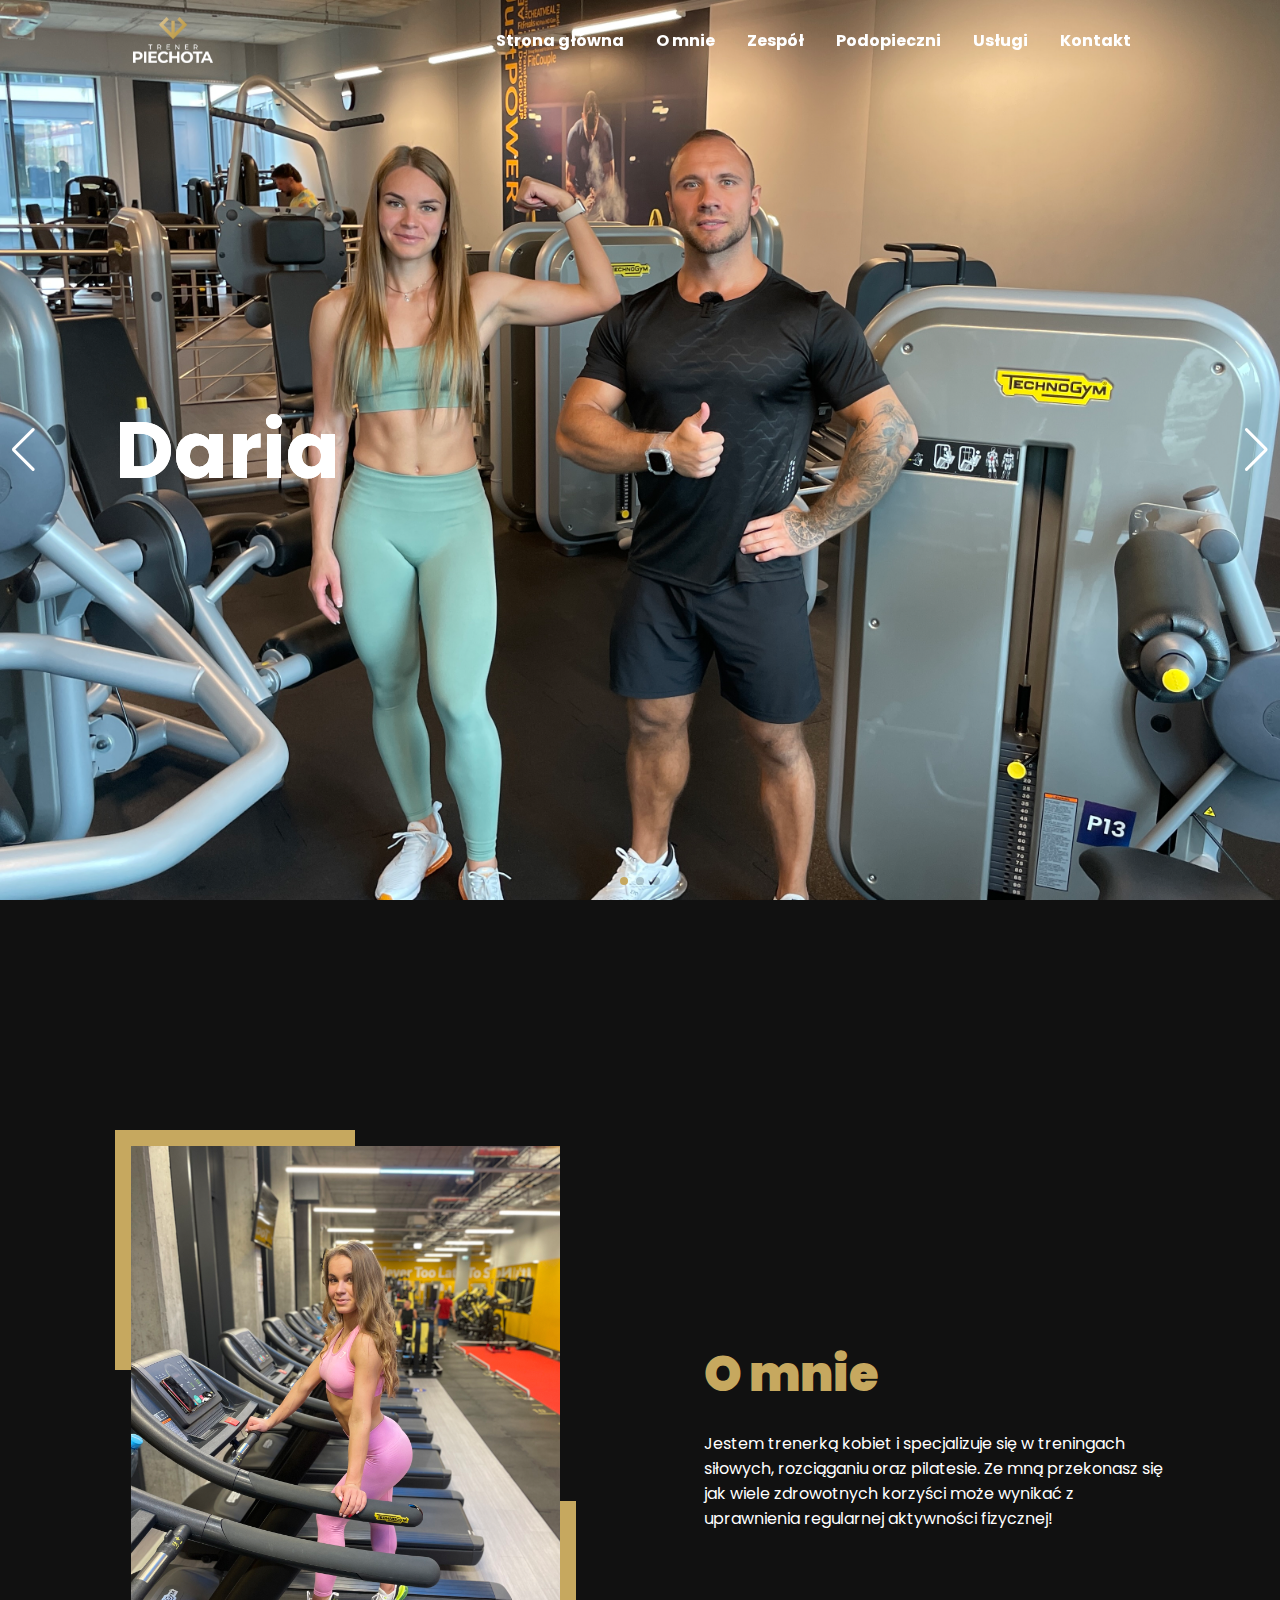
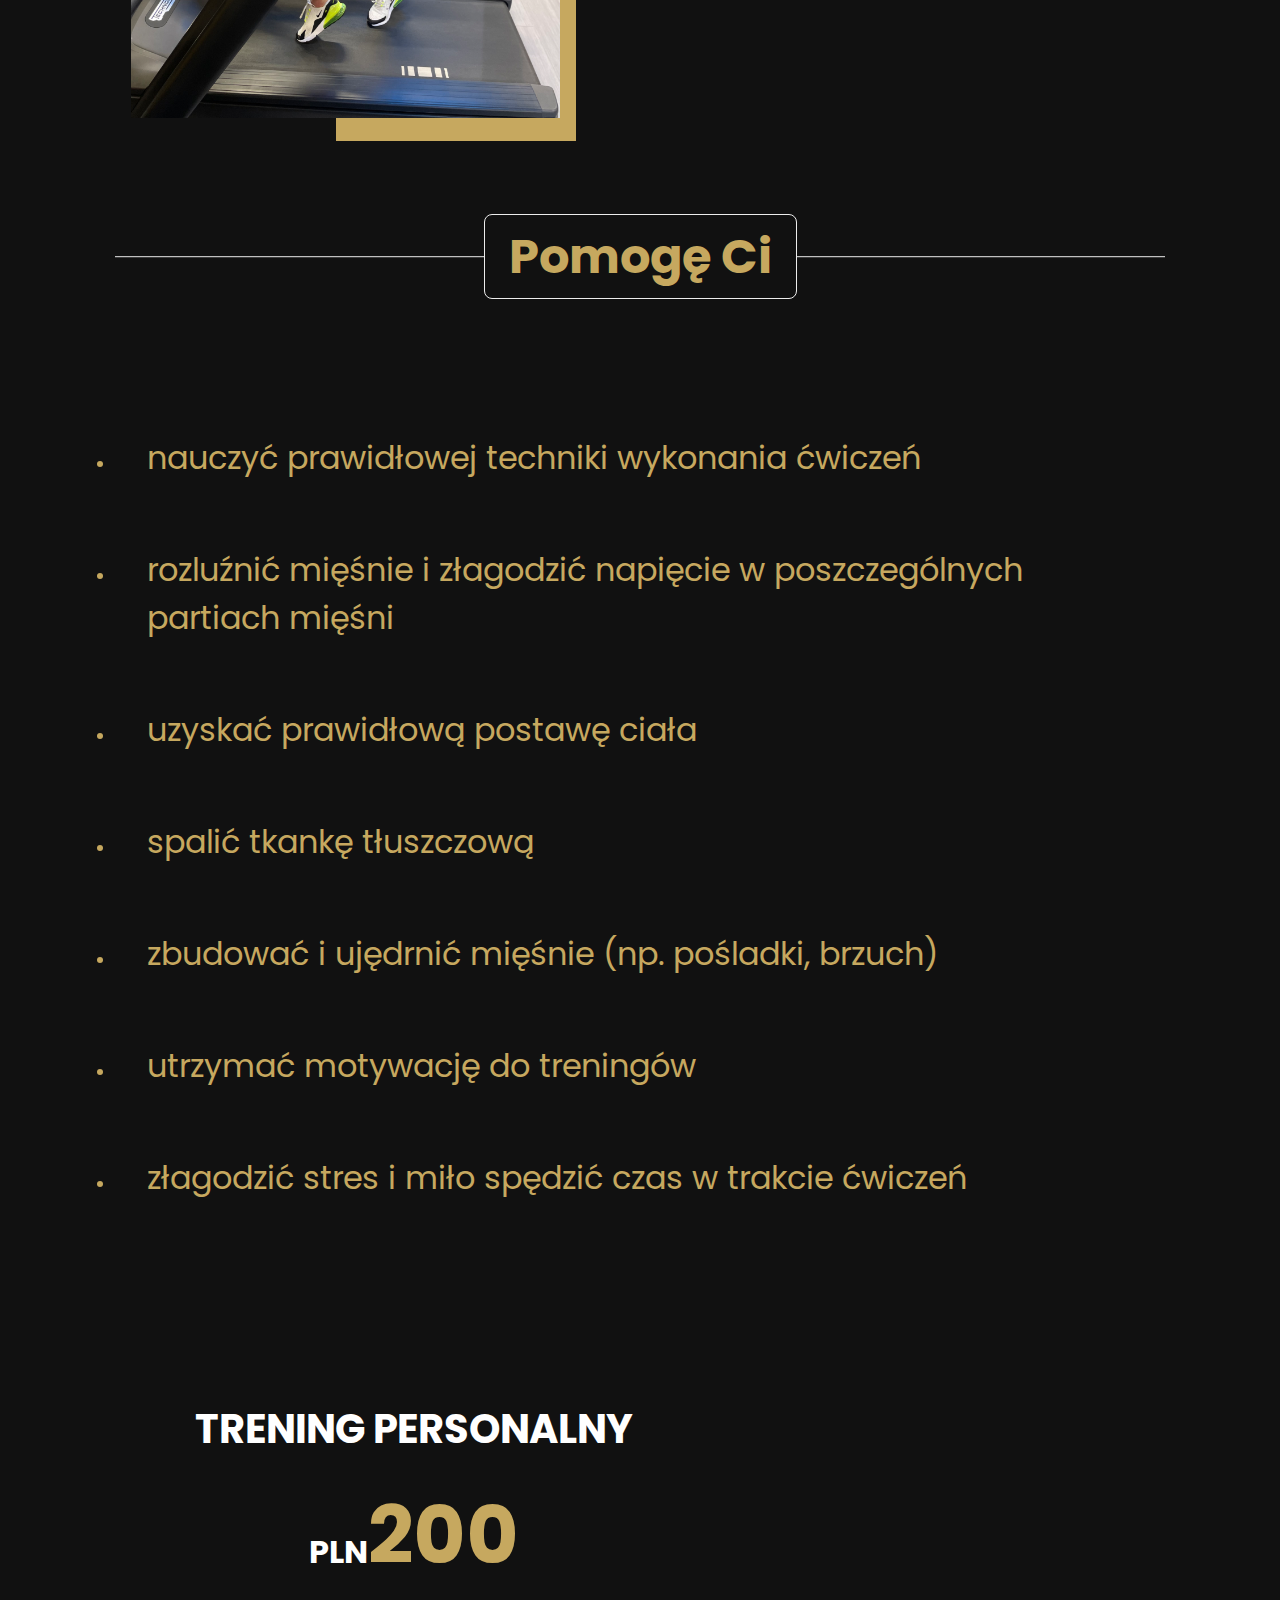
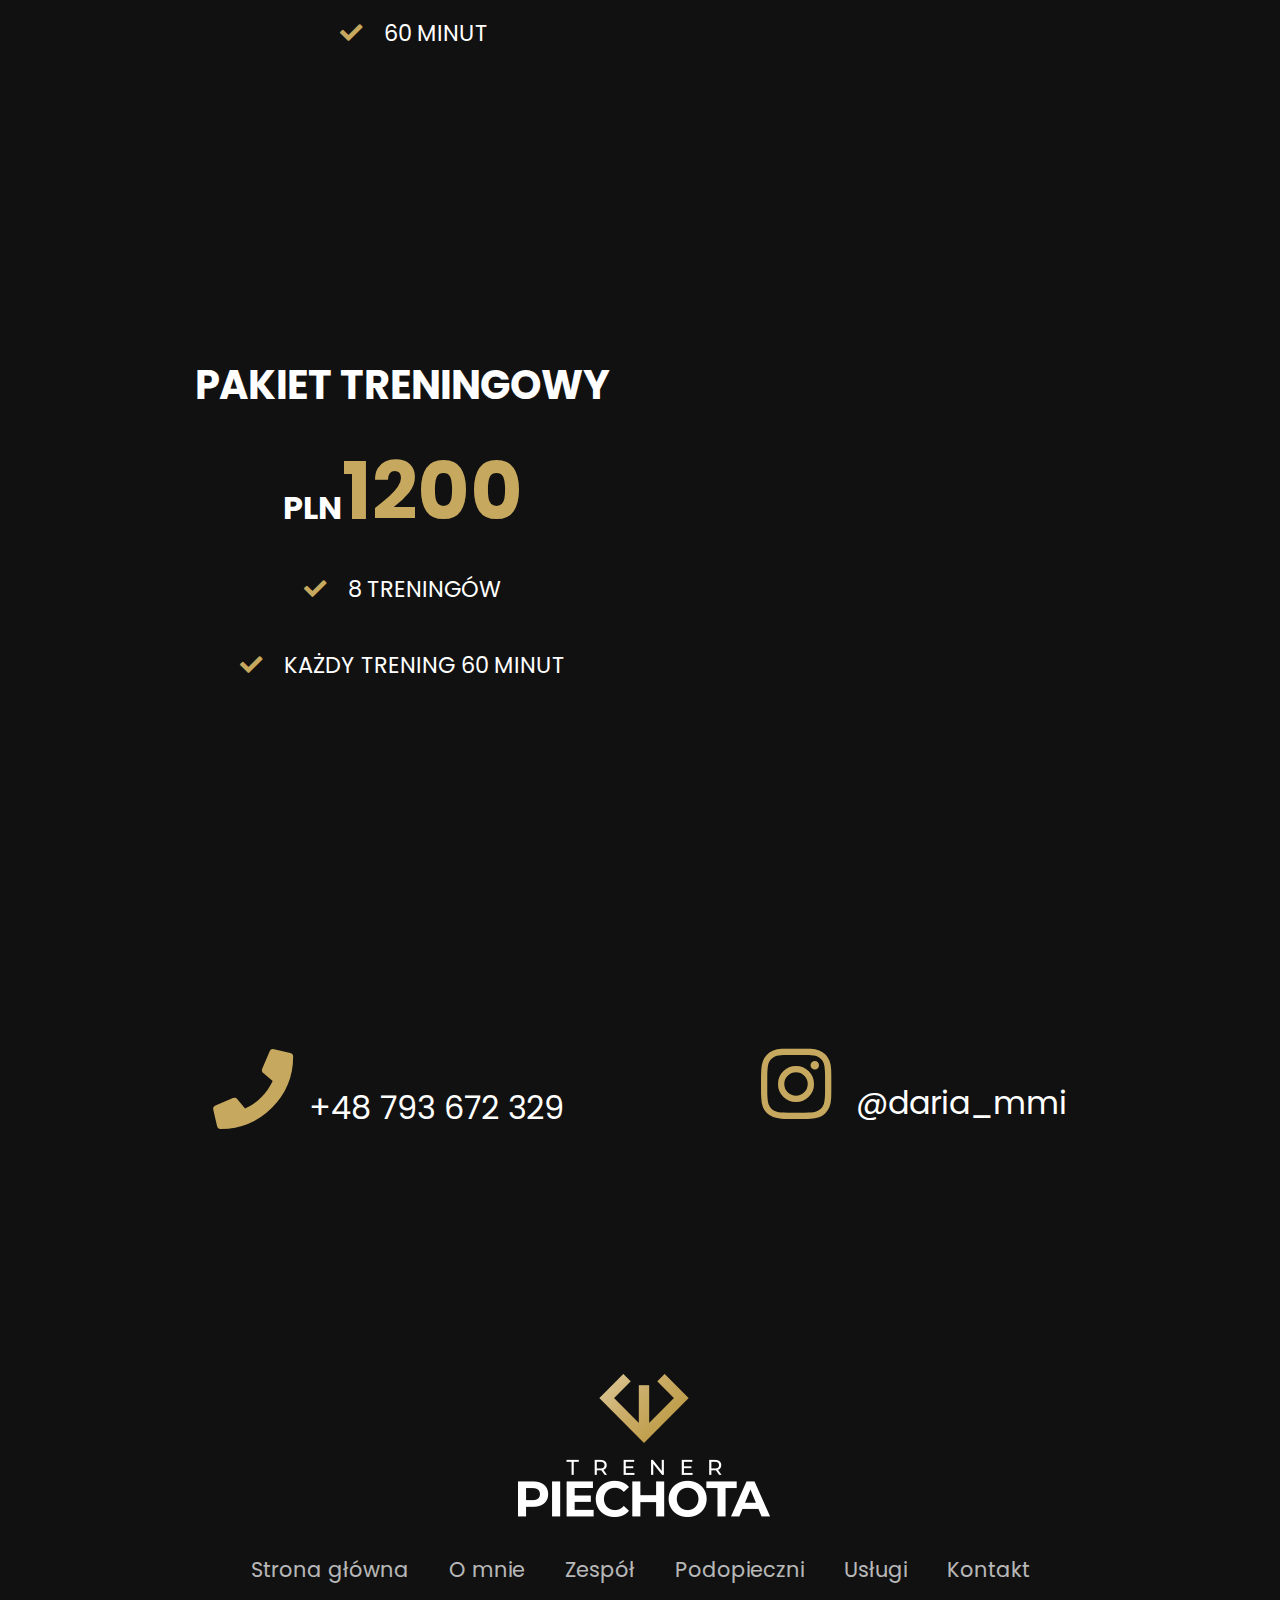
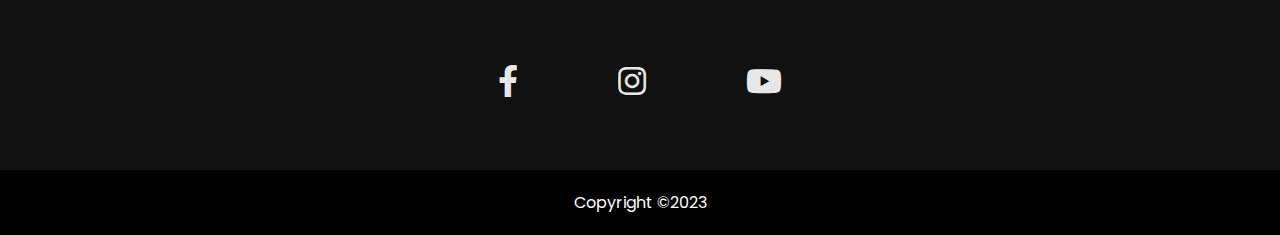
==== index.html @ f6956dce "Rename daria.html to index.html" ====
<!DOCTYPE html>
<html lang="pl">
<head>
  <meta charset="UTF-8">
  <meta http-equiv="X-UA-Compatible" content="IE=edge">
  <meta name="viewport" content="width=device-width, initial-scale=1.0"> 
  <title>Daria</title>
  <link rel="stylesheet" href="style.css">
  <link rel="stylesheet" href="footer-style.css">
  <link rel="stylesheet" href="daria.css">
  <link rel="stylesheet" href="https://unpkg.com/swiper/swiper-bundle.min.css">
  <link rel="stylesheet" href="https://cdnjs.cloudflare.com/ajax/libs/font-awesome/5.15.3/css/all.min.css">
  <link rel="icon" href="assets\img\ico2.png">
</head>
<body>
    <header>
        <img id="logo_piechota" src=".\logo.png" alt="Logo">
        <input type="checkbox" name="" class="btn"/>
        <div class="nav">
            <ol>
                <li><a href="home.html">Strona główna</a></li>
                <li><a href="about.html">O mnie</a></li>
                <li><a href="team.html">Zespół</a></li>
                <li><a href="podopieczni.html">Podopieczni</a></li>
                <li><a href="services.html">Usługi</a></li>
                <li><a href="contact.html">Kontakt</a></li>
                <li class="social-icons">
                    <a href="#"><i class="fab fa-facebook-f"></i></a>
                    <a href="#"><i class="fab fa-instagram"></i></a>
                    <a href="#"><i class="fab fa-youtube"></i></a>
                </li>  
            </ol>
        </div>
    </header> 
    <section class="home">

        <div class="swiper home-slider">

            <div class="swiper-wrapper">

                <div class="swiper-slide slide" style="background: url(./12.png) no-repeat;">
                    <div class="content">
                        <h3>Daria</h3>
                    </div>
                </div>

                <div class="swiper-slide slide" style="background: url(./image-20-09-22-10-15.jpeg) no-repeat;">
                    <div class="content">
                        <h3>Daria</h3>
                    </div>
                </div>

                <div class="swiper-slide slide" style="background: url(./IMG_E4362.JPG) no-repeat;">
                    <div class="content">
                        <h3>Daria</h3>
                    </div>
                </div>
            </div>

            <div class="swiper-pagination"></div>
            <div class="swiper-button-prev" style="color: white;"></div>
            <div class="swiper-button-next" style="color: white;"></div>
        </div>
    </section>

   

    <section class="about" id="about">


        <div class="image">
            <img src="./5.JPG" alt="daria">
        </div>

        <div class="content">
            <h2>O mnie</h2>
            <p> Jestem trenerką kobiet i specjalizuje się w treningach siłowych,
                 rozciąganiu oraz pilatesie. Ze mną przekonasz się jak wiele zdrowotnych korzyści
                  może wynikać z uprawnienia regularnej aktywności fizycznej!</p>    
        </div>

    </section>

    <section class="features" id="features">

        <h1 class="heading"><span>Pomogę Ci</span></h1>

        <div class="list-container">
            <ul>
                <li><span>nauczyć prawidłowej techniki wykonania ćwiczeń</span></li>
                <li><span>rozluźnić mięśnie i złagodzić napięcie w poszczególnych partiach mięśni</span></li>
                <li><span>uzyskać prawidłową postawę ciała</span></li>
                <li><span>spalić tkankę tłuszczową </span></li>
                <li><span>zbudować i ujędrnić mięśnie (np. pośladki, brzuch)</span></li>
                <li><span>utrzymać motywację do treningów</span></li>
                <li><span>złagodzić stres i miło spędzić czas w trakcie ćwiczeń</span></li>
            </ul>
            
        </div>
    </section>

    <section class="pricing" id="pricing">


        <div class="plan">
            <h3>TRENING PERSONALNY</h3>
            <div class="price"><span>PLN</span>200</div>
            <p> <i class="fas fa-check"></i> 60 MINUT</p>
        </div>

        <div class="plan" id="treningowy">
            <h3>PAKIET TRENINGOWY</h3>
            <div class="price"><span>PLN</span>1200</div>
            <p> <i class="fas fa-check"></i> 8 TRENINGÓW</p>
            <p> <i class="fas fa-check"></i> KAŻDY TRENING 60 MINUT</p>
        </div>
    </section>

    <section class="contact" id="contact">

        <div class="telefon">
            <p><i class="fas fa-phone fa-2xl"></i>+48 793 672 329</p>
        </div>

        <div class="instagram">
            <p><a href="https://www.instagram.com/daria_mmi/"><i class="fab fa-instagram fa-2xl"></i></a> @daria_mmi</p>
        </div>
    </section>

    <footer>
        <div class="footerContainer">
            <img id="logo_piechota_footer" src=".\logo.png" alt="Logo-footer">
        <div class="footerNav">
            <ul>
                <li><a href="home.html">Strona główna</a></li>
                <li><a href="about.html">O mnie</a></li>
                <li><a href="team.html">Zespół</a></li>
                <li><a href="podopieczni.html" class="active">Podopieczni</a></li>
                <li><a href="services.html">Usługi</a></li>
                <li><a href="contact.html">Kontakt</a></li> 
            </ul>
        </div>
        <div class="IconsSocial">
            <a href="#"><i class="fab fa-facebook-f"></i></a>
            <a href="#"><i class="fab fa-instagram"></i></a>
            <a href="#"><i class="fab fa-youtube"></i></a>
        </div> 
        
    </div>
    <div class="footerBottom">
        <p>Copyright &copy;2023</p>
    </div>
    </footer>  






    <script src="https://unpkg.com/swiper/swiper-bundle.min.js"></script>
    <script>
        window.addEventListener("scroll", function () {
          var header = document.querySelector("header");
          header.classList.toggle("sticky", window.scrollY > 0);
        });
        </script>
        <script src="script.js"></script>
        
</body>
</html>
---- style.css ----
@import url('https://fonts.googleapis.com/css2?family=Poppins&display=swap');

* {
    margin: 0;
    padding: 0;
    box-sizing: border-box;
    font-family: 'Poppins', sans-serif;
}

header {
    width: 100%;
    height: 80px;
    display: flex;
    background: transparent;
    justify-content: space-around;
    align-items: center;
}

.sticky {
    position: fixed;
    top: 0;
    background: black;
    width: 100%;
    z-index: 100;
    box-shadow: 0 2px 4px rgba(0, 0, 0, 0.1);
    animation: fadeInDown 0.3s ease;
  }

  header {
    transition: background-color 0.3s ease;
  }

#logo_piechota {
    max-width: 80px;
    z-index: 100;
}

.nav {
    display: flex;
    align-items: center;
    font-weight: 700;
    z-index: 100;
}

.nav ol {
    display: flex;
    list-style: none;
}

.btn {
    position: relative;
    width: 25px;
    height: 25px;
    -webkit-appearance: none;
    appearance: none;
    cursor: pointer;
    display: none;
}

.btn::before {
    content: "\f0c9";
    position: absolute;
    top: 0;
    left: 0;
    font-family: 'Font Awesome 5 Free';
    font-weight: 700;
    font-size: 2em;
    color: white;
}

/* Rest of your CSS */


.nav ol li {margin: 1em;}

.nav ol li a {
    text-decoration: none;
    padding: 0 2em 1.2em 0.9em 1.2em;
    border-radius: 10px 10px 0 0;
    color: rgb(255, 255, 255);
    transition: all .4s;
    position: relative;
    z-index: 1;
}

.nav ol li a::before {
    content: "";
    position: absolute;
    bottom: 0;
    left: 0;
    width: 100%;
    height: 45px;
    z-index: -1;
    transition: all .4s;
} 

.social-icons {
    display: none;
}

.social-icons a {
    margin-right: 10px;
}

.nav ol li a:hover {
    color: #C6A85F;
    text-decoration: none;
}

.nav ol li a.active {
    color: #C6A85F;
    text-decoration: underline 3px;
    text-underline-offset: 10px;
}


@media (max-width: 1200px) {
    .btn {
        display: flex;
        z-index: 100;
    }

    header {
        justify-content: space-between;
        padding: 0 2em;
    }

    .nav {
        width: 100%;
        position: absolute;
        top: 0;
        left: 0;
        display: flex;
        justify-content: center;
        background: #000000;
        transform: translateY(-110%);
        transition: all .4s;
    }

    .nav ol {
        flex-direction: column;
        text-align: center;
    }

    .social-icons {
        display: flex;
        justify-content: space-around;
        align-items: center;
    }
    
    .social-icons a {
        margin-right: 10px;
    }

    input:checked ~ .nav {
        transform: translateY(0%);
    }

    input:checked::before {
        content: "\f00d";
        color: white;
    }
}

@media (max-width: 700px) {
        .nav ol {
            flex-direction: column;
            text-align: center;
        }
}
---- footer-style.css ----
* {
    padding: 0;
    margin: 0;
    box-sizing: border-box;
}

footer {
    position: relative;
    background-color: #111;
    bottom: 0;
    width: 100%;
    height: 465px;
}

.footerContainer {
    width: 100%;
    padding: 70px 30px 20px;
}

#logo_piechota_footer {
    margin-left: 40%;
}

.IconsSocial {
    display: flex;
    justify-content: center;
    align-items: center;
}

.IconsSocial a {
    text-decoration: none;
    padding: 30px;
    background-color: #111;
    margin: 20px;
    border-radius: 50%;
}

.IconsSocial a i {
    font-size: 2em;
    color: white;
    opacity: 0.9;
}

.IconsSocial a:hover {
    background-color: #111;
    transition: 0.5s;
}

.IconsSocial a:hover i {
    color: #C6A85F;
    transition: 0.5s;
}

.footerNav {
    margin: 30px 0;
}

.footerNav ul {
    display: flex;
    justify-content: center;
    list-style: none;
}

.footerNav ul li a {
    color: white;
    margin: 20px;
    text-decoration: none;
    font-size: 1.3em;
    opacity: 0.7;
    transition: 0.5s;
}

.footerNav ul li a:hover {
    opacity: 1;
}

.footerBottom {
    background-color: #000;
    padding: 20px;
    text-align: center;
}

.footerBottom p {
    color: white;
}

@media (max-width: 700px) {

    #logo_piechota_footer {
        margin-left: 20%;
    }
    
    .footerNav ul {
        flex-direction: column;
    }

    .footerNav ul li {
        width: 100%;
        text-align: center;
        margin: 10px;
    }
}
---- daria.css ----
@import url('https://fonts.googleapis.com/css2?family=Poppins&display=swap');

* {
    margin: 0;
    padding: 0;
    box-sizing: border-box;
    font-family: 'Poppins', sans-serif;
}

html {
    scroll-behavior: smooth;
    scroll-padding-top: 5rem;
    overflow-x: hidden;
}

body {
    background: #111;
}

section {
    padding: 5rem 9%;
    margin-top: -80px;
    
}

.heading  {
    text-align: center;
    margin-bottom: 2rem;
    position: relative;

    &::before {
        content: '';
        position: absolute;
        top: 50%;
        left: 0;
        transform: translateY(-50%);
        height: .1rem;
        width: 100%;
        background-color: hsl(0, 0%, 93%);
        z-index: -1;
    }

    span {
        font-size: 3rem;
        color: #C6A85F;
        background: #111;
        padding: .5rem 1.5rem;
        border: .1rem solid hsl(0, 0%, 93%);
        border-radius: 0.5rem;
    }
}

.home {
    padding: 0;

    .slide {
        min-height: 100vh;
        background-size: cover !important;
        background-position: center !important;
        padding: 1rem 9%;
        display: flex;
        align-items: center;
    }

    .content {
        width: 79rem;

        h3 {
            font-size: 5rem;
            color: #fff;
            padding: 1rem 0;
        }
    }
}



.about {
    display: flex;
    align-items: center;
    flex-wrap: wrap;
    gap: 8rem;
    margin-top: 150px;

    

    .image {
        flex: 1 1 calc(50% - 4rem);
        position: relative;

        &::before,
        &::after {
            content: '';
            position: absolute;
            z-index: -1;
            background: #C6A85F;
            height: 15rem;
            width: 15rem;
        }

        &::before {
            top: 0; 
            left: 10;
        }

        &::after {
            bottom: 0; 
            right: 0;
        }

        img {
            width: 100%;
            padding: 1rem;
        }
    }

    .content {
        flex: 1 1 calc(50% - 4rem);
        position: relative;

        h2 {
            font-size: 3rem;
            color:#C6A85F;
            font-weight: 900;
        }

        p {
            color: #fff;
            margin-top: 20px;
        }
    }
}

.features .list-container {
    display: flex;
    justify-content: center;
    align-items: center;
    height: 50vh;
    margin-top: 300px;

    ul {
        height: auto;
        width: auto;
        color: #C6A85F;

        li {
            padding: 2rem;

            span {
                font-size: 2rem;
            }
        }
        
    }
}

.pricing {
    display: flex;
    flex-wrap: wrap;
    align-items: center;
    gap: 2rem;
    margin-top: 100px;


    .plan {
        text-align: center;
        padding: 5rem;


        h3 {
            font-size: 2.5rem;
            margin: 1rem 0;
            color: #fff;
        }

        .price {
            font-size: 5rem;
            font-weight: bolder;
            color: #C6A85F;

            span {
                color: #fff;
                font-size: 2rem;
            }


        }

        p {
            line-height: 2;
            padding: 1rem 0;
            font-size: 1.4rem;
            color: #fff;

            i {
                padding-right: 1rem;
                color: #C6A85F;
            }
        }
    }

    #treningowy {
        margin-top: 75px;
    }
}

.contact {
    display: flex;
    flex-wrap: wrap;
    justify-content: space-around;
    align-items: center;

    .telefon {

            line-height: 2;
            padding: 5rem 0;
            font-size: 2rem;
            color: #fff;
            margin-top: 100px;

            i {
                padding-right: 1rem;
                color: #C6A85F;
                font-size: 80px;
            }
    }

    .instagram {

        line-height: 2;
        padding: 5rem 0;
        font-size: 2rem;
        color: #fff;
        margin-top: 100px;

        i {
            padding-right: 1rem;
            font-size: 80px;
            color: #C6A85F;
            padding-bottom: 20px;
        }
}
}

@media (max-width:991px) {
    html {
        font-size: 55%;
    }

    section {
        padding: 3rem 2rem;
    }

    .home .slide {
        padding: 2rem 5%;

        .content {
            width: 50rem;

            h3 {
                font-size: 4rem;
            }
        }
    }
}


.swiper-pagination-bullet {
    height: 5px;
    width: 5px;
    background: #fff;

    &.swiper-pagination-bullet-active {
        background: #C6A85F;
    }
}
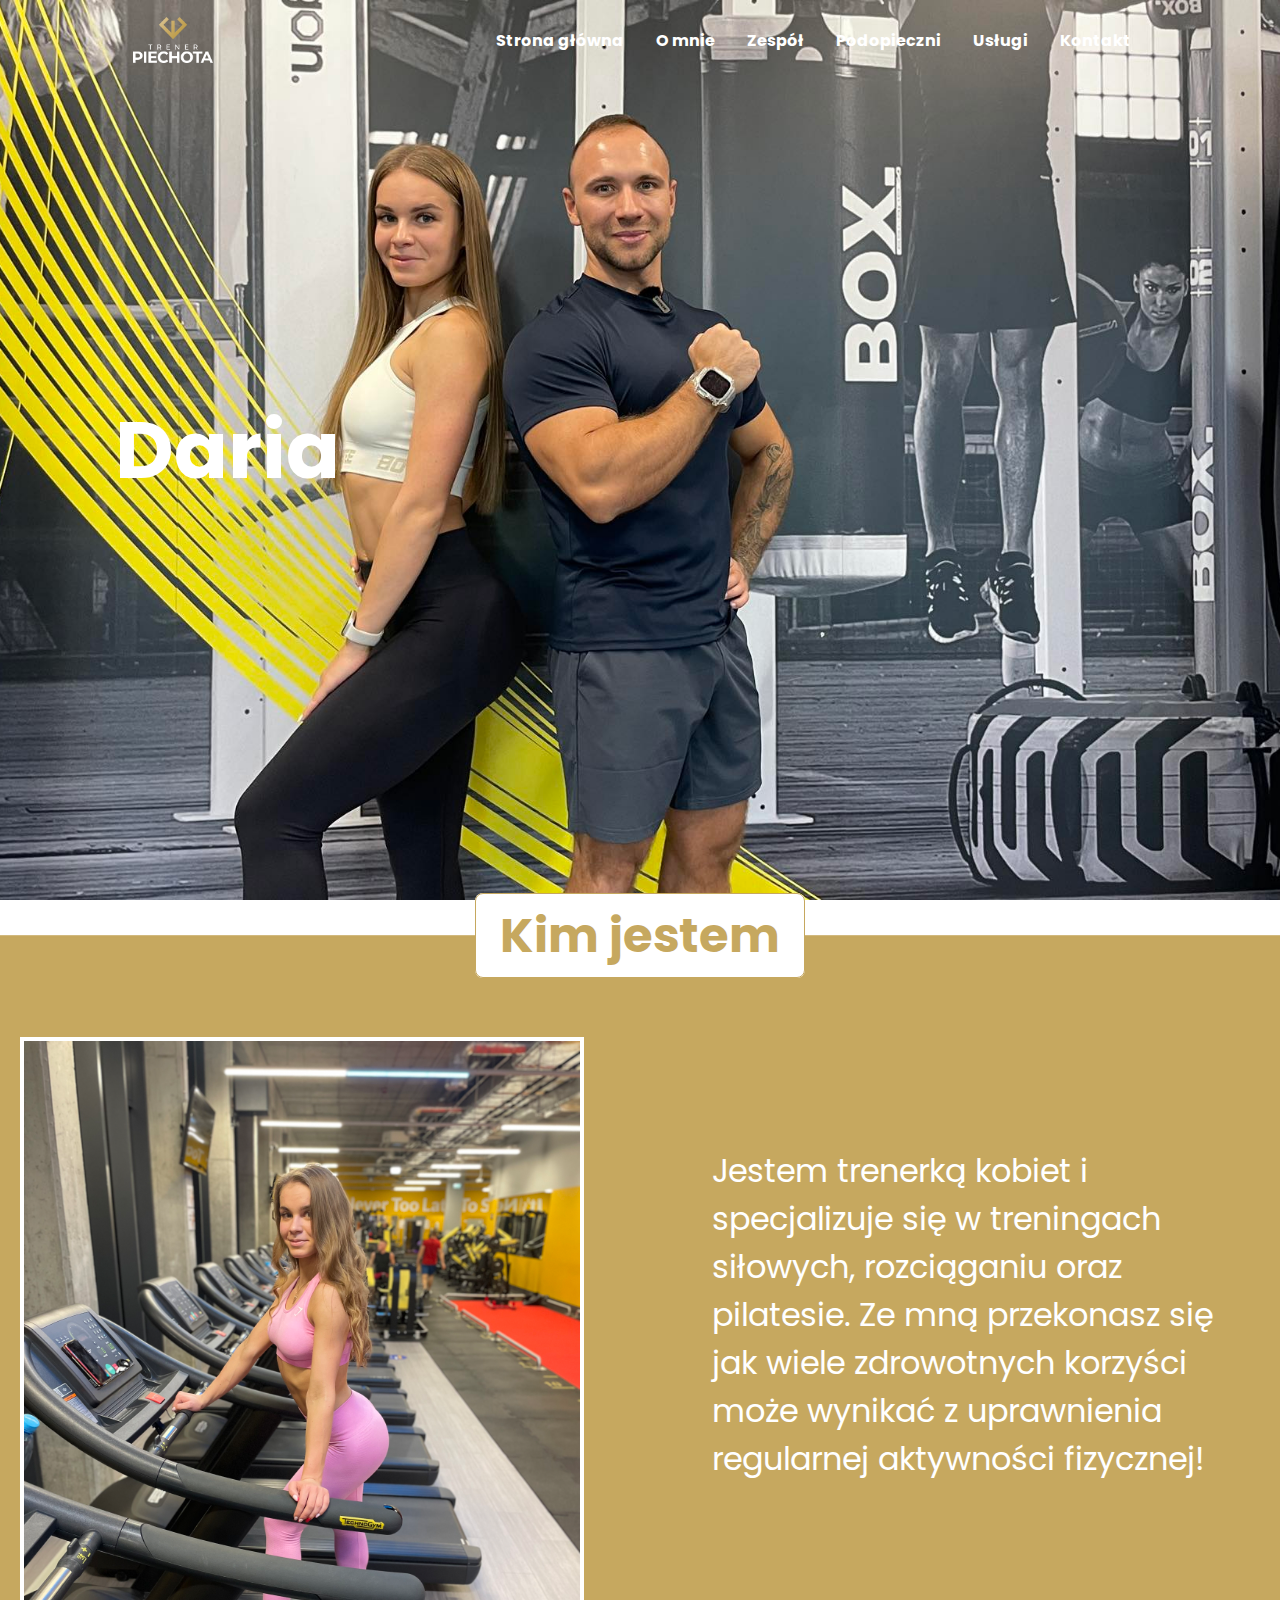
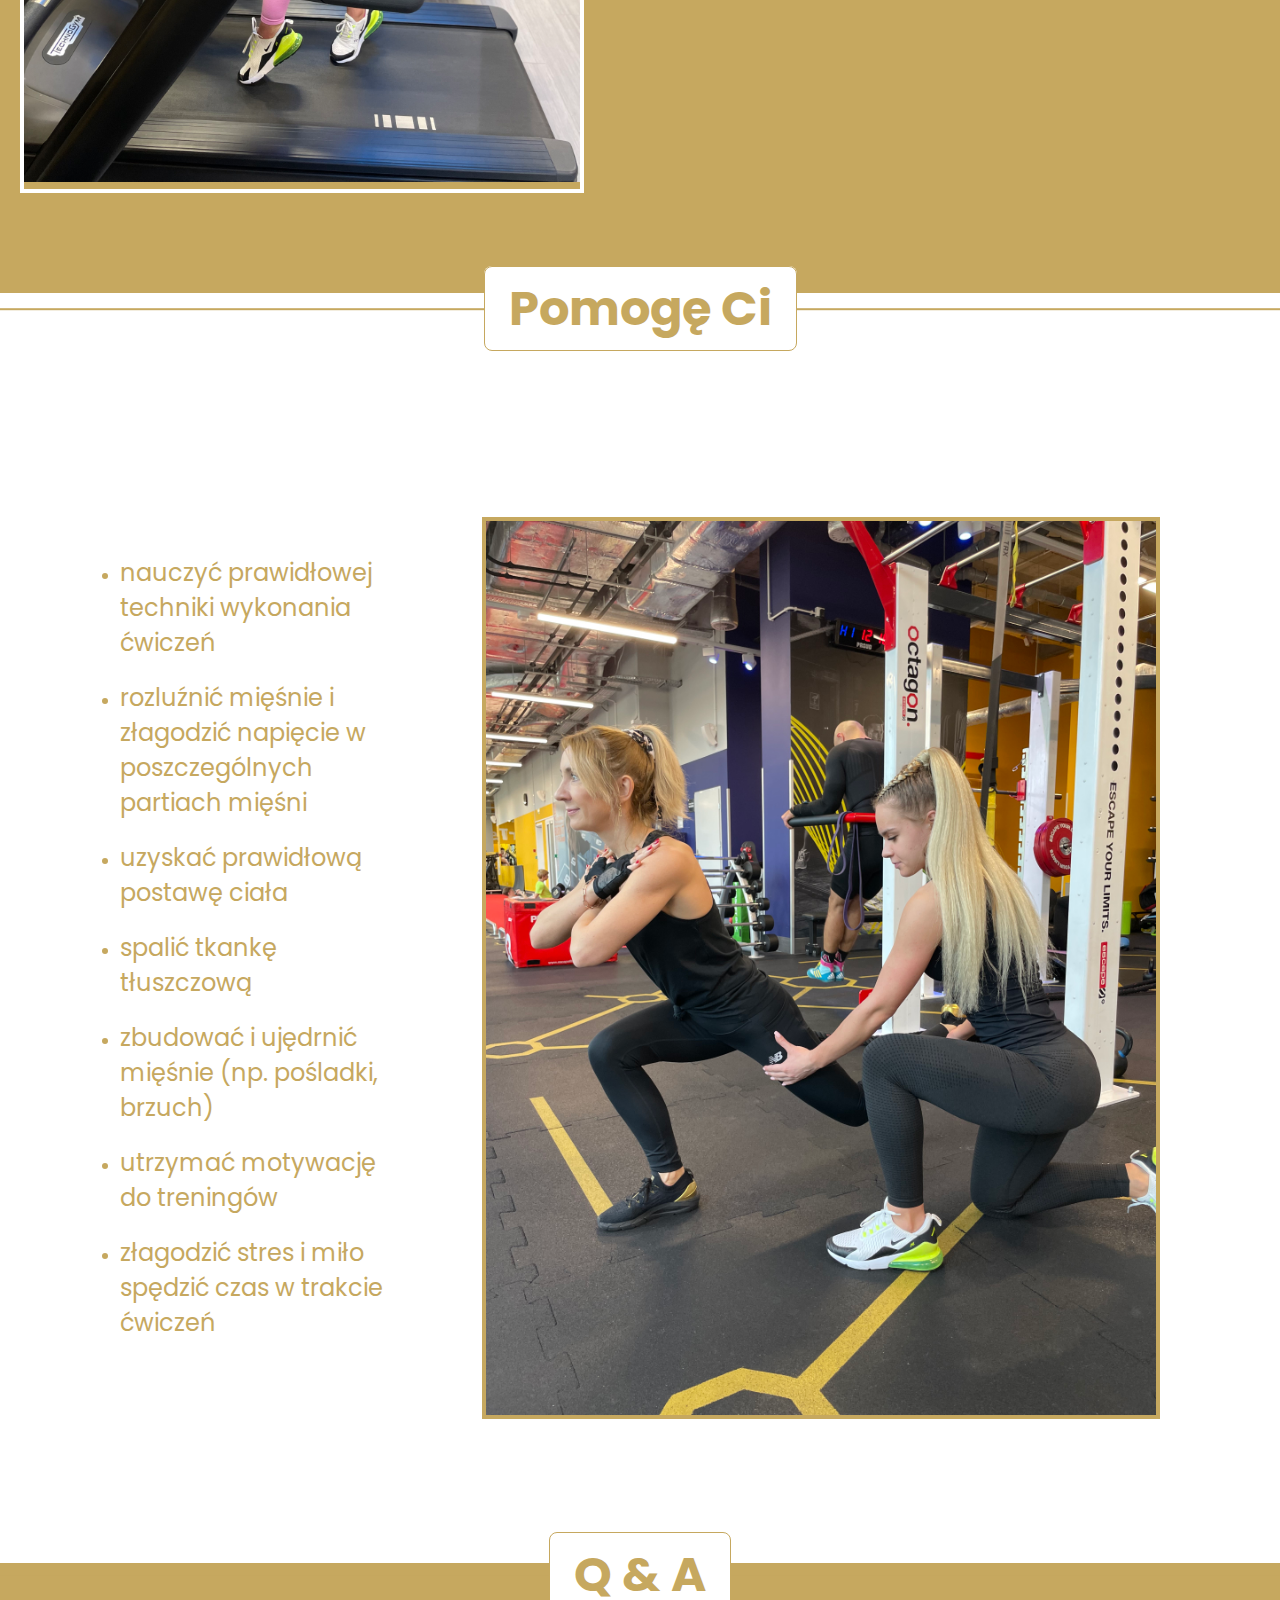
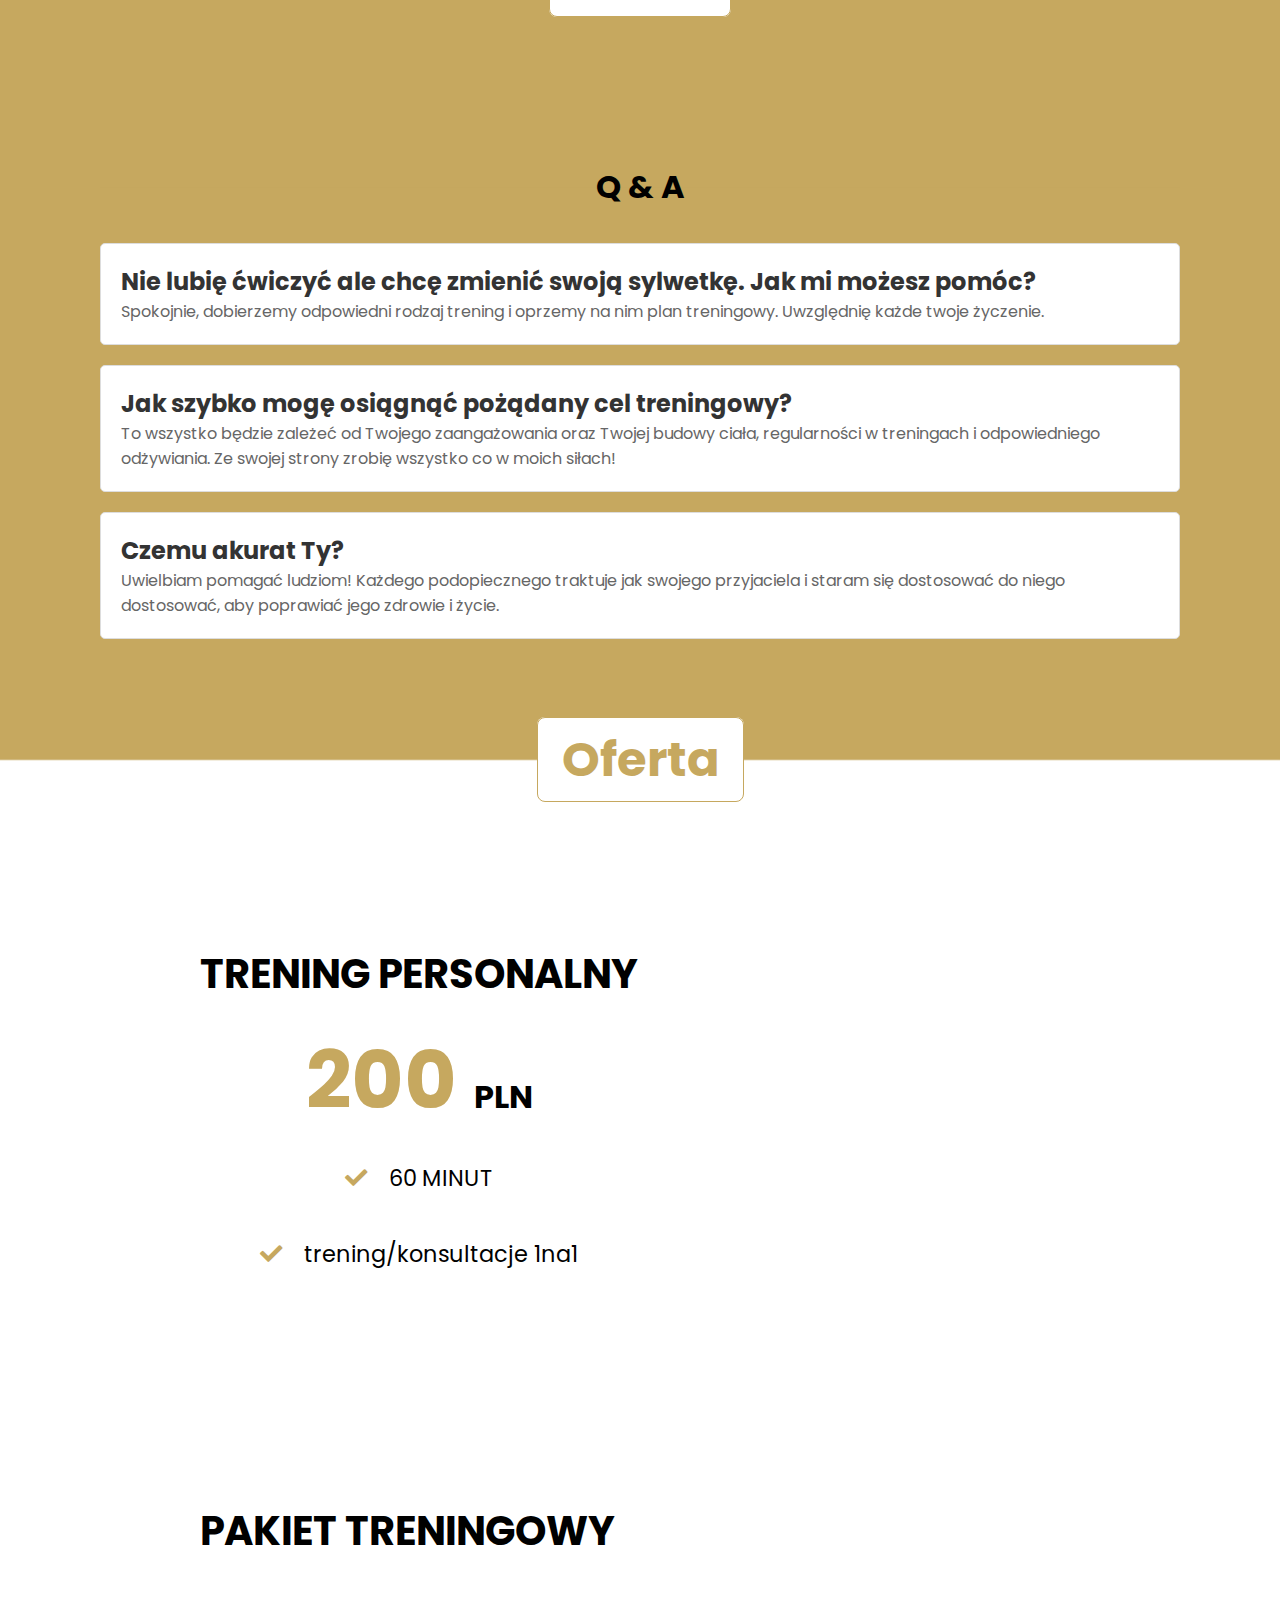
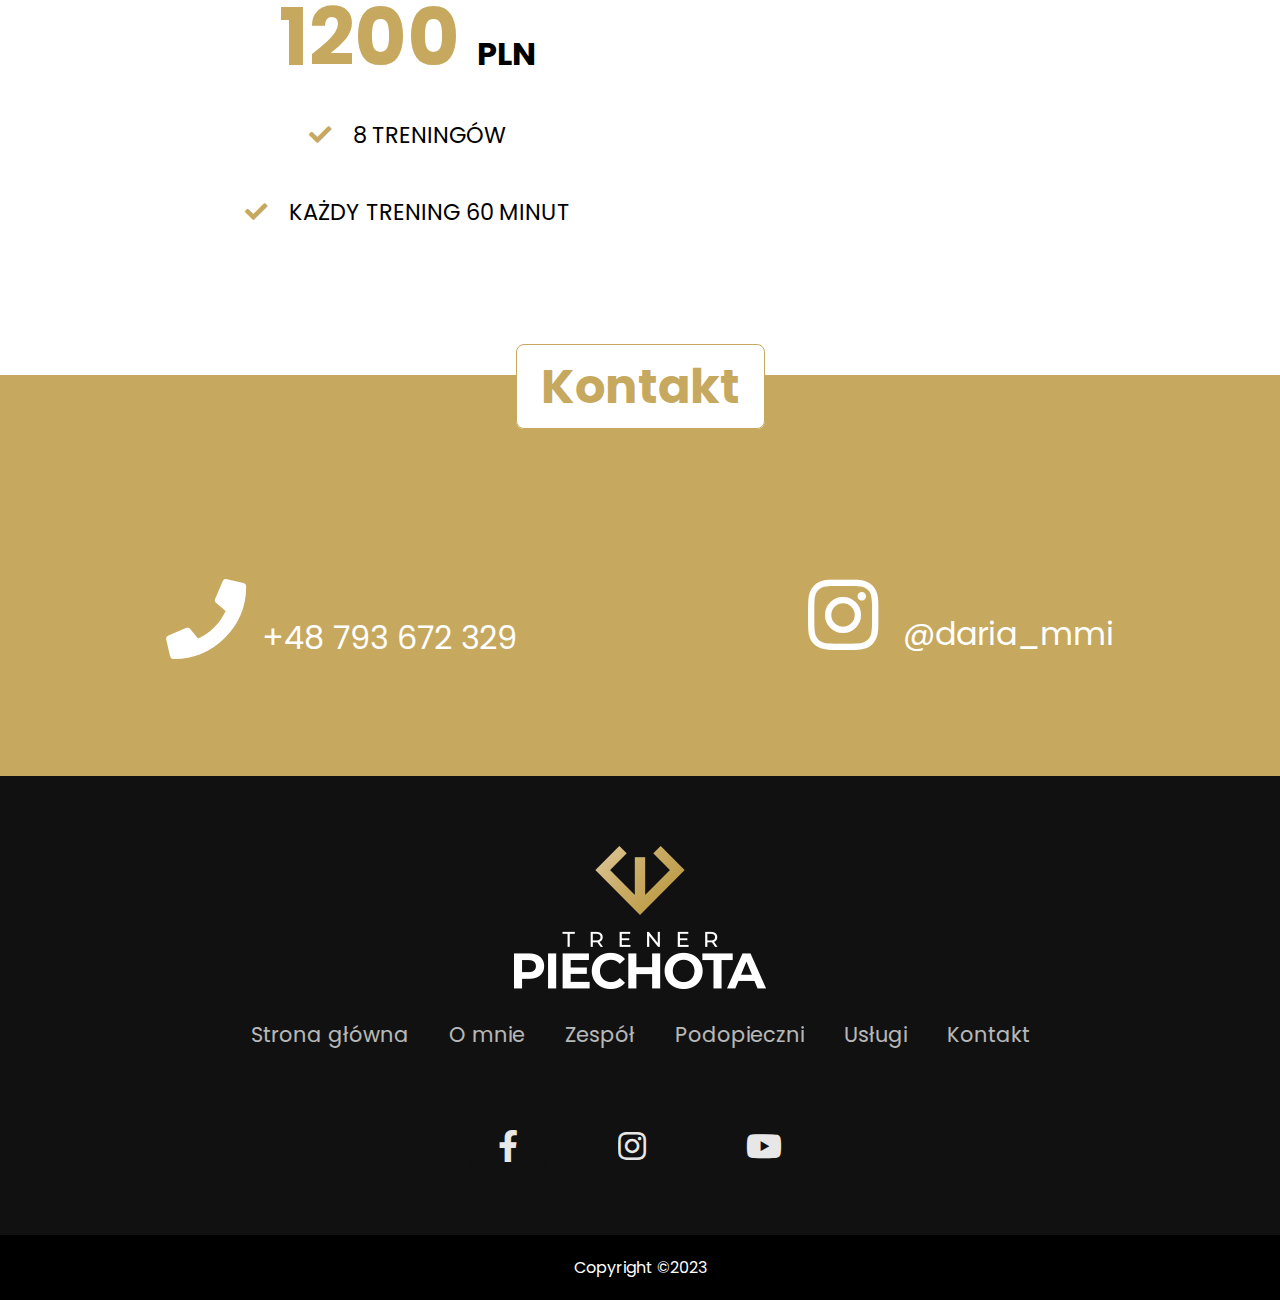
==== commit 9d18498c: "final commit" ====
--- a/index.html
+++ b/index.html
@@ -8,7 +8,6 @@
   <link rel="stylesheet" href="style.css">
   <link rel="stylesheet" href="footer-style.css">
   <link rel="stylesheet" href="daria.css">
-  <link rel="stylesheet" href="https://unpkg.com/swiper/swiper-bundle.min.css">
   <link rel="stylesheet" href="https://cdnjs.cloudflare.com/ajax/libs/font-awesome/5.15.3/css/all.min.css">
   <link rel="icon" href="assets\img\ico2.png">
 </head>
@@ -34,46 +33,25 @@
     </header> 
     <section class="home">
 
-        <div class="swiper home-slider">
-
-            <div class="swiper-wrapper">
-
-                <div class="swiper-slide slide" style="background: url(./12.png) no-repeat;">
+                <div class="slide" style="background: url(marcinidaria.jpg) no-repeat;">
                     <div class="content">
                         <h3>Daria</h3>
                     </div>
                 </div>
-
-                <div class="swiper-slide slide" style="background: url(./image-20-09-22-10-15.jpeg) no-repeat;">
-                    <div class="content">
-                        <h3>Daria</h3>
-                    </div>
-                </div>
-
-                <div class="swiper-slide slide" style="background: url(./IMG_E4362.JPG) no-repeat;">
-                    <div class="content">
-                        <h3>Daria</h3>
-                    </div>
-                </div>
-            </div>
-
-            <div class="swiper-pagination"></div>
-            <div class="swiper-button-prev" style="color: white;"></div>
-            <div class="swiper-button-next" style="color: white;"></div>
-        </div>
     </section>
 
-   
+
+
+    <h1 class="section-heading"><span>Kim jestem</span></h1>
 
     <section class="about" id="about">
 
-
+        
         <div class="image">
             <img src="./5.JPG" alt="daria">
         </div>
 
         <div class="content">
-            <h2>O mnie</h2>
             <p> Jestem trenerką kobiet i specjalizuje się w treningach siłowych,
                  rozciąganiu oraz pilatesie. Ze mną przekonasz się jak wiele zdrowotnych korzyści
                   może wynikać z uprawnienia regularnej aktywności fizycznej!</p>    
@@ -81,11 +59,13 @@
 
     </section>
 
+    <h1 class="section-heading"><span>Pomogę Ci</span></h1>
+
     <section class="features" id="features">
 
-        <h1 class="heading"><span>Pomogę Ci</span></h1>
+        
 
-        <div class="list-container">
+        <div class="feature-content">
             <ul>
                 <li><span>nauczyć prawidłowej techniki wykonania ćwiczeń</span></li>
                 <li><span>rozluźnić mięśnie i złagodzić napięcie w poszczególnych partiach mięśni</span></li>
@@ -95,28 +75,59 @@
                 <li><span>utrzymać motywację do treningów</span></li>
                 <li><span>złagodzić stres i miło spędzić czas w trakcie ćwiczeń</span></li>
             </ul>
-            
+            <img src="12.jpg" alt="daria">
         </div>
     </section>
 
+    <h1 class="section-heading"><span>Q & A</span></h1>
+
+    <section class="qa" id="qa">
+        <h1 class="section-heading">Q & A</h1>
+    
+        <div class="qa-item">
+            <h2>Nie lubię ćwiczyć ale chcę zmienić swoją sylwetkę. Jak mi możesz pomóc?</h2>
+            <p>Spokojnie, dobierzemy odpowiedni rodzaj trening i oprzemy na nim plan treningowy. Uwzględnię każde twoje życzenie.</p>
+        </div>
+    
+        <div class="qa-item">
+            <h2>Jak szybko mogę osiągnąć pożądany cel treningowy?</h2>
+            <p>To wszystko będzie zależeć od Twojego zaangażowania oraz Twojej budowy ciała, regularności w treningach i odpowiedniego odżywiania.
+                 Ze swojej strony zrobię wszystko co w moich siłach! </p>
+        </div>
+    
+        <div class="qa-item">
+            <h2>Czemu akurat Ty?</h2>
+            <p>Uwielbiam pomagać ludziom! Każdego podopiecznego traktuje jak swojego przyjaciela i staram się dostosować do niego dostosować,
+                 aby poprawiać jego zdrowie i życie.</p>
+        </div>
+    </section>
+    
+
+    <h1 class="section-heading"><span>Oferta</span></h1>
+
     <section class="pricing" id="pricing">
+        
 
 
         <div class="plan">
             <h3>TRENING PERSONALNY</h3>
-            <div class="price"><span>PLN</span>200</div>
+            <div class="price">200 <span>PLN</span></div>
             <p> <i class="fas fa-check"></i> 60 MINUT</p>
+            <p> <i class="fas fa-check"></i> trening/konsultacje 1na1</p>
         </div>
 
         <div class="plan" id="treningowy">
             <h3>PAKIET TRENINGOWY</h3>
-            <div class="price"><span>PLN</span>1200</div>
+            <div class="price">1200 <span>PLN</span></div>
             <p> <i class="fas fa-check"></i> 8 TRENINGÓW</p>
             <p> <i class="fas fa-check"></i> KAŻDY TRENING 60 MINUT</p>
         </div>
     </section>
 
+    <h1 class="section-heading"><span>Kontakt</span></h1>
+
     <section class="contact" id="contact">
+        
 
         <div class="telefon">
             <p><i class="fas fa-phone fa-2xl"></i>+48 793 672 329</p>
@@ -164,7 +175,6 @@
           header.classList.toggle("sticky", window.scrollY > 0);
         });
         </script>
-        <script src="script.js"></script>
         
 </body>
 </html>
--- a/footer-style.css
+++ b/footer-style.css
@@ -10,15 +10,15 @@
     bottom: 0;
     width: 100%;
     height: 465px;
+    border-top: solid #C6A85F 1px;
 }
 
 .footerContainer {
     width: 100%;
     padding: 70px 30px 20px;
-}
-
-#logo_piechota_footer {
-    margin-left: 40%;
+    display: flex; /* Use flexbox to center the content horizontally */
+    flex-direction: column; /* Stack child elements vertically */
+    align-items: center; /* Center children horizontally */
 }
 
 .IconsSocial {
@@ -87,7 +87,7 @@
 @media (max-width: 700px) {
 
     #logo_piechota_footer {
-        margin-left: 20%;
+        margin-left: 10%;
     }
     
     .footerNav ul {
--- a/daria.css
+++ b/daria.css
@@ -1,5 +1,7 @@
+/* Import Google Fonts */
 @import url('https://fonts.googleapis.com/css2?family=Poppins&display=swap');
 
+/* Reset default margin, padding, and box-sizing */
 * {
     margin: 0;
     padding: 0;
@@ -7,28 +9,38 @@
     font-family: 'Poppins', sans-serif;
 }
 
+/* Smooth scrolling behavior and scroll padding */
 html {
     scroll-behavior: smooth;
     scroll-padding-top: 5rem;
     overflow-x: hidden;
 }
 
+/* Body background color */
 body {
-    background: #111;
-}
-
+    background: #fff;
+}
+
+img {
+    max-width: 100%;
+    height: auto;
+}
+
+/* Section styles with padding and negative margin top */
 section {
-    padding: 5rem 9%;
+    padding: 20px;
     margin-top: -80px;
-    
-}
-
-.heading  {
+}
+
+/* Heading styles */
+.section-heading {
     text-align: center;
     margin-bottom: 2rem;
     position: relative;
-
-    &::before {
+    z-index: 999;
+}
+
+.section-heading::before {
         content: '';
         position: absolute;
         top: 50%;
@@ -36,213 +48,258 @@
         transform: translateY(-50%);
         height: .1rem;
         width: 100%;
-        background-color: hsl(0, 0%, 93%);
+        background-color: #C6A85F;
         z-index: -1;
-    }
-
-    span {
+ }
+
+.section-heading span {
         font-size: 3rem;
         color: #C6A85F;
-        background: #111;
+        background: #fff;
         padding: .5rem 1.5rem;
-        border: .1rem solid hsl(0, 0%, 93%);
+        border: .1rem solid#C6A85F;
         border-radius: 0.5rem;
-    }
-}
-
+}
+
+/* Apply margin-top to the first section heading */
+.section-heading:first-child {
+    margin-top: 100px; /* Adjust the value as needed */
+}
+
+.home,
+.about,
+.features,
+.pricing,
+.contact {
+    margin-bottom: 0; /* Adjust the value as needed */
+    /* ... (Other styles) ... */
+}
+
+
+/* Home section */
 .home {
     padding: 0;
-
-    .slide {
-        min-height: 100vh;
-        background-size: cover !important;
-        background-position: center !important;
-        padding: 1rem 9%;
-        display: flex;
-        align-items: center;
-    }
-
-    .content {
-        width: 79rem;
-
-        h3 {
-            font-size: 5rem;
-            color: #fff;
-            padding: 1rem 0;
-        }
-    }
-}
-
-
-
+}
+
+/* Slide in home section */
+.home .slide {
+    min-height: 100vh;
+    background-size: cover !important;
+    background-position: center !important;
+    padding: 1rem 9%;
+    display: flex;
+    align-items: center;
+}
+
+/* Content in home section */
+.home .content {
+    width: 79rem;
+}
+
+/* Heading 3 in content */
+.home .content h3 {
+    font-size: 5rem;
+    color: #fff;
+    padding: 1rem 0;
+}
+
+/* About section styles */
 .about {
     display: flex;
     align-items: center;
-    flex-wrap: wrap;
+    margin-top: -67px;
     gap: 8rem;
-    margin-top: 150px;
+    background-color: #C6A85F;
+    overflow: hidden;
+    padding-top: 100px;
+    padding-bottom: 100px;
+    margin-bottom: -20px;
 
     
-
-    .image {
-        flex: 1 1 calc(50% - 4rem);
-        position: relative;
-
-        &::before,
-        &::after {
-            content: '';
-            position: absolute;
-            z-index: -1;
-            background: #C6A85F;
-            height: 15rem;
-            width: 15rem;
-        }
-
-        &::before {
-            top: 0; 
-            left: 10;
-        }
-
-        &::after {
-            bottom: 0; 
-            right: 0;
-        }
-
-        img {
-            width: 100%;
-            padding: 1rem;
-        }
-    }
-
-    .content {
-        flex: 1 1 calc(50% - 4rem);
-        position: relative;
-
-        h2 {
-            font-size: 3rem;
-            color:#C6A85F;
-            font-weight: 900;
-        }
-
-        p {
-            color: #fff;
-            margin-top: 20px;
-        }
-    }
-}
-
-.features .list-container {
+}
+
+/* About image styles */
+.about .image {
+    flex: 1 1 calc(50% - 3rem);
+    position: relative;
+    border: solid #fff 4px;
+}
+
+
+.about .image img {
+    width: 100%;
+    height: auto;
+}
+
+/* About content styles */
+.about .content {
+    flex: 1 1 calc(50% - 4rem);
+    position: relative;
+    top: -100px;
+}
+
+/* About paragraph styles */
+.about .content p {
+    color: #fff;
+    font-size: 2rem;
+}
+
+/* Add decoration to the .feature-content div on the right side */
+
+.features {
+    background: #fff;
+}
+/* Features list container */
+.features .feature-content {
     display: flex;
-    justify-content: center;
-    align-items: center;
-    height: 50vh;
-    margin-top: 300px;
-
-    ul {
-        height: auto;
-        width: auto;
-        color: #C6A85F;
-
-        li {
-            padding: 2rem;
-
-            span {
-                font-size: 2rem;
-            }
-        }
-        
-    }
-}
-
+    justify-content: space-between; /* Push the image to the right and the list to the left */
+    align-items: center; /* Vertically center the content */
+    padding: 100px;
+}
+
+/* Features list styles */
+.features .feature-content img {
+    width: 684px; /* Adjust the image width as needed */
+    height: 901.333px; /* Maintain aspect ratio */
+    margin-top: 100px;
+    border:solid #C6A85F 4px;
+}
+
+/* Style for the list (adjust margin and other properties as needed) */
+.features .feature-content ul {
+    margin-top: 60px;
+    margin-right: 70px;
+    list-style: disc;
+    color: #C6A85F;
+}
+
+.features .feature-content ul li {
+    padding: 10px 0;
+    /* Other list item styles */
+}
+
+.features .feature-content ul li span {
+    color: #C6A85F;
+    font-size: 1.5rem;
+}
+
+/* Q&A section styles */
+.qa {
+    padding: 100px;
+    background-color:#C6A85F;
+    margin-bottom: -35px;
+}
+
+/* Q&A item styles */
+.qa-item {
+    margin-bottom: 20px;
+    background-color: #fff;
+    border: 1px solid #ddd;
+    border-radius: 5px;
+    padding: 20px;
+}
+
+.qa-item h2 {
+    font-size: 1.5rem;
+    color: #333;
+}
+
+.qa-item p {
+    font-size: 1rem;
+    color: #666;
+}
+
+
+/* Pricing section styles */
 .pricing {
     display: flex;
     flex-wrap: wrap;
     align-items: center;
     gap: 2rem;
-    margin-top: 100px;
-
-
-    .plan {
-        text-align: center;
-        padding: 5rem;
-
-
-        h3 {
-            font-size: 2.5rem;
-            margin: 1rem 0;
-            color: #fff;
-        }
-
-        .price {
-            font-size: 5rem;
-            font-weight: bolder;
-            color: #C6A85F;
-
-            span {
-                color: #fff;
-                font-size: 2rem;
-            }
-
-
-        }
-
-        p {
-            line-height: 2;
-            padding: 1rem 0;
-            font-size: 1.4rem;
-            color: #fff;
-
-            i {
-                padding-right: 1rem;
-                color: #C6A85F;
-            }
-        }
-    }
-
-    #treningowy {
-        margin-top: 75px;
-    }
-}
-
+    margin-top: 20px;
+}
+
+/* Pricing plan styles */
+.pricing .plan {
+    text-align: center;
+    padding: 5rem;
+    margin-left: 100px;
+}
+
+/* Pricing heading 3 styles */
+.pricing .plan h3 {
+    font-size: 2.5rem;
+    margin: 1rem 0;
+    color: #000;
+}
+
+/* Pricing price styles */
+.pricing .plan .price {
+    font-size: 5rem;
+    font-weight: bolder;
+    color: #C6A85F;
+}
+
+.pricing .plan .price span {
+    color: #000;
+    font-size: 2rem;
+}
+
+/* Pricing paragraph styles */
+.pricing .plan p {
+    line-height: 2;
+    padding: 1rem 0;
+    font-size: 1.4rem;
+    color: #000;
+}
+
+.pricing .plan p i {
+    padding-right: 1rem;
+    color: #C6A85F;
+}
+
+/* Contact section styles */
 .contact {
     display: flex;
     flex-wrap: wrap;
     justify-content: space-around;
     align-items: center;
-
-    .telefon {
-
-            line-height: 2;
-            padding: 5rem 0;
-            font-size: 2rem;
-            color: #fff;
-            margin-top: 100px;
-
-            i {
-                padding-right: 1rem;
-                color: #C6A85F;
-                font-size: 80px;
-            }
-    }
-
-    .instagram {
-
-        line-height: 2;
-        padding: 5rem 0;
-        font-size: 2rem;
-        color: #fff;
-        margin-top: 100px;
-
-        i {
-            padding-right: 1rem;
-            font-size: 80px;
-            color: #C6A85F;
-            padding-bottom: 20px;
-        }
-}
-}
-
-@media (max-width:991px) {
+    background-color: #C6A85F;
+}
+
+/* Contact telephone styles */
+.contact .telefon {
+    line-height: 2;
+    padding: 5rem 0;
+    font-size: 2rem;
+    color: #fff;
+    margin-top: 100px;
+}
+
+.contact .telefon i {
+    padding-right: 1rem;
+    color: #fff;
+    font-size: 80px;
+}
+
+/* Contact Instagram styles */
+.contact .instagram {
+    line-height: 2;
+    padding: 5rem 0;
+    font-size: 2rem;
+    color: #fff;
+    margin-top: 100px;
+}
+
+.contact .instagram i {
+    padding-right: 1rem;
+    font-size: 80px;
+    color: #fff;
+    padding-bottom: 20px;
+}
+
+/* Responsive styles for smaller screens */
+@media (max-width: 991px) {
     html {
         font-size: 55%;
     }
@@ -253,24 +310,144 @@
 
     .home .slide {
         padding: 2rem 5%;
-
-        .content {
-            width: 50rem;
-
-            h3 {
-                font-size: 4rem;
-            }
-        }
-    }
-}
-
-
+    }
+
+    .home .content {
+        width: 50rem;
+    }
+
+    .home .content h3 {
+        font-size: 4rem;
+    }
+
+    .about {
+        flex-direction: column;
+        align-items: center;
+        gap: 2rem;
+        padding-bottom: 50px;
+        margin-bottom: -30px;
+    }
+
+    .about .image {
+        flex: 1 1 100%;
+    }
+
+    .about .content {
+        flex: 1 1 100%;
+        margin-bottom: 2rem; /* Adjust margin as needed */
+    }
+
+    .about .content p {
+        margin-top: 13rem; /* Adjust margin as needed */
+        font-size: 3rem;
+    }
+
+    .features .feature-content {
+        flex-direction: column;
+        align-items: flex-start;
+        padding: 2cap; /* Adjust padding as needed */
+    }
+
+
+    .features .feature-content img {
+            flex: 1 1 100%
+        
+    }
+
+    .features .feature-content ul {
+        margin-left: 0; /* Reset left margin for the list */
+        margin-top: 20px; /* Add margin-top for spacing */
+    }
+
+    .pricing {
+        flex-direction: column;
+        align-items: center;
+        gap: 2rem;
+    }
+
+    .pricing .plan {
+        margin-left: 0; /* Reset margin for individual plans */
+        text-align: center; /* Center align the plans */
+    }
+
+    .contact {
+        flex-direction: column;
+        align-items: center;
+        gap: 2rem;
+    
+    }
+
+}
+
+@media (max-width: 767px) {
+    .about {
+        flex-direction: column;
+        align-items: center;
+        gap: 2rem;
+    }
+
+    .about .image {
+        flex: 1 1 100%;
+    }
+
+    .about .content {
+        flex: 1 1 100%;
+        margin-top: 2rem; /* Adjust margin as needed */
+    }
+
+    .features .feature-content {
+        flex-direction: column;
+        align-items: flex-start;
+        padding: 20px; /* Adjust padding as needed */
+    }
+
+    .features .feature-content::before,
+    .features .feature-content::after {
+        display: none; /* Remove the decorative shapes */
+    }
+
+    .features .feature-content img {
+            flex: 1 1 100%;
+    
+    }
+
+    .features .feature-content ul {
+        margin-left: 0; /* Reset left margin for the list */
+        margin-top: 20px; /* Add margin-top for spacing */
+    }
+
+    .pricing {
+        flex-direction: column;
+        align-items: center;
+        gap: 2rem;
+    }
+
+    .pricing .plan {
+        margin-left: 0; /* Reset margin for individual plans */
+        text-align: center; /* Center align the plans */
+
+    }
+
+    .contact {
+        flex-direction: column;
+        align-items: center;
+        padding-top: 200px;
+        gap: 2rem;
+    }
+
+    .contact .telefon,
+    .contact .instagram {
+        margin-top: 0; /* Reset margin-top for contact items */
+    }
+}
+
+/* Swiper pagination bullet styles */
 .swiper-pagination-bullet {
     height: 5px;
     width: 5px;
     background: #fff;
-
-    &.swiper-pagination-bullet-active {
-        background: #C6A85F;
-    }
-}+}
+
+.swiper-pagination-bullet.swiper-pagination-bullet-active {
+    background: #C6A85F;
+}
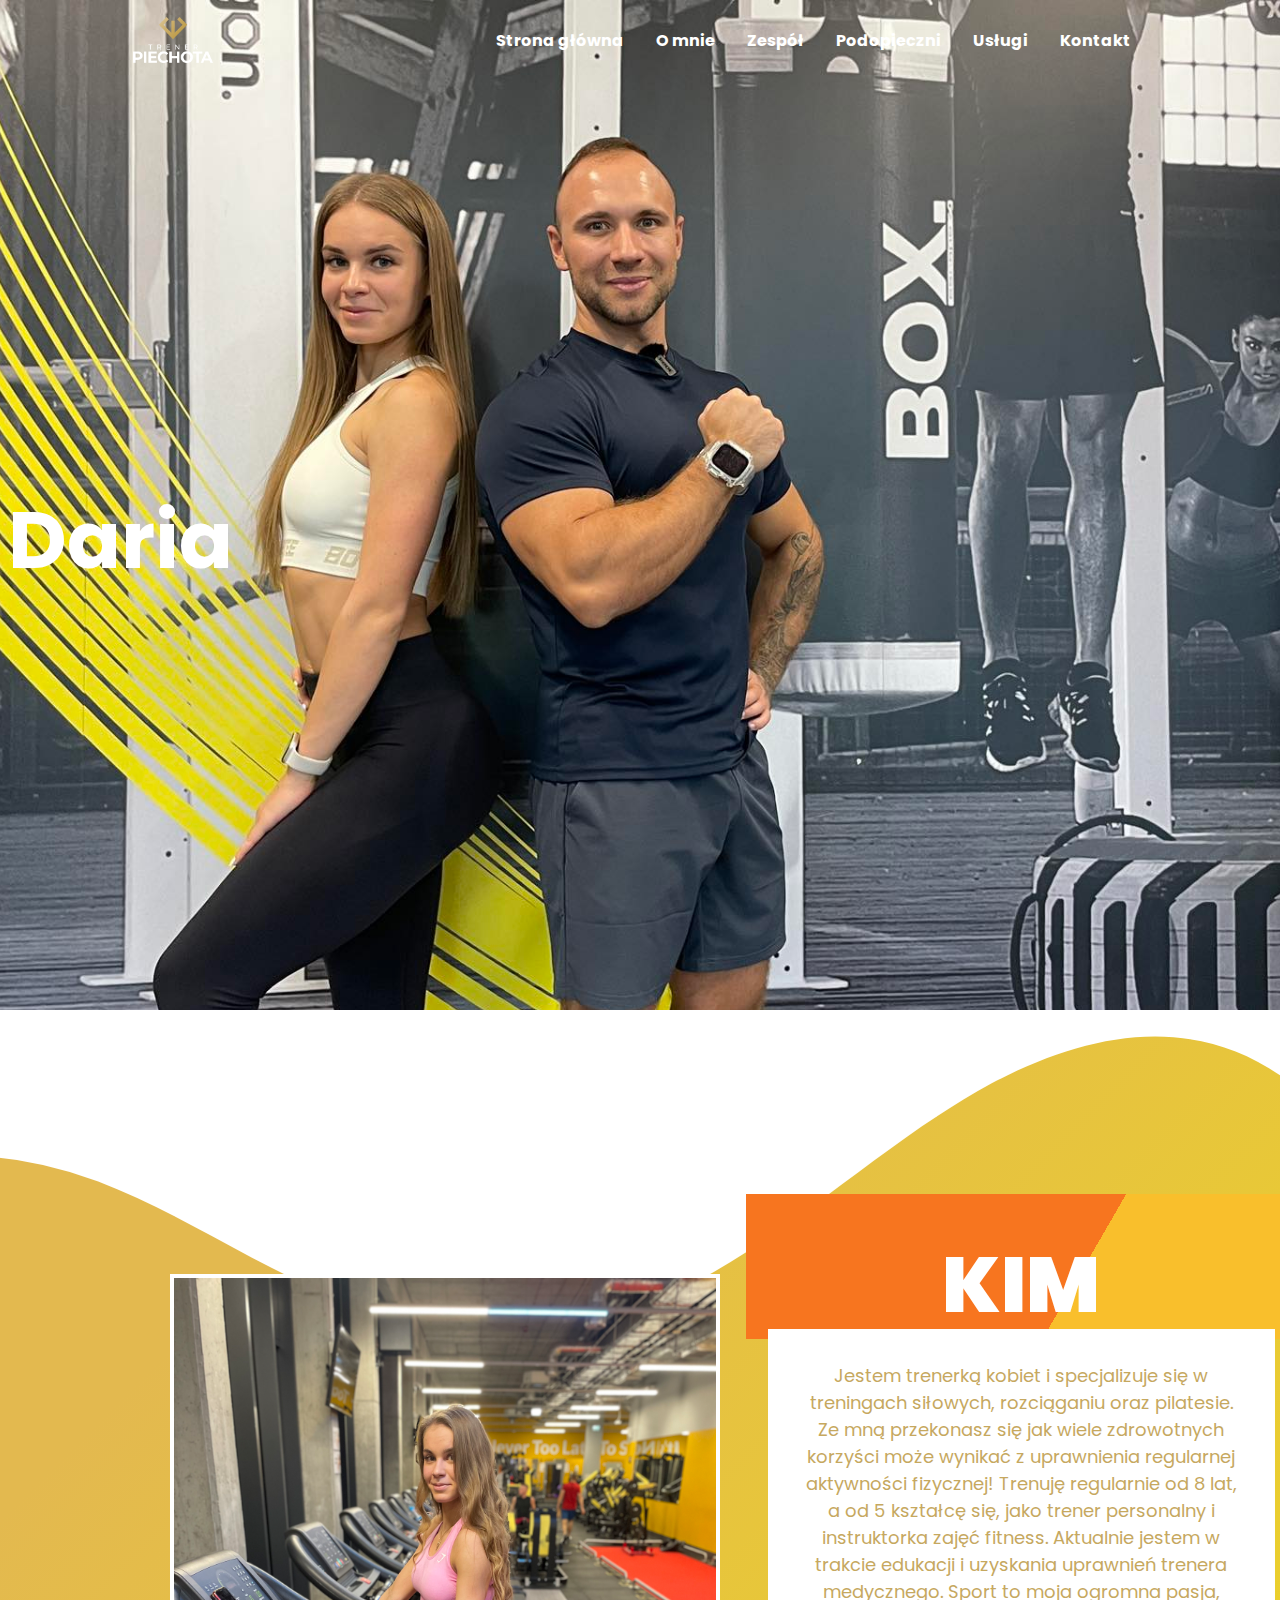
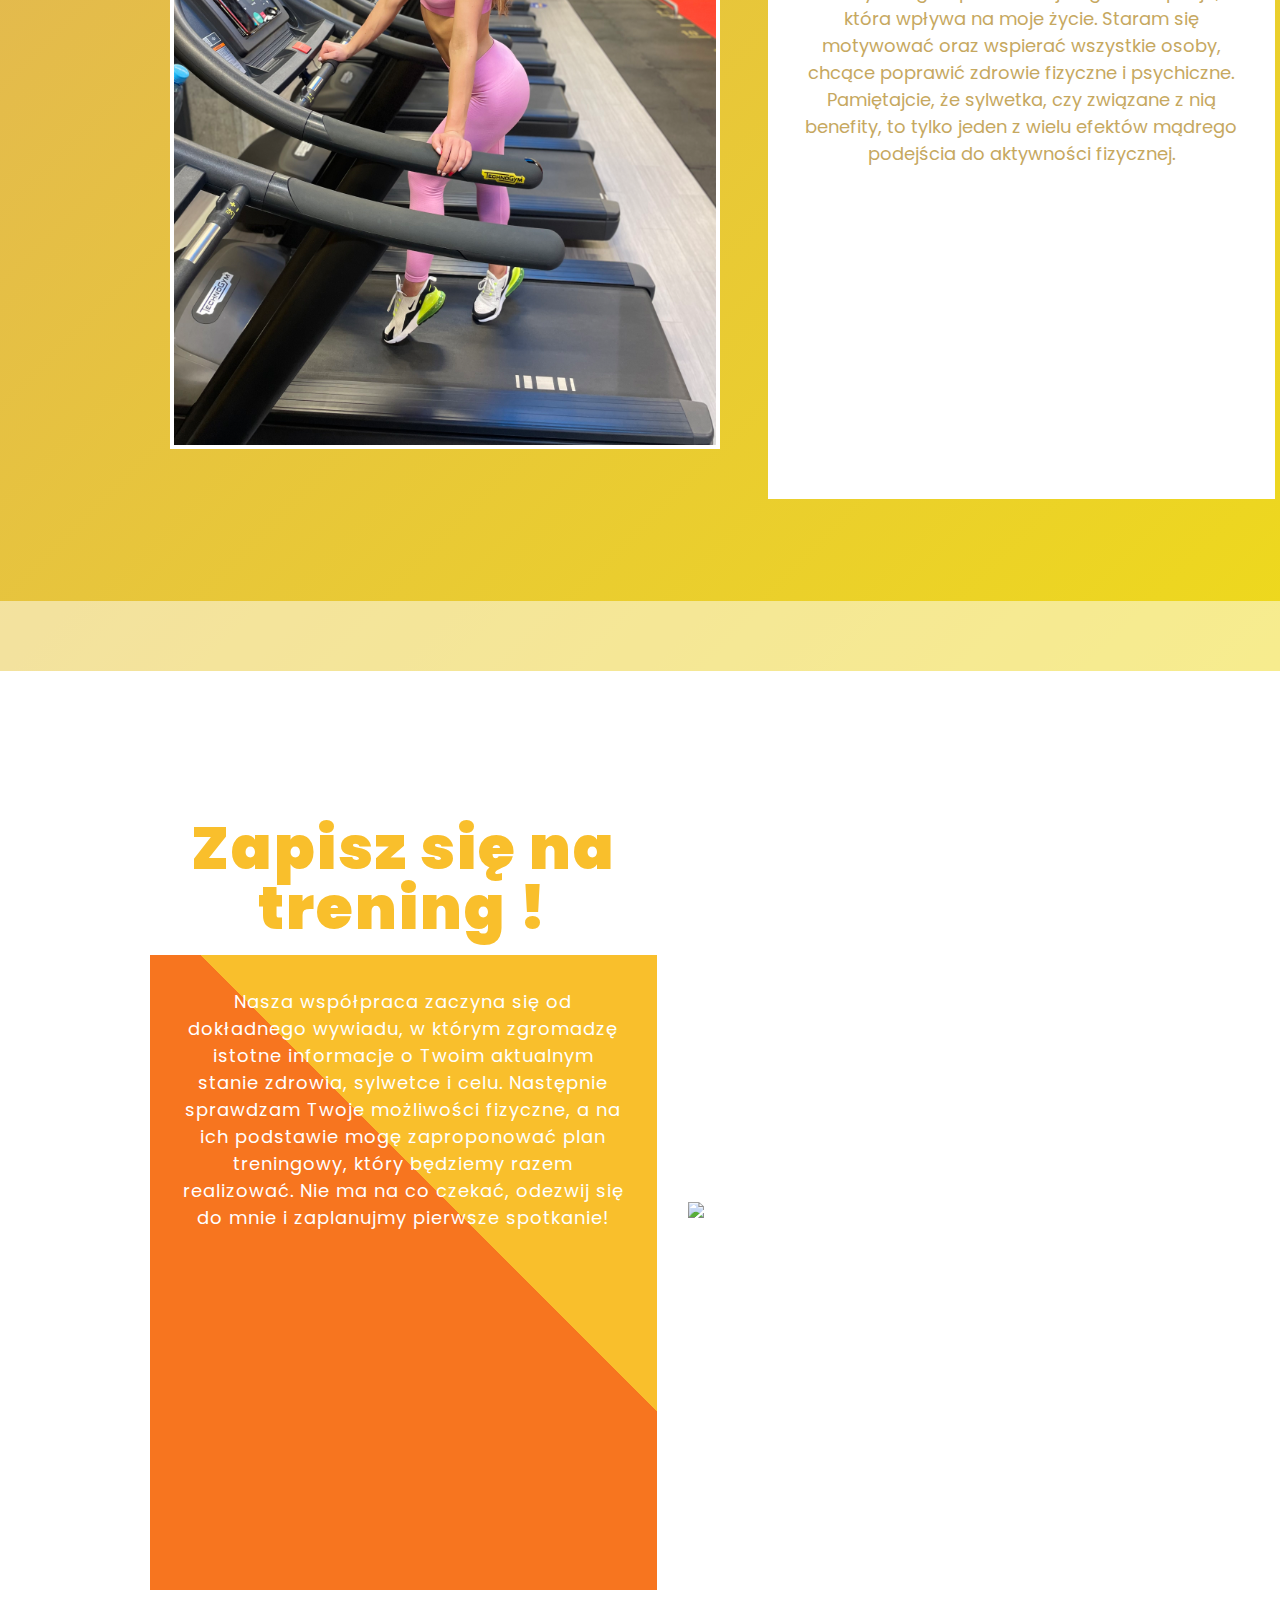
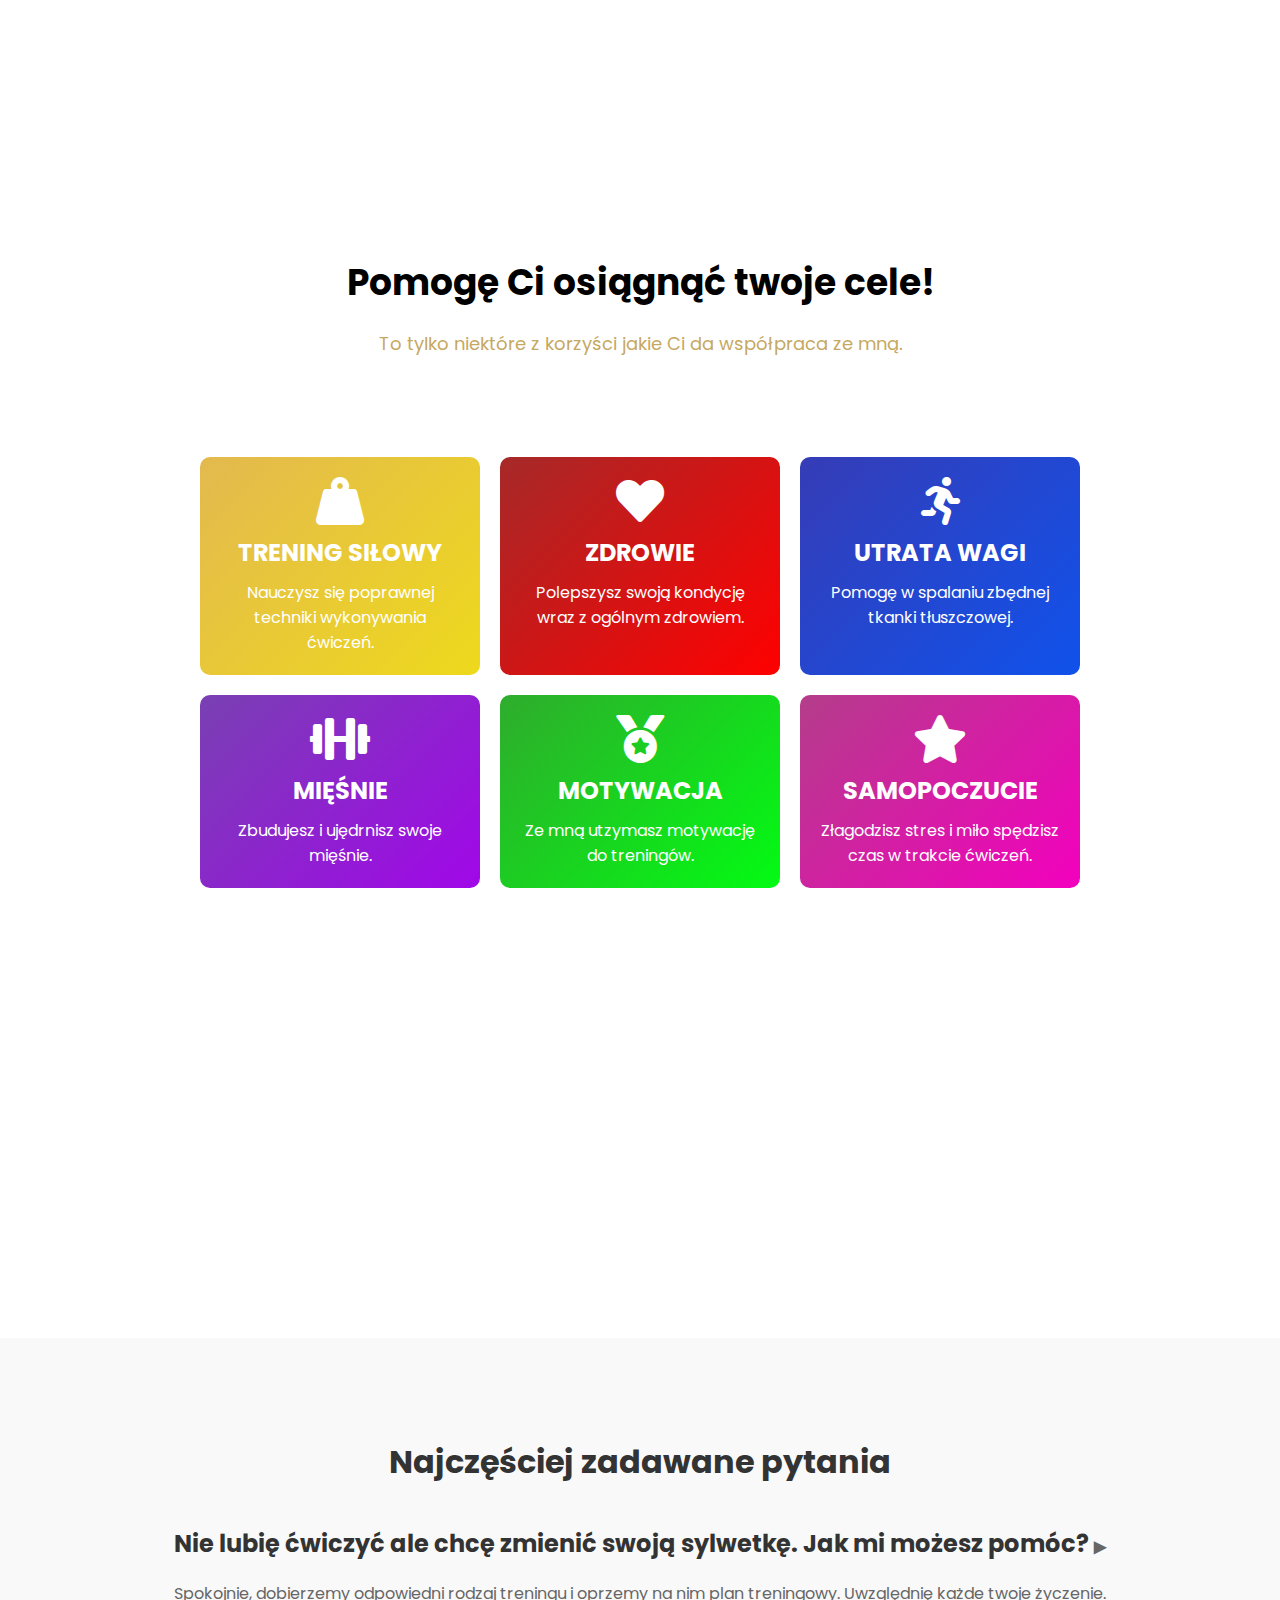
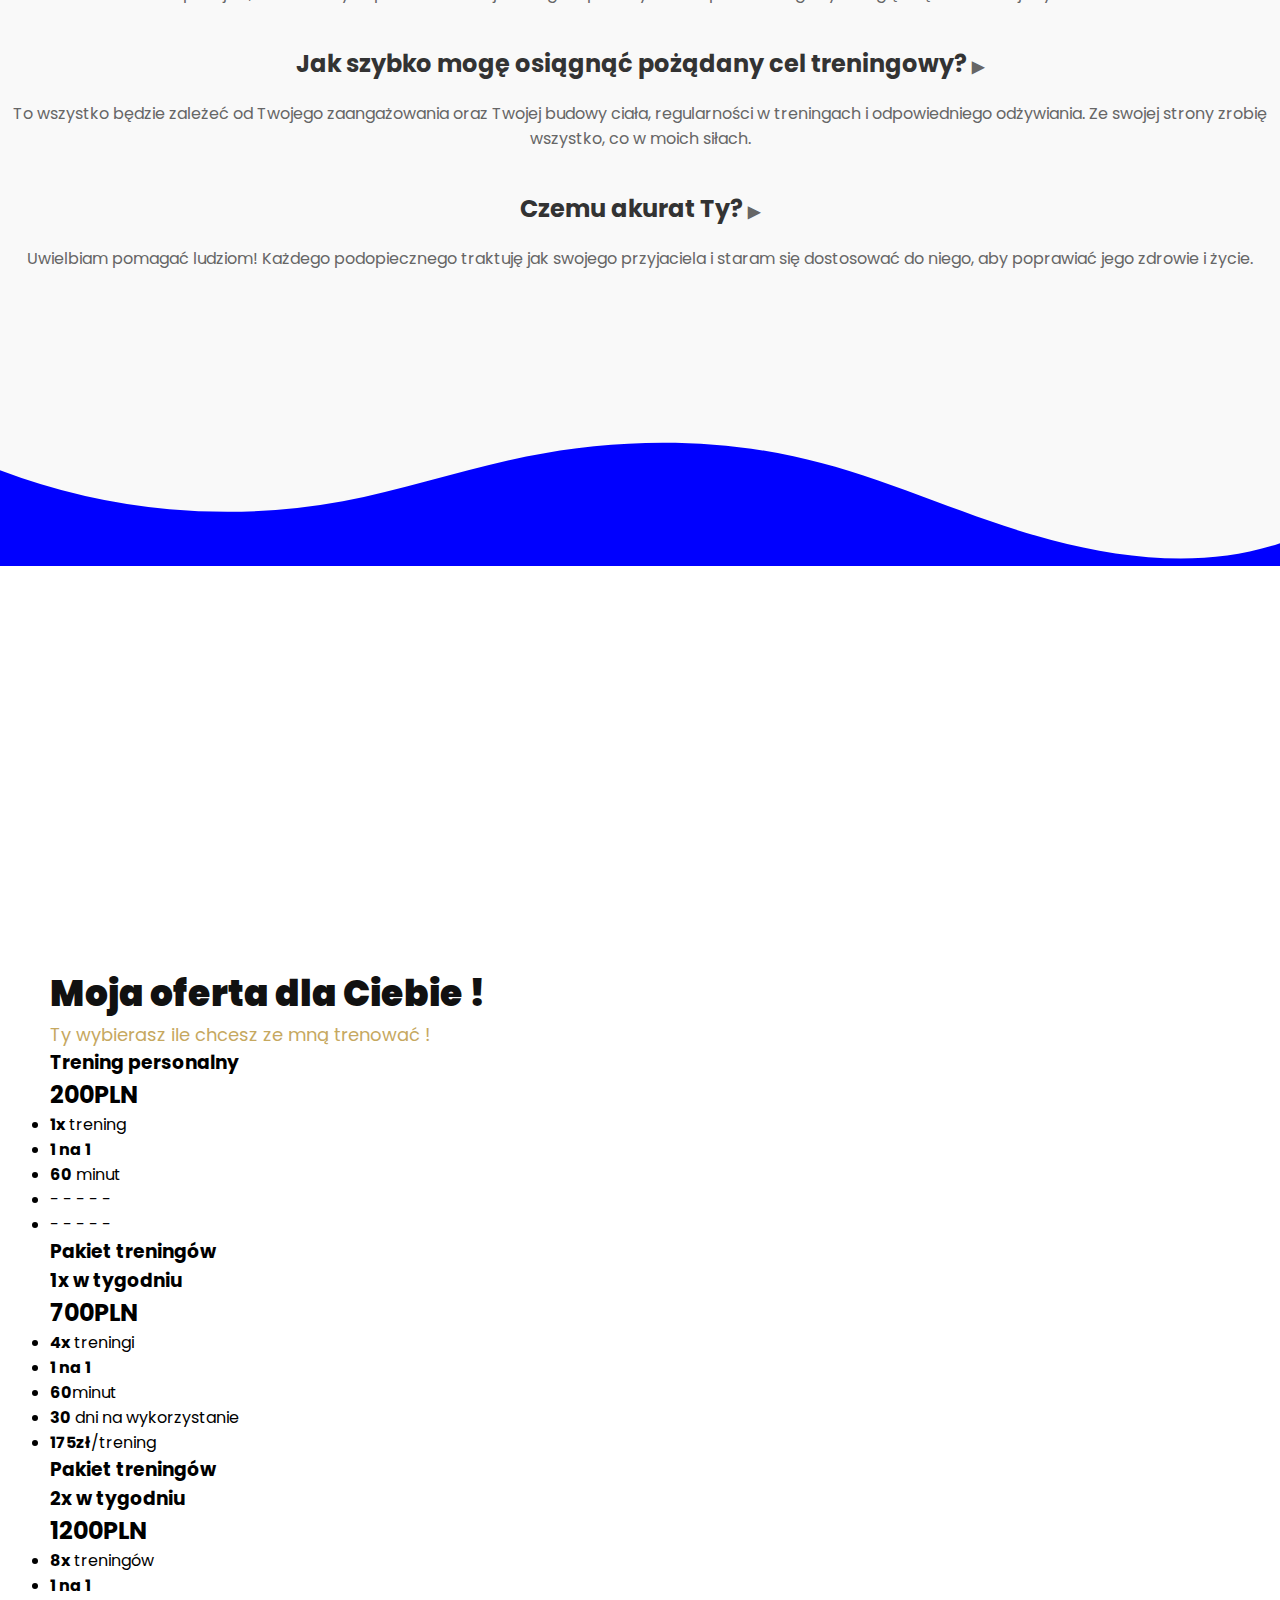
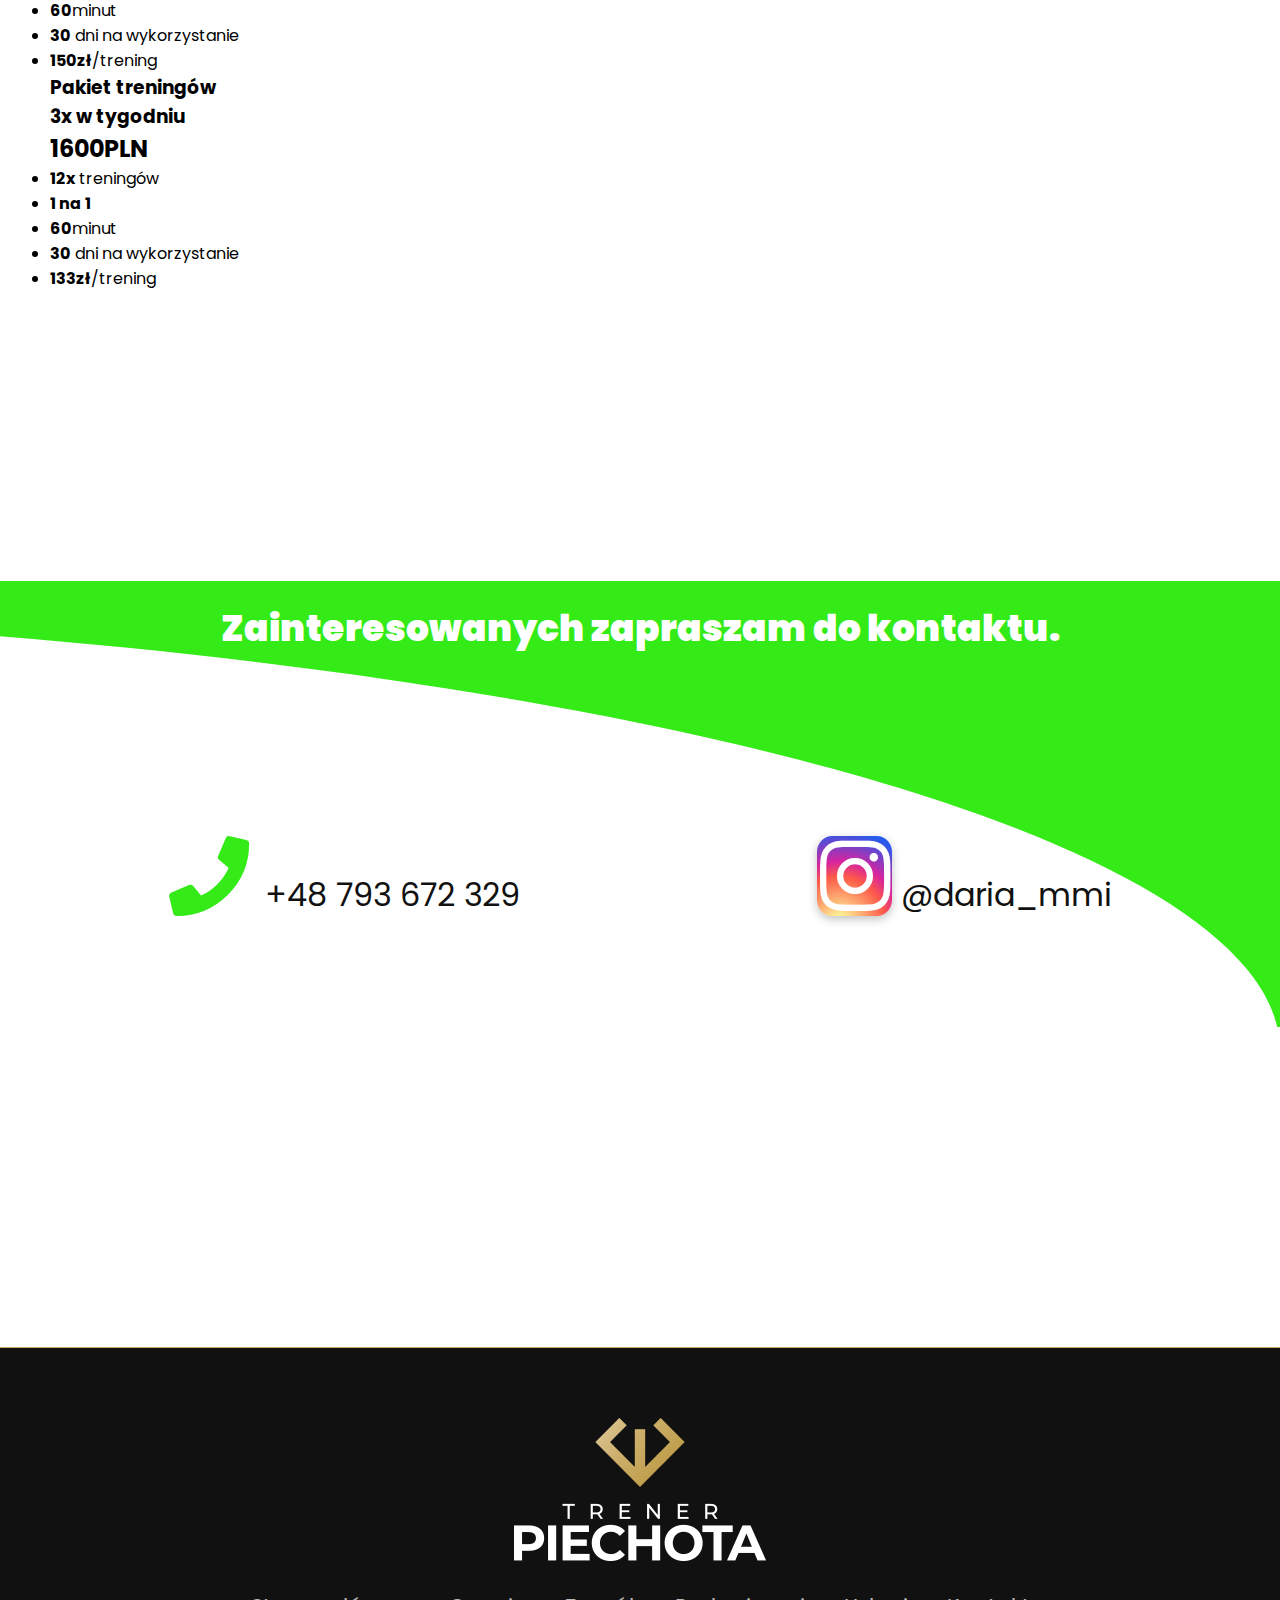
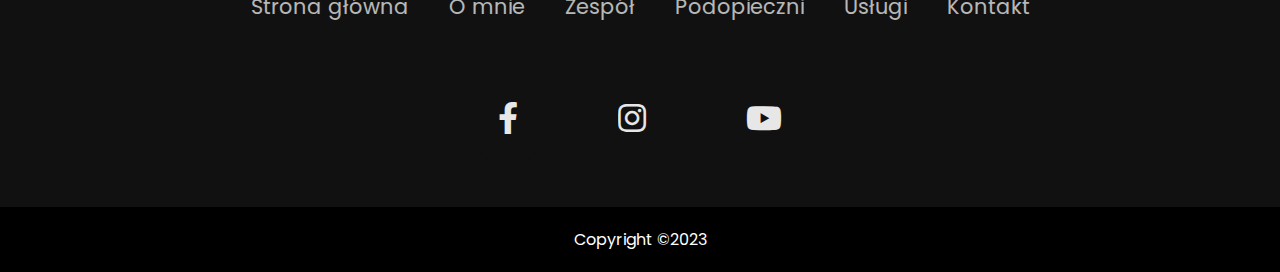
==== commit e978a197: "Update index.html" ====
--- a/index.html
+++ b/index.html
@@ -8,6 +8,7 @@
   <link rel="stylesheet" href="style.css">
   <link rel="stylesheet" href="footer-style.css">
   <link rel="stylesheet" href="daria.css">
+  <link rel="stylesheet" href="price.css">
   <link rel="stylesheet" href="https://cdnjs.cloudflare.com/ajax/libs/font-awesome/5.15.3/css/all.min.css">
   <link rel="icon" href="assets\img\ico2.png">
 </head>
@@ -33,7 +34,7 @@
     </header> 
     <section class="home">
 
-                <div class="slide" style="background: url(marcinidaria.jpg) no-repeat;">
+                <div class="slide">
                     <div class="content">
                         <h3>Daria</h3>
                     </div>
@@ -41,10 +42,14 @@
     </section>
 
 
-
-    <h1 class="section-heading"><span>Kim jestem</span></h1>
+    
 
     <section class="about" id="about">
+        <div class="custom-shape-divider-top-1695307355">
+            <svg data-name="Layer 1" xmlns="http://www.w3.org/2000/svg" viewBox="0 0 1200 120" preserveAspectRatio="none">
+                <path d="M985.66,92.83C906.67,72,823.78,31,743.84,14.19c-82.26-17.34-168.06-16.33-250.45.39-57.84,11.73-114,31.07-172,41.86A600.21,600.21,0,0,1,0,27.35V120H1200V95.8C1132.19,118.92,1055.71,111.31,985.66,92.83Z" class="shape-fill"></path>
+            </svg>
+        </div>
 
         
         <div class="image">
@@ -52,83 +57,207 @@
         </div>
 
         <div class="content">
-            <p> Jestem trenerką kobiet i specjalizuje się w treningach siłowych,
-                 rozciąganiu oraz pilatesie. Ze mną przekonasz się jak wiele zdrowotnych korzyści
-                  może wynikać z uprawnienia regularnej aktywności fizycznej!</p>    
-        </div>
-
-    </section>
-
-    <h1 class="section-heading"><span>Pomogę Ci</span></h1>
+            <h1>KIM JESTEM?</h1>
+            <p> Jestem trenerką kobiet i specjalizuje się w treningach siłowych, rozciąganiu oraz pilatesie. Ze mną przekonasz się jak wiele zdrowotnych korzyści może wynikać z uprawnienia regularnej aktywności fizycznej!
+                Trenuję regularnie od 8 lat, a od 5 kształcę się, jako trener personalny i instruktorka zajęć fitness. Aktualnie jestem w trakcie edukacji i uzyskania uprawnień trenera medycznego.
+                Sport to moja ogromna pasja, która wpływa na moje życie. Staram się motywować oraz wspierać wszystkie osoby, chcące poprawić zdrowie fizyczne i psychiczne. Pamiętajcie, że sylwetka, czy związane z nią benefity, to tylko jeden z wielu efektów mądrego podejścia do aktywności fizycznej.</p>    
+        </div>
+
+    </section>
+
+    <section class="continuation" id="continuation">
+
+        <div class="content">
+            <h1>Zapisz się na trening !</h1>
+            <p>Nasza współpraca zaczyna się od dokładnego wywiadu, w którym zgromadzę istotne informacje o Twoim aktualnym stanie zdrowia, sylwetce i celu. Następnie sprawdzam Twoje możliwości fizyczne,
+                 a na ich podstawie mogę zaproponować plan treningowy, który będziemy razem realizować. Nie ma na co czekać, odezwij się do mnie i zaplanujmy pierwsze spotkanie!</p>
+        </div>
+
+        <div class="image">
+            <img src="./IMG-4697.jpg" alt="daria">
+        </div>
+    </section>
 
     <section class="features" id="features">
 
-        
+        <div class="content">
+            <h1>Pomogę Ci osiągnąć twoje cele!</h1>
+            <p>To tylko niektóre z korzyści jakie Ci da współpraca ze mną.</p>
+        </div>
 
         <div class="feature-content">
-            <ul>
-                <li><span>nauczyć prawidłowej techniki wykonania ćwiczeń</span></li>
-                <li><span>rozluźnić mięśnie i złagodzić napięcie w poszczególnych partiach mięśni</span></li>
-                <li><span>uzyskać prawidłową postawę ciała</span></li>
-                <li><span>spalić tkankę tłuszczową </span></li>
-                <li><span>zbudować i ujędrnić mięśnie (np. pośladki, brzuch)</span></li>
-                <li><span>utrzymać motywację do treningów</span></li>
-                <li><span>złagodzić stres i miło spędzić czas w trakcie ćwiczeń</span></li>
-            </ul>
-            <img src="12.jpg" alt="daria">
-        </div>
-    </section>
-
-    <h1 class="section-heading"><span>Q & A</span></h1>
+            <div class="feature" id="feature-1">
+                <i class="fas fa-weight-hanging"></i>
+                <h4>TRENING SIŁOWY</h4>
+                <p>Nauczysz się poprawnej techniki wykonywania ćwiczeń.</p>
+            </div>
+            <div class="feature" id="feature-2">
+                <i class="fas fa-heart"></i>
+                <h4>ZDROWIE</h4>
+                <p>Polepszysz swoją kondycję wraz z ogólnym zdrowiem.</p>
+            </div>
+            <div class="feature" id="feature-3">
+                <i class="fas fa-running"></i>
+                <h4>UTRATA WAGI</h4>
+                <p>Pomogę w spalaniu zbędnej tkanki tłuszczowej.</p>
+            </div>
+            <div class="feature" id="feature-4">
+                <i class="fas fa-dumbbell"></i>
+                <h4>MIĘŚNIE</h4>
+                <p>Zbudujesz i ujędrnisz swoje mięśnie.</p>
+            </div>
+            <div class="feature" id="feature-5">
+                <i class="fas fa-medal"></i>
+                <h4>MOTYWACJA</h4>
+                <p>Ze mną utzymasz motywację do treningów.</p>
+            </div>
+            <div class="feature" id="feature-6">
+                <i class="fas fa-star"></i>
+                <h4>SAMOPOCZUCIE</h4>
+                <p>Złagodzisz stres i miło spędzisz czas w trakcie ćwiczeń.</p>
+            </div>
+        </div>
+    </section>
+
+    <section class="parallex"></section>
 
     <section class="qa" id="qa">
-        <h1 class="section-heading">Q & A</h1>
-    
-        <div class="qa-item">
-            <h2>Nie lubię ćwiczyć ale chcę zmienić swoją sylwetkę. Jak mi możesz pomóc?</h2>
-            <p>Spokojnie, dobierzemy odpowiedni rodzaj trening i oprzemy na nim plan treningowy. Uwzględnię każde twoje życzenie.</p>
-        </div>
-    
-        <div class="qa-item">
-            <h2>Jak szybko mogę osiągnąć pożądany cel treningowy?</h2>
-            <p>To wszystko będzie zależeć od Twojego zaangażowania oraz Twojej budowy ciała, regularności w treningach i odpowiedniego odżywiania.
-                 Ze swojej strony zrobię wszystko co w moich siłach! </p>
-        </div>
-    
-        <div class="qa-item">
-            <h2>Czemu akurat Ty?</h2>
-            <p>Uwielbiam pomagać ludziom! Każdego podopiecznego traktuje jak swojego przyjaciela i staram się dostosować do niego dostosować,
-                 aby poprawiać jego zdrowie i życie.</p>
-        </div>
-    </section>
-    
-
-    <h1 class="section-heading"><span>Oferta</span></h1>
+        <h1>Najczęściej zadawane pytania</h1>
+        <div class="qa-container">
+            <div class="qa-item">
+                <h2>Nie lubię ćwiczyć ale chcę zmienić swoją sylwetkę. Jak mi możesz pomóc?<span class="arrow-icon">▶</span></h2>
+                <p>Spokojnie, dobierzemy odpowiedni rodzaj treningu i oprzemy na nim plan treningowy. Uwzględnię każde twoje życzenie.</p>
+            </div>
+            
+            <div class="qa-item">
+                <h2>Jak szybko mogę osiągnąć pożądany cel treningowy?<span class="arrow-icon">▶</span></h2>
+                <p>To wszystko będzie zależeć od Twojego zaangażowania oraz Twojej budowy ciała, regularności w treningach i odpowiedniego odżywiania. Ze swojej strony zrobię wszystko, co w moich siłach.</p>
+            </div>
+    
+            <div class="qa-item">
+                <h2>Czemu akurat Ty?<span class="arrow-icon">▶</span></h2>
+                <p>Uwielbiam pomagać ludziom! Każdego podopiecznego traktuję jak swojego przyjaciela i staram się dostosować do niego, aby poprawiać jego zdrowie i życie.</p>
+            </div>
+        </div>
+
+        <div class="custom-shape-divider-bottom-1695403821">
+            <svg data-name="Layer 1" xmlns="http://www.w3.org/2000/svg" viewBox="0 0 1200 120" preserveAspectRatio="none">
+                <path d="M985.66,92.83C906.67,72,823.78,31,743.84,14.19c-82.26-17.34-168.06-16.33-250.45.39-57.84,11.73-114,31.07-172,41.86A600.21,600.21,0,0,1,0,27.35V120H1200V95.8C1132.19,118.92,1055.71,111.31,985.66,92.83Z" class="shape-fill"></path>
+            </svg>
+        </div>
+    </section>
+    
+    <section class="parallax-section">
+        <!-- Your content or background image goes here -->
+    </section>
+    
+
 
     <section class="pricing" id="pricing">
-        
-
-
-        <div class="plan">
-            <h3>TRENING PERSONALNY</h3>
-            <div class="price">200 <span>PLN</span></div>
-            <p> <i class="fas fa-check"></i> 60 MINUT</p>
-            <p> <i class="fas fa-check"></i> trening/konsultacje 1na1</p>
-        </div>
-
-        <div class="plan" id="treningowy">
-            <h3>PAKIET TRENINGOWY</h3>
-            <div class="price">1200 <span>PLN</span></div>
-            <p> <i class="fas fa-check"></i> 8 TRENINGÓW</p>
-            <p> <i class="fas fa-check"></i> KAŻDY TRENING 60 MINUT</p>
-        </div>
-    </section>
-
-    <h1 class="section-heading"><span>Kontakt</span></h1>
+        <div class="heading">
+            <h1>Moja oferta dla Ciebie !</h1>
+            <p>Ty wybierasz ile chcesz ze mną trenować !</p>
+        </div>
+
+            <div class="plan">
+              <div class="plan-inner">
+                <div class="entry-title">
+                  <h3>Trening personalny</h3>
+                  <h2>200PLN</h2>
+                </div>
+                <div class="entry-content">
+                  <ul>
+                    <li><strong>1x</strong> trening</li>
+                    <li><strong>1 na 1</strong></li>
+                    <li><strong>60</strong> minut</li>
+                    <li><strong></strong> - - - - -</li>
+                    <li><strong></strong> - - - - - </li>
+                  </ul>
+                </div>
+              </div>
+            </div>
+            <!-- end of price tab-->
+            <!--price tab-->
+            <div class="plan basic">
+              <div class="plan-inner">
+                <div class="entry-title">
+                  <h3>Pakiet treningów</h3>
+                  <h3>1x w tygodniu</h3>
+                  <h2>700PLN</h2>
+                </div>
+                <div class="entry-content">
+                  <ul>
+                    <li><strong>4x</strong> treningi</li>
+                    <li><strong>1 na 1</strong> </li>
+                    <li><strong>60</strong>minut </li>
+                    <li><strong>30</strong> dni na wykorzystanie</li>
+                    <li><strong>175zł</strong>/trening</li>
+                  </ul>
+                </div>
+              </div>
+            </div>
+            <!-- end of price tab-->
+            <!--price tab-->
+            <div class="plan standard">
+              <div class="plan-inner">
+                <div class="entry-title">
+                  <h3>Pakiet treningów</h3>
+                  <h3>2x w tygodniu</h3>
+                  <h2>1200PLN</h2>
+                </div>
+                <div class="entry-content">
+                  <ul>
+                    <li><strong>8x</strong> treningów</li>
+                    <li><strong>1 na 1</strong> </li>
+                    <li><strong>60</strong>minut </li>
+                    <li><strong>30</strong> dni na wykorzystanie</li>
+                    <li><strong>150zł</strong>/trening</li>
+                  </ul>
+                </div>
+              </div>
+            </div>
+            <!-- end of price tab-->
+            <!--price tab-->
+            <div class="plan ultimite">
+              <div class="plan-inner">
+                <div class="entry-title">
+                  <h3>Pakiet treningów</h3>
+                  <h3>3x w tygodniu</h3>
+                  <h2>1600PLN</h2>
+                  </div>
+                </div>
+                <div class="entry-content">
+                  <ul>
+                    <li><strong>12x</strong> treningów</li>
+                    <li><strong>1 na 1</strong> </li>
+                    <li><strong>60</strong>minut </li>
+                    <li><strong>30</strong> dni na wykorzystanie</li>
+                    <li><strong>133zł</strong>/trening</li>
+                  </ul>
+                </div>
+              </div>
+            </div>
+    </section>
+
+    <section class="parallax-section2">
+        <!-- Your content or background image goes here -->
+    </section>
+
+    
+    
+
 
     <section class="contact" id="contact">
-        
-
+        <div class="custom-shape-divider-top-1695417287">
+            <svg data-name="Layer 1" xmlns="http://www.w3.org/2000/svg" viewBox="0 0 1200 120" preserveAspectRatio="none">
+                <path d="M600,112.77C268.63,112.77,0,65.52,0,7.23V120H1200V7.23C1200,65.52,931.37,112.77,600,112.77Z" class="shape-fill"></path>
+            </svg>
+        </div>
+        <div class="heading">
+        <h1>Zainteresowanych zapraszam do kontaktu.</h1>
+        </div>
+
+        <div class="wrapper">
         <div class="telefon">
             <p><i class="fas fa-phone fa-2xl"></i>+48 793 672 329</p>
         </div>
@@ -136,6 +265,11 @@
         <div class="instagram">
             <p><a href="https://www.instagram.com/daria_mmi/"><i class="fab fa-instagram fa-2xl"></i></a> @daria_mmi</p>
         </div>
+    </div>
+    </section>
+
+    <section class="parallax-section3">
+        <!-- Your content or background image goes here -->
     </section>
 
     <footer>
@@ -166,6 +300,34 @@
 
 
 
+    <script src="https://code.jquery.com/jquery-3.6.0.min.js"></script>
+    <script>
+        // Wait for the DOM to be ready
+        document.addEventListener("DOMContentLoaded", function () {
+            // Get all the question elements
+            const questions = document.querySelectorAll(".qa-item h2");
+    
+            // Add a click event listener to each question
+            questions.forEach((question) => {
+                question.addEventListener("click", function () {
+                    // Toggle the 'active' class on the clicked question
+                    question.classList.toggle("active");
+    
+                    // Get the corresponding answer element (sibling)
+                    const answer = question.nextElementSibling;
+    
+                    // Toggle the visibility of the answer
+                    if (answer.style.display === "block") {
+                        answer.style.display = "none";
+                    } else {
+                        answer.style.display = "block";
+                    }
+                });
+            });
+        });
+    </script>
+    
+    
 
 
     <script src="https://unpkg.com/swiper/swiper-bundle.min.js"></script>
--- a/daria.css
+++ b/daria.css
@@ -16,15 +16,12 @@
     overflow-x: hidden;
 }
 
+
 /* Body background color */
 body {
     background: #fff;
 }
 
-img {
-    max-width: 100%;
-    height: auto;
-}
 
 /* Section styles with padding and negative margin top */
 section {
@@ -36,34 +33,9 @@
 .section-heading {
     text-align: center;
     margin-bottom: 2rem;
-    position: relative;
-    z-index: 999;
-}
-
-.section-heading::before {
-        content: '';
-        position: absolute;
-        top: 50%;
-        left: 0;
-        transform: translateY(-50%);
-        height: .1rem;
-        width: 100%;
-        background-color: #C6A85F;
-        z-index: -1;
- }
-
-.section-heading span {
-        font-size: 3rem;
-        color: #C6A85F;
-        background: #fff;
-        padding: .5rem 1.5rem;
-        border: .1rem solid#C6A85F;
-        border-radius: 0.5rem;
-}
-
-/* Apply margin-top to the first section heading */
-.section-heading:first-child {
-    margin-top: 100px; /* Adjust the value as needed */
+    margin-top: 1rem;
+    position: relative;
+    z-index: 1;
 }
 
 .home,
@@ -78,19 +50,24 @@
 
 /* Home section */
 .home {
-    padding: 0;
+    min-height: 100vh; /* Set a minimum height to cover the entire viewport */
+    background-size: cover !important;
+    padding: 0; /* Remove padding for the .home section */
+    display: flex;
+    align-items: center;
 }
 
 /* Slide in home section */
 .home .slide {
-    min-height: 100vh;
-    background-size: cover !important;
-    background-position: center !important;
-    padding: 1rem 9%;
+    height: 120vh; /* Set a minimum height to cover the entire viewport */
+    min-width: 100%;
+    background: url(marcinidaria.jpg) no-repeat;
+    background-size: cover; /* Ensure the background image covers the entire .slide */
+    background-position: center center;
     display: flex;
     align-items: center;
-}
-
+    justify-content: center; /* Center content vertically and horizontally */
+}
 /* Content in home section */
 .home .content {
     width: 79rem;
@@ -107,9 +84,10 @@
 .about {
     display: flex;
     align-items: center;
-    margin-top: -67px;
-    gap: 8rem;
-    background-color: #C6A85F;
+    position: relative;
+    margin-top: -70px;
+    gap: .1rem;
+    background: linear-gradient(135deg, #e3b94f 20%, #eed91c 100%);
     overflow: hidden;
     padding-top: 100px;
     padding-bottom: 100px;
@@ -118,153 +96,431 @@
     
 }
 
+.custom-shape-divider-top-1695307355 {
+    position: absolute;
+    top: 0;
+    left: 0;
+    width: 100%;
+    overflow: hidden;
+    line-height: 0;
+    transform: rotate(180deg);
+}
+
+.custom-shape-divider-top-1695307355 svg {
+    position: relative;
+    display: block;
+    width: calc(126% + 1.3px);
+    height: 324px;
+    transform: rotateY(180deg);
+}
+
+.custom-shape-divider-top-1695307355 .shape-fill {
+    fill: #FFFFFF;
+}
+
 /* About image styles */
 .about .image {
     flex: 1 1 calc(50% - 3rem);
     position: relative;
+    margin-left: 100px;
+}
+
+
+.about .image img {
+    width: 550px;
+    height: 775px;
     border: solid #fff 4px;
-}
-
-
-.about .image img {
-    width: 100%;
-    height: auto;
+    margin-left: 50px;
+    margin-top: 50px;
 }
 
 /* About content styles */
 .about .content {
     flex: 1 1 calc(50% - 4rem);
     position: relative;
-    top: -100px;
+    margin-top: 60px;
+    margin-right: 150px;
+    text-align: center;
+    padding: 1.5rem;
+}
+
+.about .content h1 {
+    color: #FFFFFF;
+    font-size: 77px;
+    font-weight: 900;
+    margin-bottom: 10px;
+    background: linear-gradient(120deg, #f7751f 60%, #f9bf2c 40%);
+    padding: 33px 33px 33px 33px;
+    width: 550px;
+    height: 145px;
 }
 
 /* About paragraph styles */
 .about .content p {
+    color: #C6A85F;
+    font-size: 18px;
+    background-color: #fff;
+    padding: 33px 33px 33px 33px;
+    width: 507px;
+    height: 770px;
+    margin-left: 4%;
+    margin-bottom: 5%;
+    top: -20px;
+    position: relative;
+    z-index: 1;
+
+}
+
+.continuation {
+    display: flex;
+    align-items: center;
+    position: relative;
+    margin-top: -70px;
+    gap: .1rem;
+    background: linear-gradient(135deg, #e3b94f 20%, #eed91c 100%);
+    overflow: hidden;
+    padding-top: 100px;
+    padding-bottom: 100px;
+    margin-bottom: -20px;
+    background-attachment: fixed;
+    background-position: center;
+    background-repeat: no-repeat;
+    background-size: cover;
+    background-image: url('IMG_E4362.JPG');
+    z-index: 0; /* Ensure the content is below the pseudo-element */
     color: #fff;
+}
+
+.continuation::before {
+    content: "";
+    position: absolute;
+    top: 0;
+    left: 0;
+    width: 100%;
+    height: 100%;
+    background: rgba(255, 255, 255, 0.5); /* Adjust the color and opacity as needed */
+    z-index: 1; /* Ensure it's above the background image */
+}
+
+.continuation .image {
+    flex: 1 1 calc(50% - 3rem);
+    position: relative;
+    margin-right: 150px;
+    z-index: 2;
+}
+
+.continuation .image img {
+    width: 550px;
+    height: 776px;
+    object-fit: cover; /* Crop the image to cover the fixed dimensions */
+    overflow: hidden;
+}
+/* Add decoration to the .feature-content div on the right side */
+
+.continuation .content {
+    flex: 1 1 calc(50% - 4rem);
+    position: relative;
+    margin-top: 60px;
+    margin-left: 100px;
+    text-align: center;
+    padding: 1.5rem;
+    z-index: 2;
+}
+
+.continuation .content h1 {
+    color: #f9bf2c;
+    font-size: 60px;
+    font-weight: 900;
+    line-height: 60px;
+    letter-spacing: 2px;
+    margin-bottom: 10px;
+    background: #fff;
+    padding: 33px 33px 33px 33px;
+    width: 518px;
+    height: 240px;
+}
+
+.continuation .content p {
+    color: #fff;
+    font-size: 18px;
+    background: linear-gradient(45deg, #f7751f 60%, #f9bf2c 40%);
+    padding: 33px 33px 33px 33px;
+    letter-spacing: 1px;
+    width: 507px;
+    height: 635px;
+    margin-left: 1.1%;
+    margin-bottom: 8%;
+    top: -80px;
+    position: relative;
+    z-index: 1;
+
+}
+
+.features {
+    background: #fff; /* Set an appropriate background color */
+    padding: 100px; /* Increase the padding to make the section bigger */
+    text-align: center; /* Center-align the content */
+    color: #000; /* Set an appropriate text color */
+}
+
+.features .content h1 {
+    font-size: 36px; /* Adjust the font size as needed */
+    font-weight: bold;
+    margin-bottom: 20px; /* Add margin to separate the h1 from the paragraph */
+}
+
+.features .content p {
+    font-size: 18px; /* Adjust the font size as needed */
+    color: #C6A85F; /* Set an appropriate paragraph text color */
+}
+
+.feature-content {
+    display: grid;
+    grid-template-columns: repeat(3, 1fr);
+    gap: 20px;
+    padding: 100px;
+    /* Add other styles for the grid container */
+}
+
+.feature {
+    background: linear-gradient(135deg, #e3b94f, #eed91c);
+    padding: 20px;
+    text-align: center;
+    border-radius: 10px;
+    /* Add other styles for individual feature items */
+}
+
+#feature-1 {
+    background: linear-gradient(135deg, #e3b94f, #eed91c);
+}
+
+#feature-2 {
+    background: linear-gradient(135deg, #a62929, #ff0000);
+}
+
+#feature-3 {
+    background: linear-gradient(135deg, #363cb6, #1052eb);
+}
+
+#feature-4 {
+    background: linear-gradient(135deg, #7940b3, #a107e8);
+}
+
+#feature-5 {
+    background: linear-gradient(135deg, #2fac2d, #03fb13);
+}
+
+#feature-6 {
+    background: linear-gradient(135deg, #b43d8a, #f300be);
+}
+
+.feature i {
+    font-size: 48px;
+    margin-bottom: 10px;
+    color: #fff;
+    /* Add other styles for the Font Awesome icon */
+}
+
+.feature h4 {
+    font-size: 24px;
+    color: #fff;
+    margin-bottom: 10px;
+    /* Add other styles for the title */
+}
+
+.feature p {
+    font-size: 16px;
+    color: #fff;
+    /* Add other styles for the description */
+}
+
+.parallex {
+    height: 400px;
+    display: flex;
+    align-items: center;
+    position: relative;
+    margin-top: -70px;
+    gap: .1rem;
+    background: linear-gradient(135deg, #e3b94f 20%, #eed91c 100%);
+    overflow: hidden;
+    padding-top: 100px;
+    padding-bottom: 100px;
+    margin-bottom: -20px;
+    background-attachment: fixed;
+    background-position: center;
+    background-repeat: no-repeat;
+    background-size: cover;
+    background-image: url('IMG_E4362.JPG');
+    z-index: 0; /* Ensure the content is below the pseudo-element */
+    color: #fff;
+}
+
+/* Add styles for parallax effect */
+/* Style for the Q&A section */
+.qa {
+    padding: 100px 0; /* Add padding to create space around the Q&A section, 0 for left and right */
+    background-color: #F9F9F9; /* Add a background color for the container */
+    position: relative; /* Add relative positioning to the container */
+    overflow: hidden; /* Hide any content that overflows the container */
+}
+
+.qa h1 {
     font-size: 2rem;
-}
-
-/* Add decoration to the .feature-content div on the right side */
-
-.features {
-    background: #fff;
-}
-/* Features list container */
-.features .feature-content {
+    color: #333;
+    margin-bottom: 40px;
+    text-align: center;
+}
+
+/* Style for the Q&A container */
+.qa-container {
     display: flex;
-    justify-content: space-between; /* Push the image to the right and the list to the left */
-    align-items: center; /* Vertically center the content */
-    padding: 100px;
-}
-
-/* Features list styles */
-.features .feature-content img {
-    width: 684px; /* Adjust the image width as needed */
-    height: 901.333px; /* Maintain aspect ratio */
-    margin-top: 100px;
-    border:solid #C6A85F 4px;
-}
-
-/* Style for the list (adjust margin and other properties as needed) */
-.features .feature-content ul {
-    margin-top: 60px;
-    margin-right: 70px;
-    list-style: disc;
-    color: #C6A85F;
-}
-
-.features .feature-content ul li {
-    padding: 10px 0;
-    /* Other list item styles */
-}
-
-.features .feature-content ul li span {
-    color: #C6A85F;
-    font-size: 1.5rem;
-}
-
-/* Q&A section styles */
-.qa {
-    padding: 100px;
-    background-color:#C6A85F;
-    margin-bottom: -35px;
-}
-
-/* Q&A item styles */
+    flex-direction: column;
+    gap: 20px; /* Add spacing between Q&A items */
+}
+
+/* Add the custom shape divider to the .qa section */
+.qa::before {
+    content: "";
+    position: absolute;
+    bottom: 0; /* Place it at the very bottom */
+    left: 0;
+    width: 100%;
+    height: 120px; /* Adjust the height as needed */
+    overflow: hidden;
+    line-height: 0;
+    z-index: -1; /* Move the divider behind the content */
+}
+
+.custom-shape-divider-bottom-1695403821 svg {
+    width: 100%;
+    height: auto;
+    fill: #0000FF; /* Match the background color of the .qa section */
+    margin-bottom: -110px;
+    margin-top: 150px;
+}
+
 .qa-item {
     margin-bottom: 20px;
-    background-color: #fff;
-    border: 1px solid #ddd;
-    border-radius: 5px;
-    padding: 20px;
-}
-
+    cursor: pointer;
+}
+
+.qa-item .arrow-icon {
+    display: inline-block;
+    margin-left: 5px; /* Adjust the margin as needed */
+    font-size: 1rem; /* Adjust the font size as needed */
+    color: #666; /* Adjust the color as needed */
+}
+
+
+/* Style for the Q&A question */
 .qa-item h2 {
     font-size: 1.5rem;
     color: #333;
-}
-
+    margin-bottom: 20px;
+    text-align: center;
+}
+
+/* Style for the Q&A answer */
 .qa-item p {
     font-size: 1rem;
     color: #666;
-}
-
-
-/* Pricing section styles */
+    text-align: center;
+}
+
+
+.parallax-section {
+    height: 400px; /* Adjust the height of the parallax section as needed */
+    background-image: url('2.png'); /* Replace 'your-image.jpg' with your image path */
+    background-size: cover;
+    background-position: center;
+    background-attachment: fixed; /* This creates the parallax effect */
+    background-repeat: no-repeat;
+    text-align: center; /* Center-align the content if needed */
+    color: #fff; /* Set text color */
+    background-position-y: top;
+}
+
 .pricing {
-    display: flex;
-    flex-wrap: wrap;
-    align-items: center;
-    gap: 2rem;
-    margin-top: 20px;
-}
-
-/* Pricing plan styles */
-.pricing .plan {
-    text-align: center;
-    padding: 5rem;
-    margin-left: 100px;
-}
-
-/* Pricing heading 3 styles */
-.pricing .plan h3 {
-    font-size: 2.5rem;
-    margin: 1rem 0;
-    color: #000;
-}
-
-/* Pricing price styles */
-.pricing .plan .price {
-    font-size: 5rem;
-    font-weight: bolder;
+    
+    padding: 50px;
+    margin-top: 50px;
+    margin-top: 100px;
+}
+
+.pricing .heading {
+    margin-top: -70px;
+    
+}
+
+.pricing .heading h1 {
+    color: #111;
+    font-size: 36px;
+    font-weight: 900;
+}
+
+.pricing .heading p {
     color: #C6A85F;
-}
-
-.pricing .plan .price span {
-    color: #000;
-    font-size: 2rem;
-}
-
-/* Pricing paragraph styles */
-.pricing .plan p {
-    line-height: 2;
-    padding: 1rem 0;
-    font-size: 1.4rem;
-    color: #000;
-}
-
-.pricing .plan p i {
-    padding-right: 1rem;
-    color: #C6A85F;
+    font-size: 18px;
+}
+
+.parallax-section2 {
+    height: 400px; /* Adjust the height of the parallax section as needed */
+    background-image: url('IMG-4697.jpg'); /* Replace 'your-image.jpg' with your image path */
+    background-size: cover;
+    background-position: center;
+    background-attachment: fixed; /* This creates the parallax effect */
+    background-repeat: no-repeat;
+    text-align: center; /* Center-align the content if needed */
+    color: #fff; /* Set text color */
+    background-position-y: top;
 }
 
 /* Contact section styles */
 .contact {
+    
+    background-color: #fff;
+    position: relative;
+    overflow: hidden;
+}
+
+.custom-shape-divider-top-1695417287 {
+    position: absolute;
+    top: 0;
+    left: 0;
+    width: 100%;
+    overflow: hidden;
+    line-height: 0;
+    transform: rotate(180deg);
+}
+
+.custom-shape-divider-top-1695417287 svg {
+    position: relative;
+    display: block;
+    width: calc(300% + 1.3px);
+    height: 500px;
+}
+
+.custom-shape-divider-top-1695417287 .shape-fill {
+    fill: #34eb18;
+}
+
+.contact .heading {
     display: flex;
-    flex-wrap: wrap;
+    justify-content: center;
+    align-items: center;
+}
+.contact h1 {
+    text-align: center;
+    font-size: 36px;
+    font-weight: 900;
+    color: #fff;
+    z-index: 1;
+}
+
+.contact .wrapper {
+    display: flex;
     justify-content: space-around;
     align-items: center;
-    background-color: #C6A85F;
 }
 
 /* Contact telephone styles */
@@ -272,13 +528,14 @@
     line-height: 2;
     padding: 5rem 0;
     font-size: 2rem;
-    color: #fff;
+    color: #111;
     margin-top: 100px;
+    z-index: 1;
 }
 
 .contact .telefon i {
     padding-right: 1rem;
-    color: #fff;
+    color: #34eb18;
     font-size: 80px;
 }
 
@@ -287,22 +544,38 @@
     line-height: 2;
     padding: 5rem 0;
     font-size: 2rem;
-    color: #fff;
+    color: #111;
     margin-top: 100px;
+    z-index: 1;
 }
 
 .contact .instagram i {
-    padding-right: 1rem;
     font-size: 80px;
-    color: #fff;
-    padding-bottom: 20px;
+    height: 80px;
+    width: 75px;
+    border-radius: 20%;
+    padding-right: 10px;
+    padding-left: 3px;
+    color: #fff;; 
+    background: #d6249f;
+    background: radial-gradient(circle at 30% 107%, #fdf497 0%, #fdf497 5%, #fd5949 45%,#d6249f 60%,#285AEB 90%);
+    box-shadow: 0px 3px 10px rgba(0,0,0,.25);
+}
+
+.parallax-section3 {
+    height: 400px; /* Adjust the height of the parallax section as needed */
+    background-image: url('IMG-4697.jpg'); /* Replace 'your-image.jpg' with your image path */
+    background-size: cover;
+    background-position: center;
+    background-attachment: fixed; /* This creates the parallax effect */
+    background-repeat: no-repeat;
+    text-align: center; /* Center-align the content if needed */
+    color: #fff; /* Set text color */
+    background-position-y: top;
 }
 
 /* Responsive styles for smaller screens */
-@media (max-width: 991px) {
-    html {
-        font-size: 55%;
-    }
+@media (max-width: 1200px) {
 
     section {
         padding: 3rem 2rem;
@@ -324,39 +597,92 @@
         flex-direction: column;
         align-items: center;
         gap: 2rem;
-        padding-bottom: 50px;
+        padding-bottom: 20px;
+        padding-top: 20px;
         margin-bottom: -30px;
     }
 
     .about .image {
         flex: 1 1 100%;
+        align-items: center;
+    }
+
+    .about .image img {
+        max-width: 100%;
+        height: 804px;
+        width: 570px;
+        margin-right: 150px;
     }
 
     .about .content {
         flex: 1 1 100%;
-        margin-bottom: 2rem; /* Adjust margin as needed */
+        margin-bottom: 10px; /* Adjust margin as needed */
+        margin-left: 130px;
+    }
+
+    .about .content h1 {
+        font-size: 60px;
+        height: 143px;
+        width: 984px;
+        margin-left: 30px;
+        margin-top: -40px;
+        
     }
 
     .about .content p {
-        margin-top: 13rem; /* Adjust margin as needed */
-        font-size: 3rem;
-    }
-
-    .features .feature-content {
+        font-size: 18px;
+        height: 439px;
+        width: 941px;
+        
+    }
+
+    .continuation {
         flex-direction: column;
-        align-items: flex-start;
-        padding: 2cap; /* Adjust padding as needed */
-    }
-
-
-    .features .feature-content img {
-            flex: 1 1 100%
+        justify-content: center;
+        align-items: center;
+        height: 1500px;
+        margin-bottom: 100px;
+    }
+
+    .continuation .image {
+        flex: 1 1 100%;
+        align-items: center;
+        top: -150px;
+    }
+
+    .continuation .image img {
+        max-width: 100%;
+        height: 804px;
+        width: 570px;
+        margin-left: 120px;
+    }
+
+    .continuation .content {
+        flex: 1 1 100%;
+        margin-top: 100px;
+        margin-right: 120px;
+    }
+
+    .continuation .content h1 {
+        font-size: 60px;
+        height: 143px;
+        width: 984px;
+        margin-left: 30px;
         
     }
 
-    .features .feature-content ul {
-        margin-left: 0; /* Reset left margin for the list */
-        margin-top: 20px; /* Add margin-top for spacing */
+    .continuation .content p {
+        font-size: 18px;
+        height: 439px;
+        width: 941px;
+        margin-top: 40px;
+        margin-left: 55px;
+        
+    }
+
+    .feature-content {
+        grid-template-columns: repeat(2, 1fr); /* Change to a 2-column grid */
+        padding: 50px; /* Reduce padding for smaller screens */
     }
 
     .pricing {
@@ -377,49 +703,141 @@
     
     }
 
-}
-
-@media (max-width: 767px) {
+    .custom-shape-divider-top-1695417287 {
+        position: absolute;
+        top: 0;
+        left: 0;
+        width: 100%;
+        overflow: hidden;
+        line-height: 0;
+        transform: rotate(180deg);
+    }
+    
+    .custom-shape-divider-top-1695417287 svg {
+        position: relative;
+        display: block;
+        width: calc(2000% + 2px);
+        height: 400px;
+    }
+    
+    .custom-shape-divider-top-1695417287 .shape-fill {
+        fill: #34eb18;
+    }
+
+}
+
+@media (max-width: 768px) {
+
+    .home .slide {
+            background-position: 40%;
+            /* You can adjust background properties as needed */
+        }
+        
+
+    .home .content h3 {
+        font-size: 1.5rem;
+    }
+
     .about {
         flex-direction: column;
         align-items: center;
-        gap: 2rem;
     }
 
     .about .image {
-        flex: 1 1 100%;
+        margin-right: 150px;
+        width: 570px;
+    }
+
+    .about .image img {
+        max-width: 100%;
+        height: 804px;
+        width: 570px;
     }
 
     .about .content {
         flex: 1 1 100%;
         margin-top: 2rem; /* Adjust margin as needed */
-    }
-
-    .features .feature-content {
+        position: relative;
+    }
+
+    .about .content h1 {
+        font-size: 55px;
+        height: 121px;
+        width: 700px;
+        padding: 33px 0 33px 33px;
+
+    }
+
+    .about .content p {
+        height: 565px;
+        width: 667px;
+        padding: 21px 21px 21px 21px;
+        margin-left: 50px;
+
+    }
+
+    .continuation {
         flex-direction: column;
-        align-items: flex-start;
-        padding: 20px; /* Adjust padding as needed */
-    }
-
-    .features .feature-content::before,
-    .features .feature-content::after {
-        display: none; /* Remove the decorative shapes */
-    }
-
-    .features .feature-content img {
-            flex: 1 1 100%;
-    
-    }
-
-    .features .feature-content ul {
-        margin-left: 0; /* Reset left margin for the list */
-        margin-top: 20px; /* Add margin-top for spacing */
+        justify-content: center;
+        align-items: center;
+        height: 1600px;
+        margin-bottom: 50px;
+    }
+
+    .continuation .image {
+        flex: 1 1 100%;
+        align-items: center;
+        top: -150px;
+    }
+
+    .continuation .image img {
+        max-width: 100%;
+        height: 804px;
+        width: 570px;
+        margin-left: 75px;
+    }
+
+    .continuation .content {
+        flex: 1 1 100%;
+        margin-top: 100px;
+        margin-right: 120px;
+    }
+
+    .continuation .content h1 {
+        font-size: 55px;
+        height: 121px;
+        width: 697px;
+        margin-left: 30px;
+        
+    }
+
+    .continuation .content p {
+        font-size: 18px;
+        height: 565px;
+        width: 667px;
+        margin-top: 60px;
+        margin-left: 55px;
+        
+    }
+
+    .feature-content {
+        grid-template-columns: 1fr; /* Change to a single-column grid */
+        padding: 20px; /* Further reduce padding for very small screens */
+    }
+
+    .qa .qa-container h2{
+        font-size: 20px;
+
+    }
+
+    .qa .qa-container p {
+        font-size: 14px;
     }
 
     .pricing {
         flex-direction: column;
         align-items: center;
-        gap: 2rem;
+        padding: 10px;
     }
 
     .pricing .plan {
@@ -431,23 +849,204 @@
     .contact {
         flex-direction: column;
         align-items: center;
-        padding-top: 200px;
-        gap: 2rem;
+        padding-top: 100px;
+        font-size: 16px;
+    }
+
+    .contact .wrapper {
+        flex-direction: column;
+        align-items: center;
+        font-size: 16px;
     }
 
     .contact .telefon,
     .contact .instagram {
         margin-top: 0; /* Reset margin-top for contact items */
     }
-}
-
-/* Swiper pagination bullet styles */
-.swiper-pagination-bullet {
-    height: 5px;
-    width: 5px;
-    background: #fff;
-}
-
-.swiper-pagination-bullet.swiper-pagination-bullet-active {
-    background: #C6A85F;
-}
+
+    .custom-shape-divider-top-1695417287 {
+        position: absolute;
+        top: 0;
+        left: 0;
+        width: 100%;
+        overflow: hidden;
+        line-height: 0;
+        transform: rotate(180deg);
+    }
+    
+    .custom-shape-divider-top-1695417287 svg {
+        position: relative;
+        display: block;
+        width: calc(2000% + 2px);
+        height: 400px;
+    }
+    
+    .custom-shape-divider-top-1695417287 .shape-fill {
+        fill: #34eb18;
+    }
+    
+}
+
+  @media (max-width: 480px) {
+    /* CSS rules for screens up to 480px wide (e.g., mobile) */
+
+    .about .image {
+        margin-left: 55%;
+    }
+
+    .about .image img {
+        min-width: 410px;
+        height: 579px;
+        width: 410px;
+
+    }
+
+    .about .content {
+        flex: 1 1 100%;
+        margin-top: 2rem; /* Adjust margin as needed */
+        position: relative;
+    }
+
+    .about .content h1 {
+        font-size: 45px;
+        height: 121px;
+        width: 410px;
+        padding: 33px 0 33px 33px;
+
+    }
+
+    .about .content p {
+        height: 955px;
+        width: 380px;
+        padding: 21px 21px 21px 21px;
+        margin-left: 50px;
+
+    }
+
+    .continuation {
+        flex-direction: column;
+        justify-content: center;
+        align-items: center;
+        height: 1300px;
+        margin-bottom: 100px;
+    }
+
+    .continuation .content h1 {
+        font-size: 45px;
+        height: 121px;
+        width: 410px;
+        margin-left: 30px;
+        
+    }
+
+    .continuation .content p {
+        font-size: 18px;
+        height: 565px;
+        width: 380px;
+        margin-top: 60px;
+        margin-left: 45px;
+        
+    }
+
+    .continuation .image {
+        margin-top: 20px;
+        align-items: center;
+        margin-left: 20%;
+        margin-bottom: 0;
+    }
+
+    .continuation .image img {
+        min-width: 410px;
+        height: 579px;
+        width: 410px;
+    }
+
+    .qa h1 {
+        font-size: 25px;
+        color: #333;
+        margin-bottom: 40px;
+        text-align: center;
+    }
+
+    .qa .qa-container h2{
+        font-size: 18px;
+
+    }
+
+    .qa .qa-container p {
+        font-size: 13px;
+    }
+
+    .custom-shape-divider-top-1695417287 {
+        position: absolute;
+        top: 0;
+        left: 0;
+        width: 100%;
+        overflow: hidden;
+        line-height: 0;
+        transform: rotate(180deg);
+    }
+    
+    .custom-shape-divider-top-1695417287 svg {
+        position: relative;
+        display: block;
+        width: calc(6000% + 2px);
+        height: 400px;
+    }
+    
+    .custom-shape-divider-top-1695417287 .shape-fill {
+        fill: #34eb18;
+    }
+  }
+
+  @keyframes shake {
+    0% { transform: translate(0, 0); }
+    10%, 90% { transform: translate(-5px, 0); }
+    20%, 80% { transform: translate(5px, 0); }
+    30%, 50%, 70% { transform: translate(-5px, 0); }
+    40%, 60% { transform: translate(5px, 0); }
+    100% { transform: translate(0, 0); }
+}
+
+/* Apply the animation to the phone icon when hovering */
+.telefon i:hover {
+    animation: shake 0.5s infinite;
+}
+
+/* Apply the animation to the Instagram icon when hovering */
+.instagram i:hover {
+    animation: bounce 0.5s infinite;
+}
+
+.pricing .plan:hover {
+    animation: bounce 0.5s infinite;
+}
+
+.qa-item:hover {
+    animation: bounce 2s;
+}
+
+@keyframes bounce {
+    0%, 100% {
+        transform: translateY(0);
+    }
+    50% {
+        transform: translateY(-10px);
+    }
+}
+
+/* Add zoom-in animation to images on hover */
+/* Add infinite zoom-in animation to images on hover */
+img:hover {
+    animation: zoom-in 5s infinite alternate;
+}
+
+/* Define the zoom-in animation */
+@keyframes zoom-in {
+    0% {
+        transform: scale(1);
+    }
+    100% {
+        transform: scale(1.1);
+    }
+}
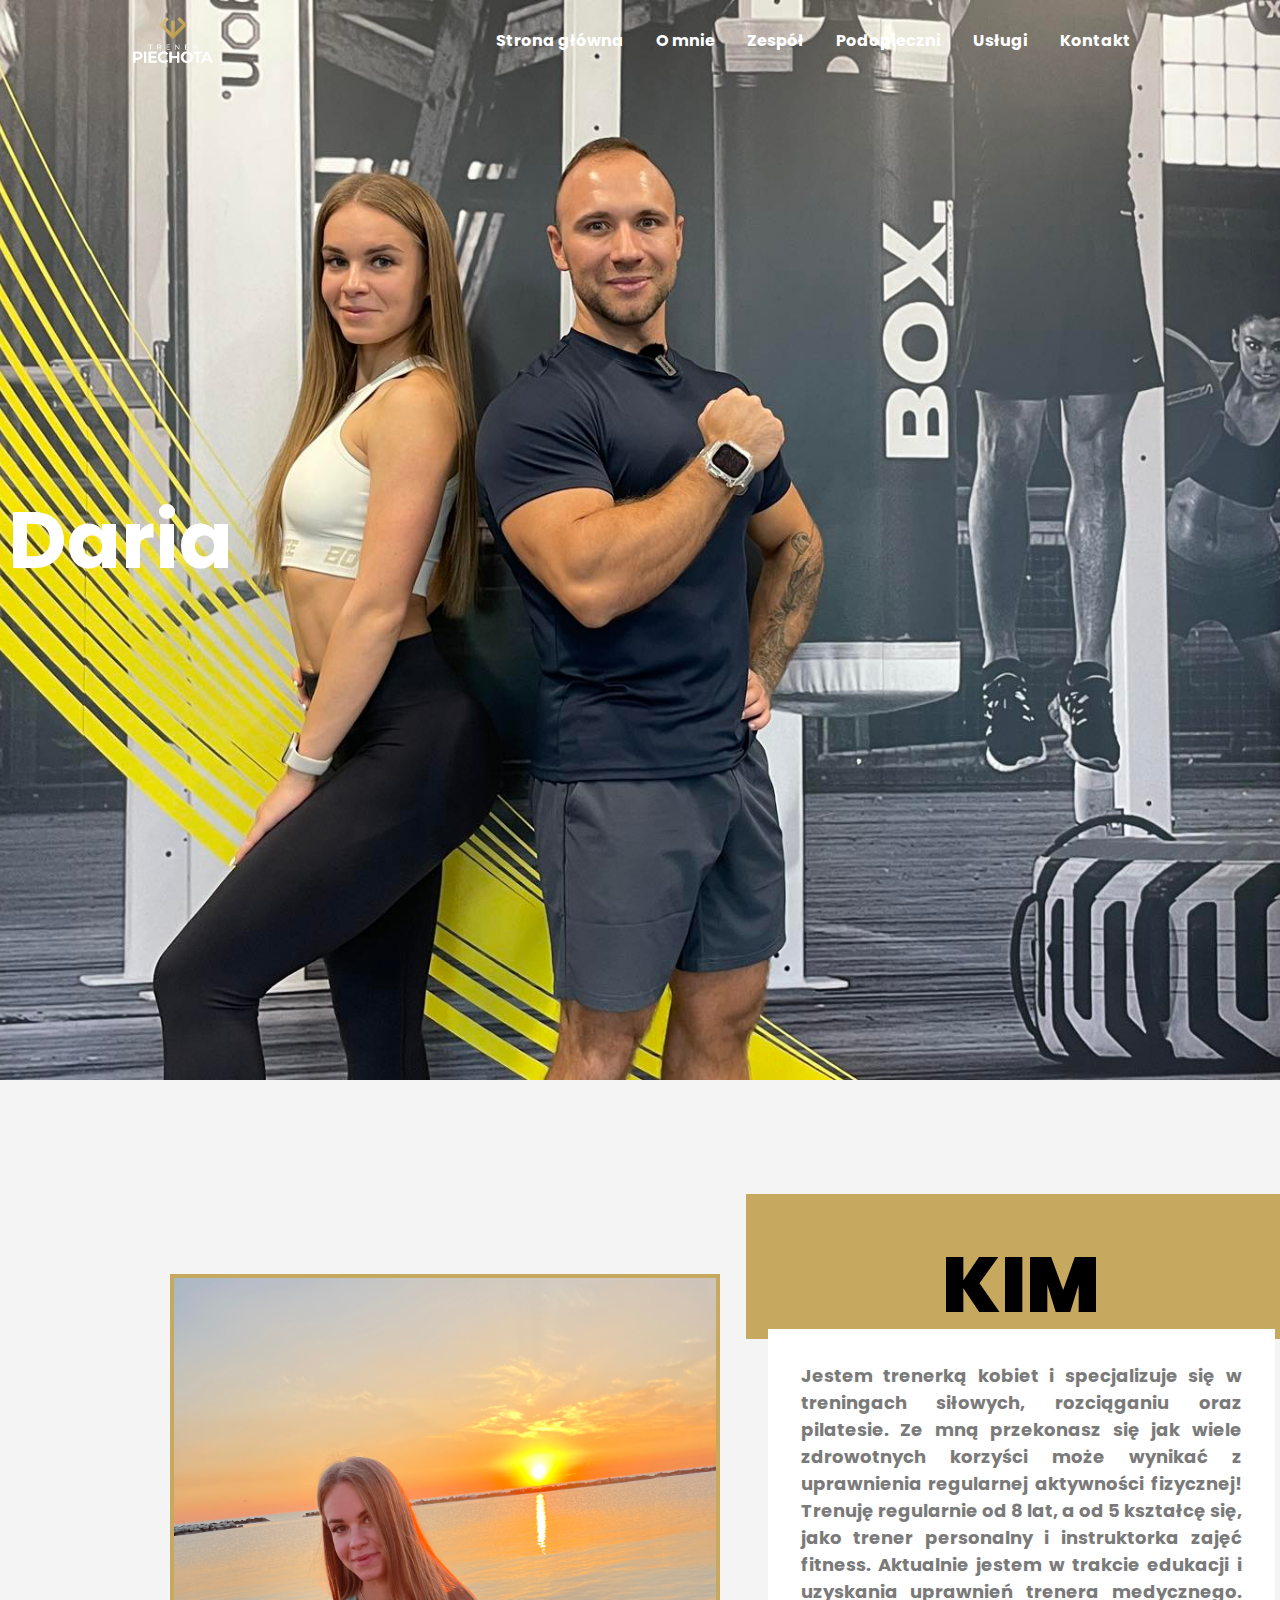
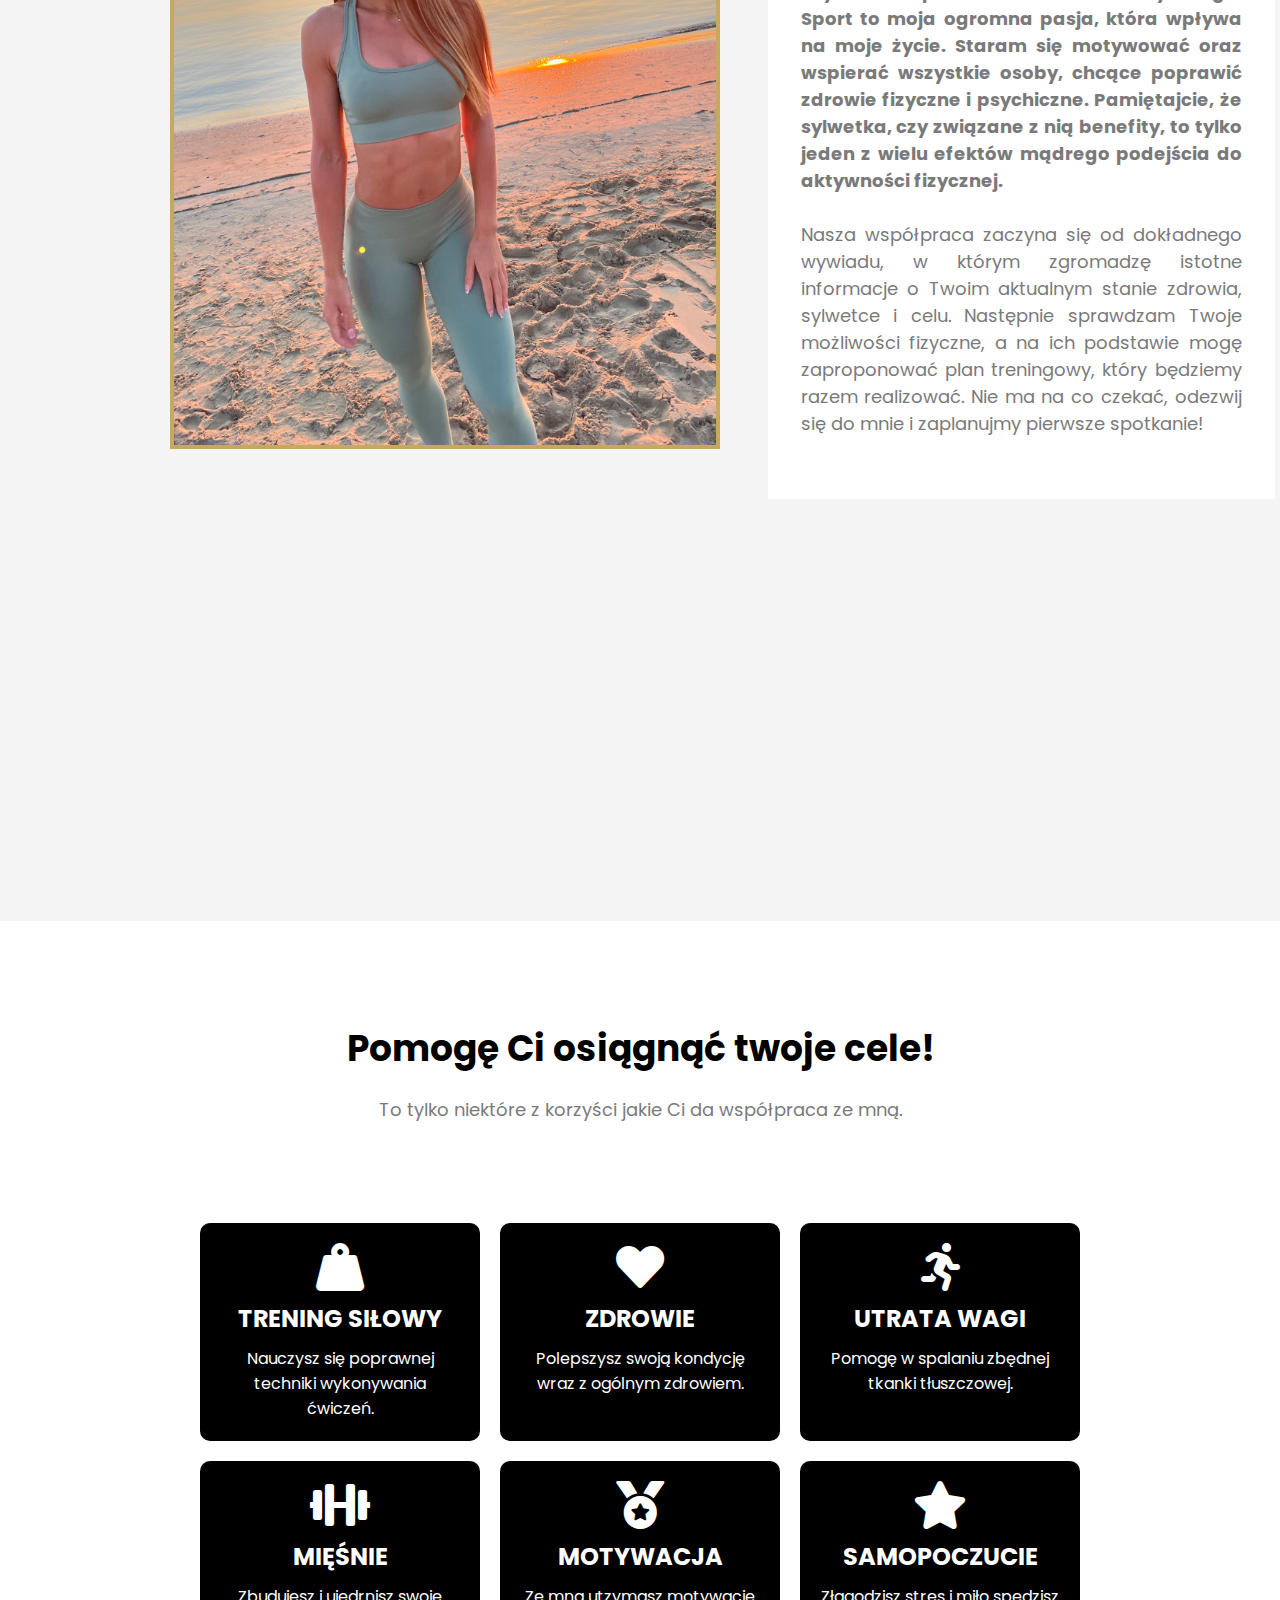
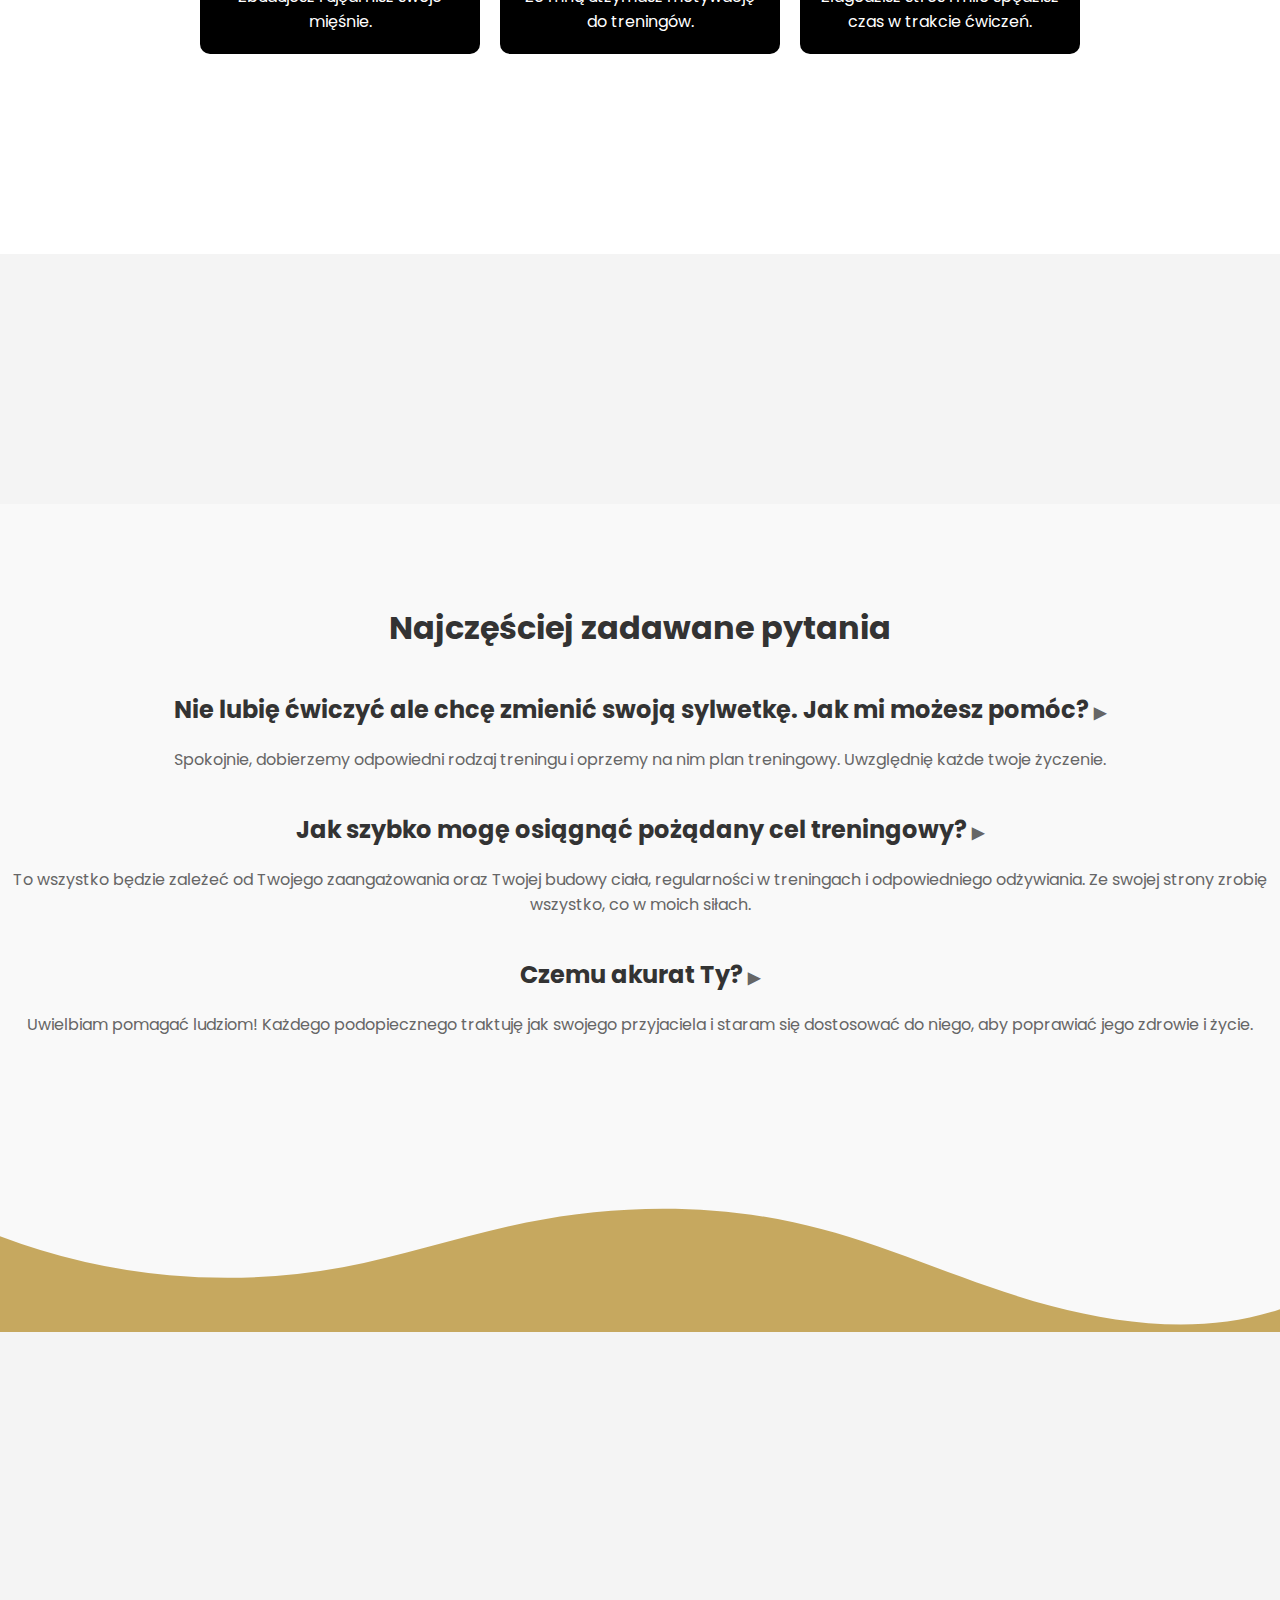
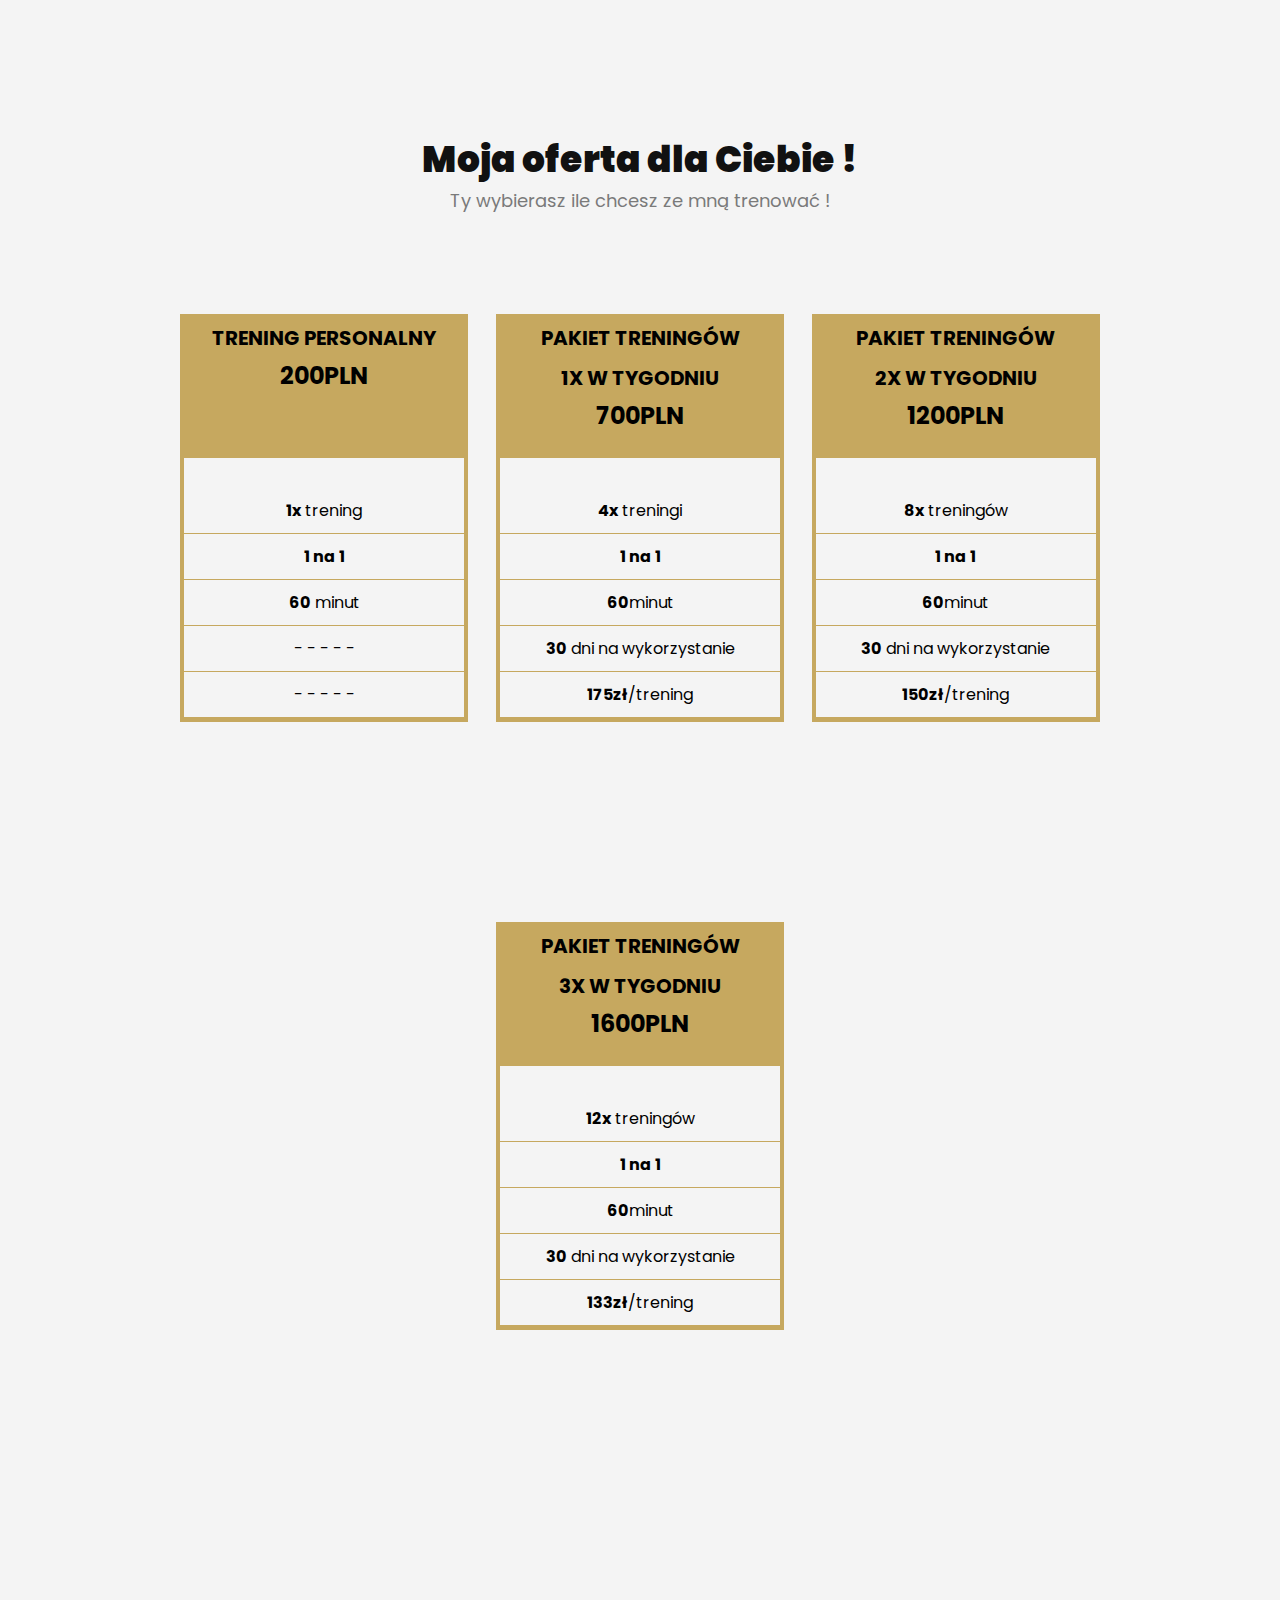
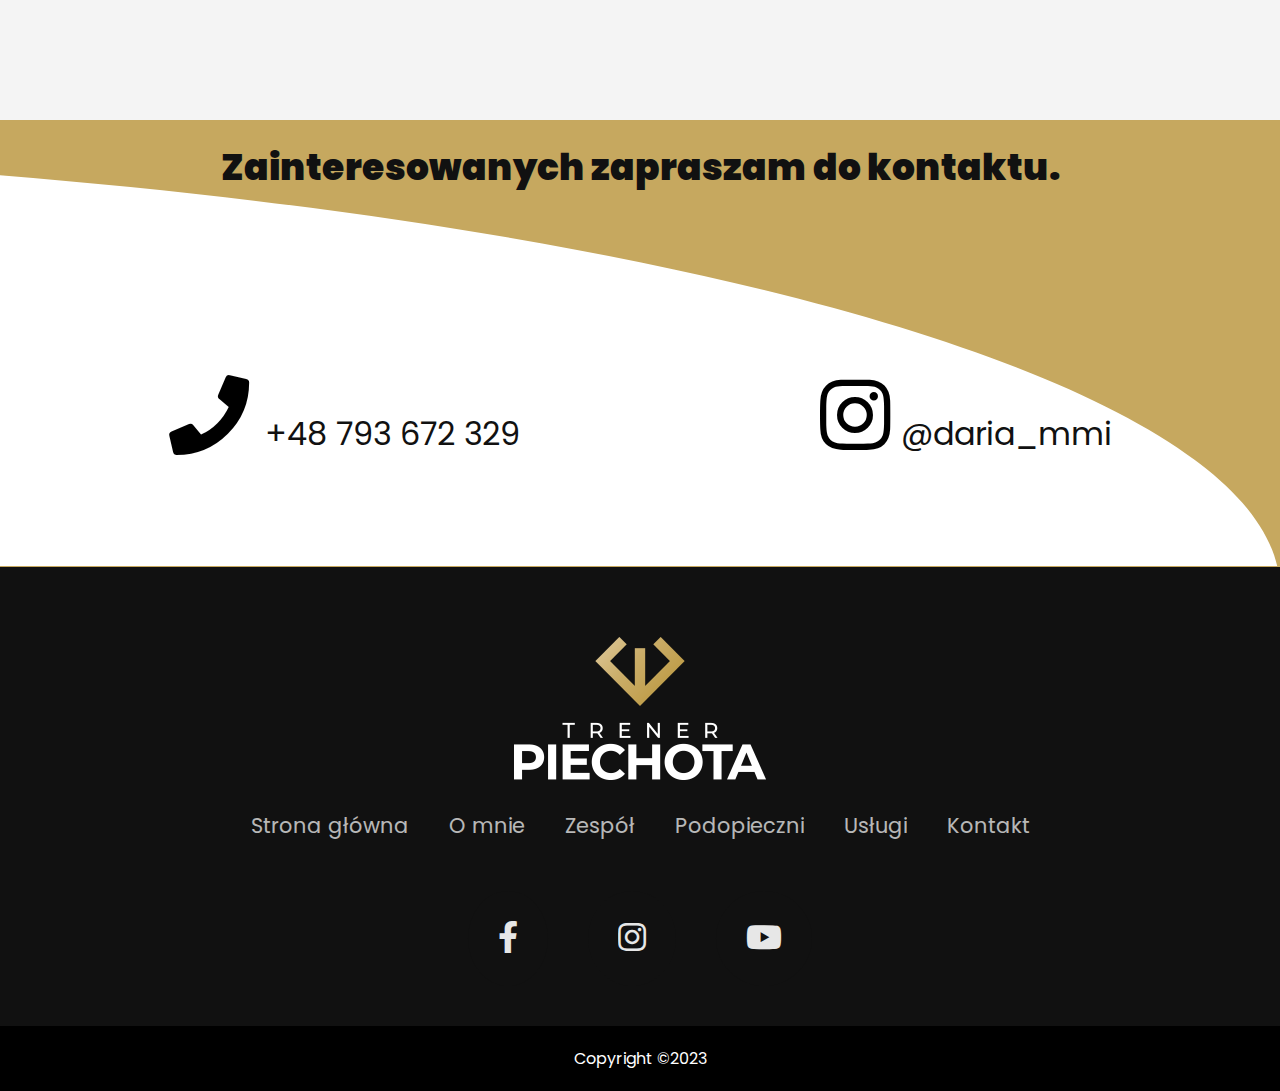
==== commit c49da242: "another change" ====
--- a/index.html
+++ b/index.html
@@ -42,40 +42,29 @@
     </section>
 
 
-    
+
 
     <section class="about" id="about">
-        <div class="custom-shape-divider-top-1695307355">
-            <svg data-name="Layer 1" xmlns="http://www.w3.org/2000/svg" viewBox="0 0 1200 120" preserveAspectRatio="none">
-                <path d="M985.66,92.83C906.67,72,823.78,31,743.84,14.19c-82.26-17.34-168.06-16.33-250.45.39-57.84,11.73-114,31.07-172,41.86A600.21,600.21,0,0,1,0,27.35V120H1200V95.8C1132.19,118.92,1055.71,111.31,985.66,92.83Z" class="shape-fill"></path>
-            </svg>
-        </div>
 
         
         <div class="image">
-            <img src="./5.JPG" alt="daria">
+            <img src="./IMG_3614.JPG" alt="daria">
         </div>
 
         <div class="content">
             <h1>KIM JESTEM?</h1>
-            <p> Jestem trenerką kobiet i specjalizuje się w treningach siłowych, rozciąganiu oraz pilatesie. Ze mną przekonasz się jak wiele zdrowotnych korzyści może wynikać z uprawnienia regularnej aktywności fizycznej!
+            <p> <strong>Jestem trenerką kobiet i specjalizuje się w treningach siłowych, rozciąganiu oraz pilatesie. Ze mną przekonasz się jak wiele zdrowotnych korzyści może wynikać z uprawnienia regularnej aktywności fizycznej!
                 Trenuję regularnie od 8 lat, a od 5 kształcę się, jako trener personalny i instruktorka zajęć fitness. Aktualnie jestem w trakcie edukacji i uzyskania uprawnień trenera medycznego.
-                Sport to moja ogromna pasja, która wpływa na moje życie. Staram się motywować oraz wspierać wszystkie osoby, chcące poprawić zdrowie fizyczne i psychiczne. Pamiętajcie, że sylwetka, czy związane z nią benefity, to tylko jeden z wielu efektów mądrego podejścia do aktywności fizycznej.</p>    
-        </div>
-
-    </section>
-
-    <section class="continuation" id="continuation">
-
-        <div class="content">
-            <h1>Zapisz się na trening !</h1>
-            <p>Nasza współpraca zaczyna się od dokładnego wywiadu, w którym zgromadzę istotne informacje o Twoim aktualnym stanie zdrowia, sylwetce i celu. Następnie sprawdzam Twoje możliwości fizyczne,
-                 a na ich podstawie mogę zaproponować plan treningowy, który będziemy razem realizować. Nie ma na co czekać, odezwij się do mnie i zaplanujmy pierwsze spotkanie!</p>
-        </div>
-
-        <div class="image">
-            <img src="./IMG-4697.jpg" alt="daria">
-        </div>
+                Sport to moja ogromna pasja, która wpływa na moje życie. Staram się motywować oraz wspierać wszystkie osoby, chcące poprawić zdrowie fizyczne i psychiczne. Pamiętajcie, że sylwetka, czy związane z nią benefity, to tylko jeden z wielu efektów mądrego podejścia do aktywności fizycznej.</strong>
+                <br><br>
+                Nasza współpraca zaczyna się od dokładnego wywiadu, w którym zgromadzę istotne informacje o Twoim aktualnym stanie zdrowia, sylwetce i celu. Następnie sprawdzam Twoje możliwości fizyczne,
+                 a na ich podstawie mogę zaproponować plan treningowy, który będziemy razem realizować. Nie ma na co czekać, odezwij się do mnie i zaplanujmy pierwsze spotkanie!</p>   
+        </div>
+
+    </section>
+
+    <section class="parallex">
+        <!-- Your content or background image goes here -->
     </section>
 
     <section class="features" id="features">
@@ -266,10 +255,6 @@
             <p><a href="https://www.instagram.com/daria_mmi/"><i class="fab fa-instagram fa-2xl"></i></a> @daria_mmi</p>
         </div>
     </div>
-    </section>
-
-    <section class="parallax-section3">
-        <!-- Your content or background image goes here -->
     </section>
 
     <footer>
--- a/daria.css
+++ b/daria.css
@@ -19,7 +19,7 @@
 
 /* Body background color */
 body {
-    background: #fff;
+    background: #f4f4f4;
 }
 
 
@@ -87,35 +87,12 @@
     position: relative;
     margin-top: -70px;
     gap: .1rem;
-    background: linear-gradient(135deg, #e3b94f 20%, #eed91c 100%);
     overflow: hidden;
     padding-top: 100px;
     padding-bottom: 100px;
     margin-bottom: -20px;
 
     
-}
-
-.custom-shape-divider-top-1695307355 {
-    position: absolute;
-    top: 0;
-    left: 0;
-    width: 100%;
-    overflow: hidden;
-    line-height: 0;
-    transform: rotate(180deg);
-}
-
-.custom-shape-divider-top-1695307355 svg {
-    position: relative;
-    display: block;
-    width: calc(126% + 1.3px);
-    height: 324px;
-    transform: rotateY(180deg);
-}
-
-.custom-shape-divider-top-1695307355 .shape-fill {
-    fill: #FFFFFF;
 }
 
 /* About image styles */
@@ -129,7 +106,7 @@
 .about .image img {
     width: 550px;
     height: 775px;
-    border: solid #fff 4px;
+    border: solid #C6A85F 4px;
     margin-left: 50px;
     margin-top: 50px;
 }
@@ -145,11 +122,11 @@
 }
 
 .about .content h1 {
-    color: #FFFFFF;
+    color: #000;
     font-size: 77px;
     font-weight: 900;
     margin-bottom: 10px;
-    background: linear-gradient(120deg, #f7751f 60%, #f9bf2c 40%);
+    background-color: #C6A85F;
     padding: 33px 33px 33px 33px;
     width: 550px;
     height: 145px;
@@ -157,7 +134,8 @@
 
 /* About paragraph styles */
 .about .content p {
-    color: #C6A85F;
+    color: #7a7a7a;
+    text-align: justify;
     font-size: 18px;
     background-color: #fff;
     padding: 33px 33px 33px 33px;
@@ -171,91 +149,6 @@
 
 }
 
-.continuation {
-    display: flex;
-    align-items: center;
-    position: relative;
-    margin-top: -70px;
-    gap: .1rem;
-    background: linear-gradient(135deg, #e3b94f 20%, #eed91c 100%);
-    overflow: hidden;
-    padding-top: 100px;
-    padding-bottom: 100px;
-    margin-bottom: -20px;
-    background-attachment: fixed;
-    background-position: center;
-    background-repeat: no-repeat;
-    background-size: cover;
-    background-image: url('IMG_E4362.JPG');
-    z-index: 0; /* Ensure the content is below the pseudo-element */
-    color: #fff;
-}
-
-.continuation::before {
-    content: "";
-    position: absolute;
-    top: 0;
-    left: 0;
-    width: 100%;
-    height: 100%;
-    background: rgba(255, 255, 255, 0.5); /* Adjust the color and opacity as needed */
-    z-index: 1; /* Ensure it's above the background image */
-}
-
-.continuation .image {
-    flex: 1 1 calc(50% - 3rem);
-    position: relative;
-    margin-right: 150px;
-    z-index: 2;
-}
-
-.continuation .image img {
-    width: 550px;
-    height: 776px;
-    object-fit: cover; /* Crop the image to cover the fixed dimensions */
-    overflow: hidden;
-}
-/* Add decoration to the .feature-content div on the right side */
-
-.continuation .content {
-    flex: 1 1 calc(50% - 4rem);
-    position: relative;
-    margin-top: 60px;
-    margin-left: 100px;
-    text-align: center;
-    padding: 1.5rem;
-    z-index: 2;
-}
-
-.continuation .content h1 {
-    color: #f9bf2c;
-    font-size: 60px;
-    font-weight: 900;
-    line-height: 60px;
-    letter-spacing: 2px;
-    margin-bottom: 10px;
-    background: #fff;
-    padding: 33px 33px 33px 33px;
-    width: 518px;
-    height: 240px;
-}
-
-.continuation .content p {
-    color: #fff;
-    font-size: 18px;
-    background: linear-gradient(45deg, #f7751f 60%, #f9bf2c 40%);
-    padding: 33px 33px 33px 33px;
-    letter-spacing: 1px;
-    width: 507px;
-    height: 635px;
-    margin-left: 1.1%;
-    margin-bottom: 8%;
-    top: -80px;
-    position: relative;
-    z-index: 1;
-
-}
-
 .features {
     background: #fff; /* Set an appropriate background color */
     padding: 100px; /* Increase the padding to make the section bigger */
@@ -271,7 +164,7 @@
 
 .features .content p {
     font-size: 18px; /* Adjust the font size as needed */
-    color: #C6A85F; /* Set an appropriate paragraph text color */
+    color: #7a7a7a; /* Set an appropriate paragraph text color */
 }
 
 .feature-content {
@@ -283,35 +176,11 @@
 }
 
 .feature {
-    background: linear-gradient(135deg, #e3b94f, #eed91c);
+    background-color: #000;
     padding: 20px;
     text-align: center;
     border-radius: 10px;
     /* Add other styles for individual feature items */
-}
-
-#feature-1 {
-    background: linear-gradient(135deg, #e3b94f, #eed91c);
-}
-
-#feature-2 {
-    background: linear-gradient(135deg, #a62929, #ff0000);
-}
-
-#feature-3 {
-    background: linear-gradient(135deg, #363cb6, #1052eb);
-}
-
-#feature-4 {
-    background: linear-gradient(135deg, #7940b3, #a107e8);
-}
-
-#feature-5 {
-    background: linear-gradient(135deg, #2fac2d, #03fb13);
-}
-
-#feature-6 {
-    background: linear-gradient(135deg, #b43d8a, #f300be);
 }
 
 .feature i {
@@ -394,7 +263,7 @@
 .custom-shape-divider-bottom-1695403821 svg {
     width: 100%;
     height: auto;
-    fill: #0000FF; /* Match the background color of the .qa section */
+    fill: #C6A85F; /* Match the background color of the .qa section */
     margin-bottom: -110px;
     margin-top: 150px;
 }
@@ -445,6 +314,7 @@
     padding: 50px;
     margin-top: 50px;
     margin-top: 100px;
+    background-color: #f4f4f4;
 }
 
 .pricing .heading {
@@ -459,7 +329,7 @@
 }
 
 .pricing .heading p {
-    color: #C6A85F;
+    color: #7a7a7a;
     font-size: 18px;
 }
 
@@ -501,7 +371,7 @@
 }
 
 .custom-shape-divider-top-1695417287 .shape-fill {
-    fill: #34eb18;
+    fill: #C6A85F;
 }
 
 .contact .heading {
@@ -513,7 +383,7 @@
     text-align: center;
     font-size: 36px;
     font-weight: 900;
-    color: #fff;
+    color: #111;
     z-index: 1;
 }
 
@@ -535,7 +405,7 @@
 
 .contact .telefon i {
     padding-right: 1rem;
-    color: #34eb18;
+    color: #000;
     font-size: 80px;
 }
 
@@ -556,10 +426,7 @@
     border-radius: 20%;
     padding-right: 10px;
     padding-left: 3px;
-    color: #fff;; 
-    background: #d6249f;
-    background: radial-gradient(circle at 30% 107%, #fdf497 0%, #fdf497 5%, #fd5949 45%,#d6249f 60%,#285AEB 90%);
-    box-shadow: 0px 3px 10px rgba(0,0,0,.25);
+    color: #000;
 }
 
 .parallax-section3 {
@@ -636,50 +503,6 @@
         
     }
 
-    .continuation {
-        flex-direction: column;
-        justify-content: center;
-        align-items: center;
-        height: 1500px;
-        margin-bottom: 100px;
-    }
-
-    .continuation .image {
-        flex: 1 1 100%;
-        align-items: center;
-        top: -150px;
-    }
-
-    .continuation .image img {
-        max-width: 100%;
-        height: 804px;
-        width: 570px;
-        margin-left: 120px;
-    }
-
-    .continuation .content {
-        flex: 1 1 100%;
-        margin-top: 100px;
-        margin-right: 120px;
-    }
-
-    .continuation .content h1 {
-        font-size: 60px;
-        height: 143px;
-        width: 984px;
-        margin-left: 30px;
-        
-    }
-
-    .continuation .content p {
-        font-size: 18px;
-        height: 439px;
-        width: 941px;
-        margin-top: 40px;
-        margin-left: 55px;
-        
-    }
-
     .feature-content {
         grid-template-columns: repeat(2, 1fr); /* Change to a 2-column grid */
         padding: 50px; /* Reduce padding for smaller screens */
@@ -703,27 +526,6 @@
     
     }
 
-    .custom-shape-divider-top-1695417287 {
-        position: absolute;
-        top: 0;
-        left: 0;
-        width: 100%;
-        overflow: hidden;
-        line-height: 0;
-        transform: rotate(180deg);
-    }
-    
-    .custom-shape-divider-top-1695417287 svg {
-        position: relative;
-        display: block;
-        width: calc(2000% + 2px);
-        height: 400px;
-    }
-    
-    .custom-shape-divider-top-1695417287 .shape-fill {
-        fill: #34eb18;
-    }
-
 }
 
 @media (max-width: 768px) {
@@ -776,50 +578,6 @@
 
     }
 
-    .continuation {
-        flex-direction: column;
-        justify-content: center;
-        align-items: center;
-        height: 1600px;
-        margin-bottom: 50px;
-    }
-
-    .continuation .image {
-        flex: 1 1 100%;
-        align-items: center;
-        top: -150px;
-    }
-
-    .continuation .image img {
-        max-width: 100%;
-        height: 804px;
-        width: 570px;
-        margin-left: 75px;
-    }
-
-    .continuation .content {
-        flex: 1 1 100%;
-        margin-top: 100px;
-        margin-right: 120px;
-    }
-
-    .continuation .content h1 {
-        font-size: 55px;
-        height: 121px;
-        width: 697px;
-        margin-left: 30px;
-        
-    }
-
-    .continuation .content p {
-        font-size: 18px;
-        height: 565px;
-        width: 667px;
-        margin-top: 60px;
-        margin-left: 55px;
-        
-    }
-
     .feature-content {
         grid-template-columns: 1fr; /* Change to a single-column grid */
         padding: 20px; /* Further reduce padding for very small screens */
@@ -863,27 +621,6 @@
     .contact .instagram {
         margin-top: 0; /* Reset margin-top for contact items */
     }
-
-    .custom-shape-divider-top-1695417287 {
-        position: absolute;
-        top: 0;
-        left: 0;
-        width: 100%;
-        overflow: hidden;
-        line-height: 0;
-        transform: rotate(180deg);
-    }
-    
-    .custom-shape-divider-top-1695417287 svg {
-        position: relative;
-        display: block;
-        width: calc(2000% + 2px);
-        height: 400px;
-    }
-    
-    .custom-shape-divider-top-1695417287 .shape-fill {
-        fill: #34eb18;
-    }
     
 }
 
@@ -923,44 +660,6 @@
 
     }
 
-    .continuation {
-        flex-direction: column;
-        justify-content: center;
-        align-items: center;
-        height: 1300px;
-        margin-bottom: 100px;
-    }
-
-    .continuation .content h1 {
-        font-size: 45px;
-        height: 121px;
-        width: 410px;
-        margin-left: 30px;
-        
-    }
-
-    .continuation .content p {
-        font-size: 18px;
-        height: 565px;
-        width: 380px;
-        margin-top: 60px;
-        margin-left: 45px;
-        
-    }
-
-    .continuation .image {
-        margin-top: 20px;
-        align-items: center;
-        margin-left: 20%;
-        margin-bottom: 0;
-    }
-
-    .continuation .image img {
-        min-width: 410px;
-        height: 579px;
-        width: 410px;
-    }
-
     .qa h1 {
         font-size: 25px;
         color: #333;
@@ -975,27 +674,6 @@
 
     .qa .qa-container p {
         font-size: 13px;
-    }
-
-    .custom-shape-divider-top-1695417287 {
-        position: absolute;
-        top: 0;
-        left: 0;
-        width: 100%;
-        overflow: hidden;
-        line-height: 0;
-        transform: rotate(180deg);
-    }
-    
-    .custom-shape-divider-top-1695417287 svg {
-        position: relative;
-        display: block;
-        width: calc(6000% + 2px);
-        height: 400px;
-    }
-    
-    .custom-shape-divider-top-1695417287 .shape-fill {
-        fill: #34eb18;
     }
   }
 
@@ -1026,6 +704,10 @@
     animation: bounce 2s;
 }
 
+.feature-content .feature:hover {
+    animation: bounce 0.5s infinite;
+}
+
 @keyframes bounce {
     0%, 100% {
         transform: translateY(0);
--- a/price.css
+++ b/price.css
@@ -0,0 +1,127 @@
+@import url(https://fonts.googleapis.com/css?family=Lato:400,700);
+
+/* Center-align the content of the pricing section */
+#pricing {
+  text-align: center;
+  background-color: #f4f4f4;
+}
+
+/* Style the heading */
+
+/* Style the plan containers (boxes) */
+.plan {
+  display: inline-block;
+  margin: 10px 1%;
+  font-family: 'Lato', Arial, sans-serif;
+  margin-top: 100px;
+  margin-bottom: 100px;
+  border: solid #C6A85F 4px;
+  /* Add any other styling for pricing plans */
+}
+
+/* ... Rest of your CSS for .plan classes ... */
+
+
+.plan-inner {
+  margin: 0 auto;
+  min-width: 280px;
+  max-width: 100%;
+  position:relative;
+  background-color: #f4f4f4;
+}
+
+.entry-title {
+  background: #C6A85F;
+  height: 140px;
+  position: relative;
+  text-align: center;
+  color: #000;
+  margin-bottom: 30px;
+}
+
+.entry-title>h3 {
+  background: #C6A85F;
+  font-size: 20px;
+  padding: 5px 0;
+  text-transform: uppercase;
+  font-weight: 700;
+  margin: 0;
+}
+
+.entry-title .price {
+  position: absolute;
+  bottom: -25px;
+  background: #000;
+  height: 95px;
+  width: 95px;
+  margin: 0 auto;
+  left: 0;
+  right: 0;
+  overflow: hidden;
+  border-radius: 50px;
+  border: 5px solid #f4f4f4;
+  line-height: 80px;
+  font-size: 28px;
+  font-weight: 700;
+}
+
+.pricing span {
+  position: absolute;
+  font-size: 9px;
+  bottom: -10px;
+  left: 30px;
+  font-weight: 400;
+}
+
+.entry-content {
+  color: #000;
+}
+
+.entry-content ul {
+  margin: 0;
+  padding: 0;
+  background-color: #f4f4f4;
+  list-style: none;
+  text-align: center;
+}
+
+.entry-content li {
+  border-bottom: 1px solid #C6A85F;
+  padding: 10px 0;
+}
+
+.basic .entry-title {
+  background: #C6A85F;
+}
+
+.basic .entry-title > h3 {
+  background: #C6A85F;
+}
+
+.basic .price {
+  background: #C6A85F;
+}
+
+.standard .entry-title {
+  background: #C6A85F;
+}
+
+.standard .entry-title > h3 {
+  background: #C6A85F;
+}
+
+.standard .price {
+  background: #C6A85F;
+}
+
+.ultimite .entry-title > h3 {
+  background: #C6A85F;
+}
+
+.ultimite .entry-title {
+  background: #C6A85F;
+}
+
+.ultimite .price {
+  background: #C6A85F;
+}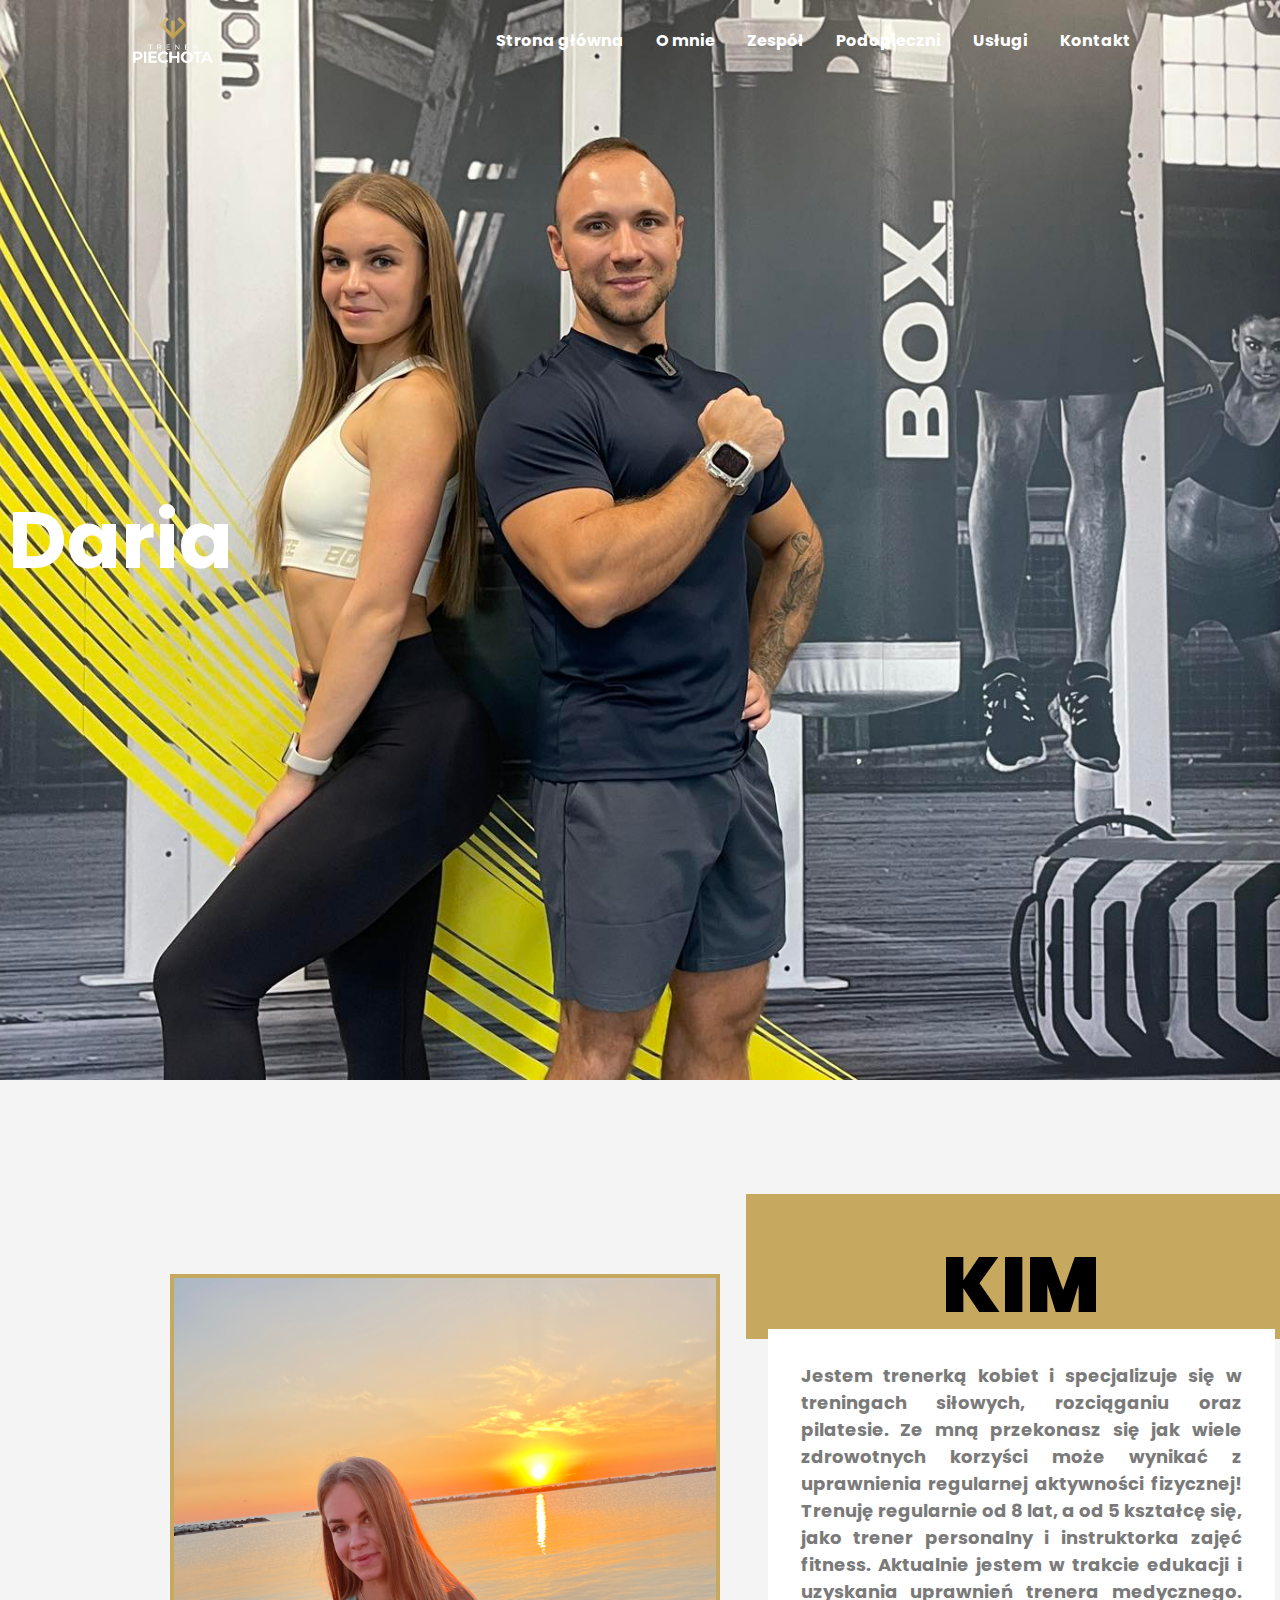
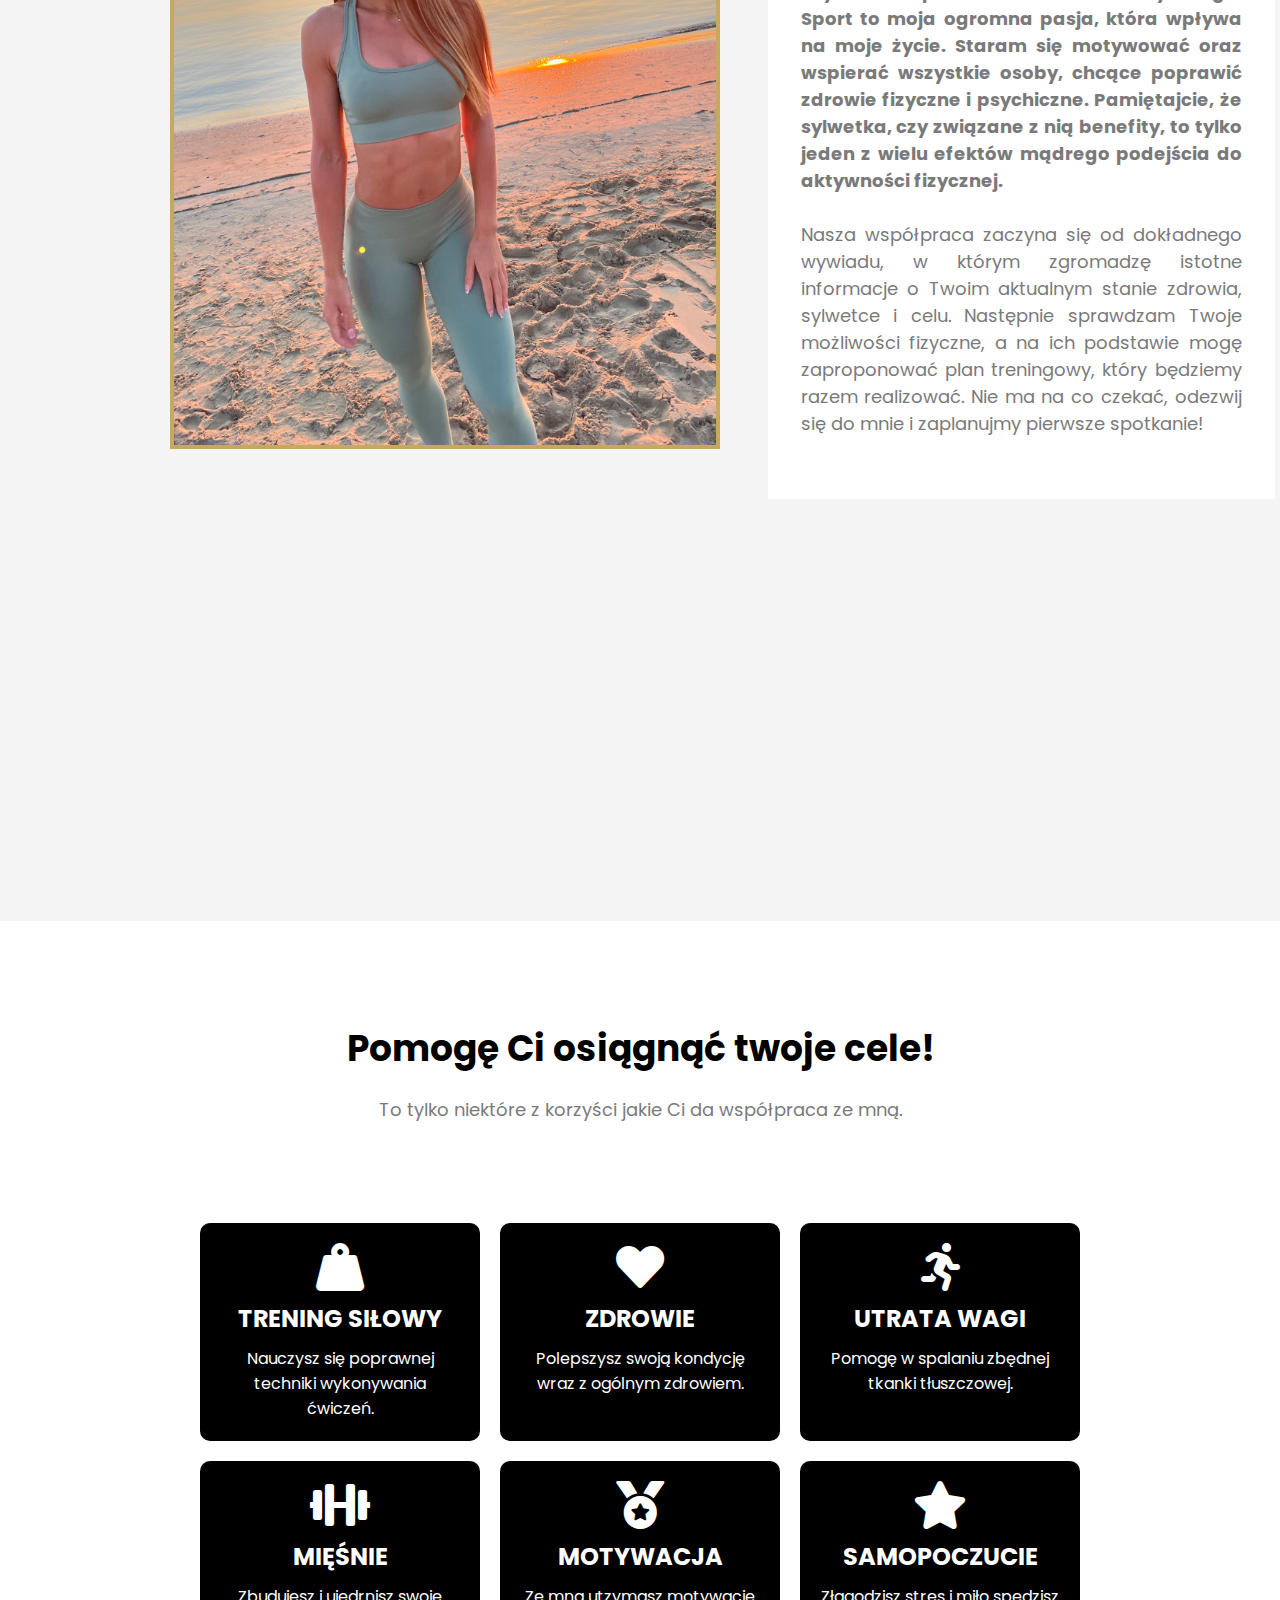
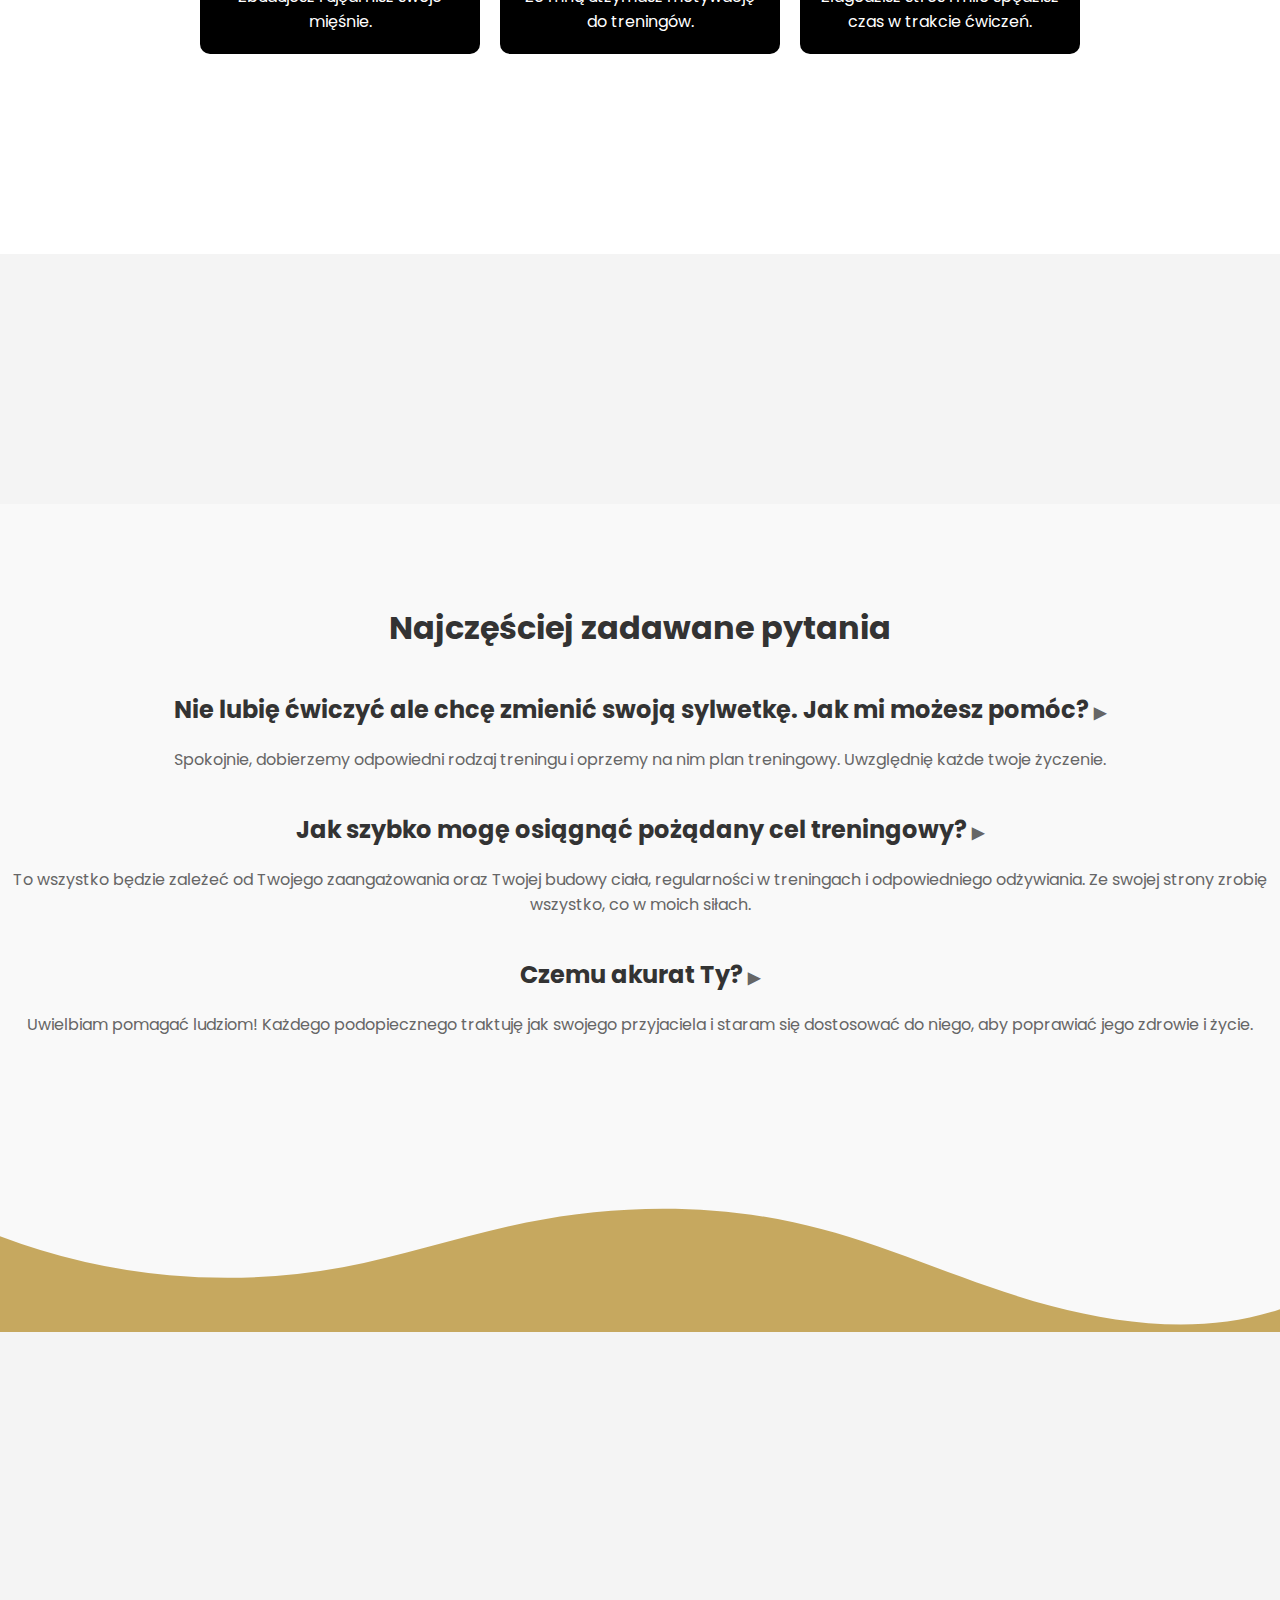
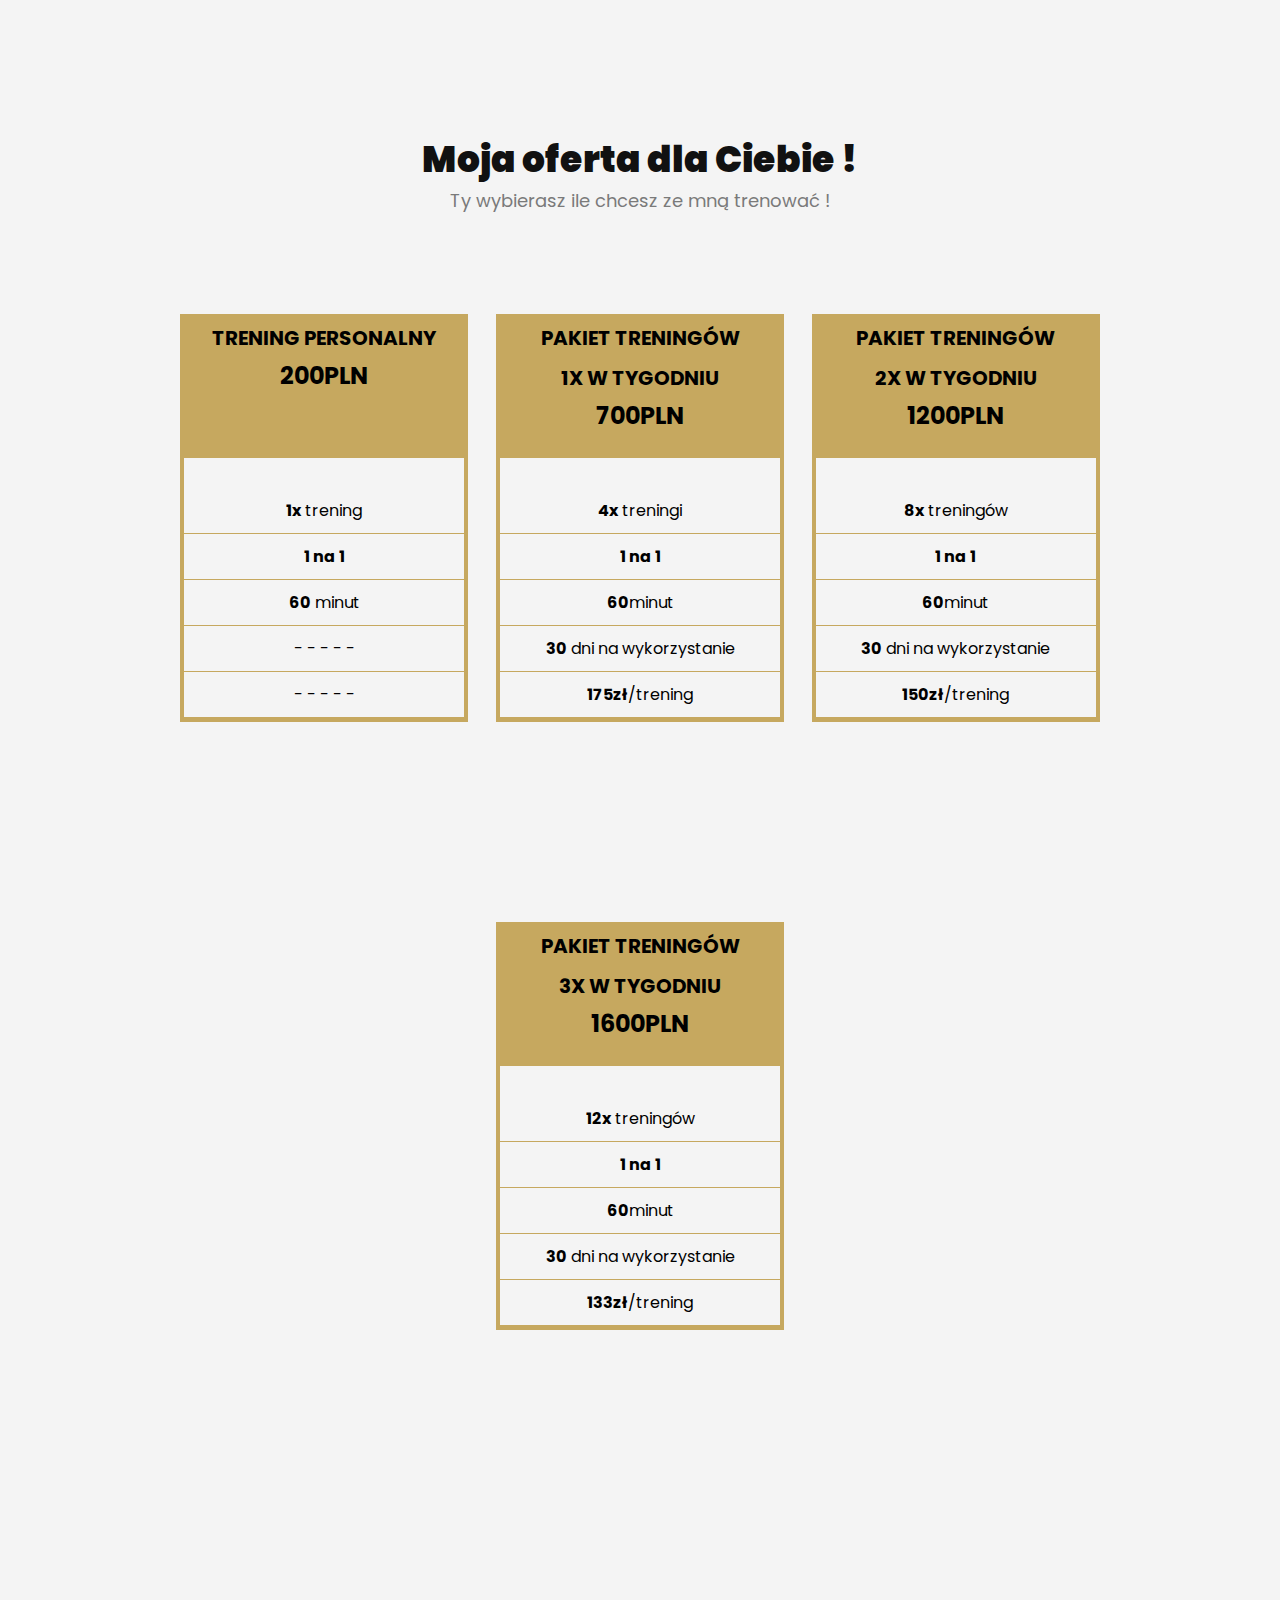
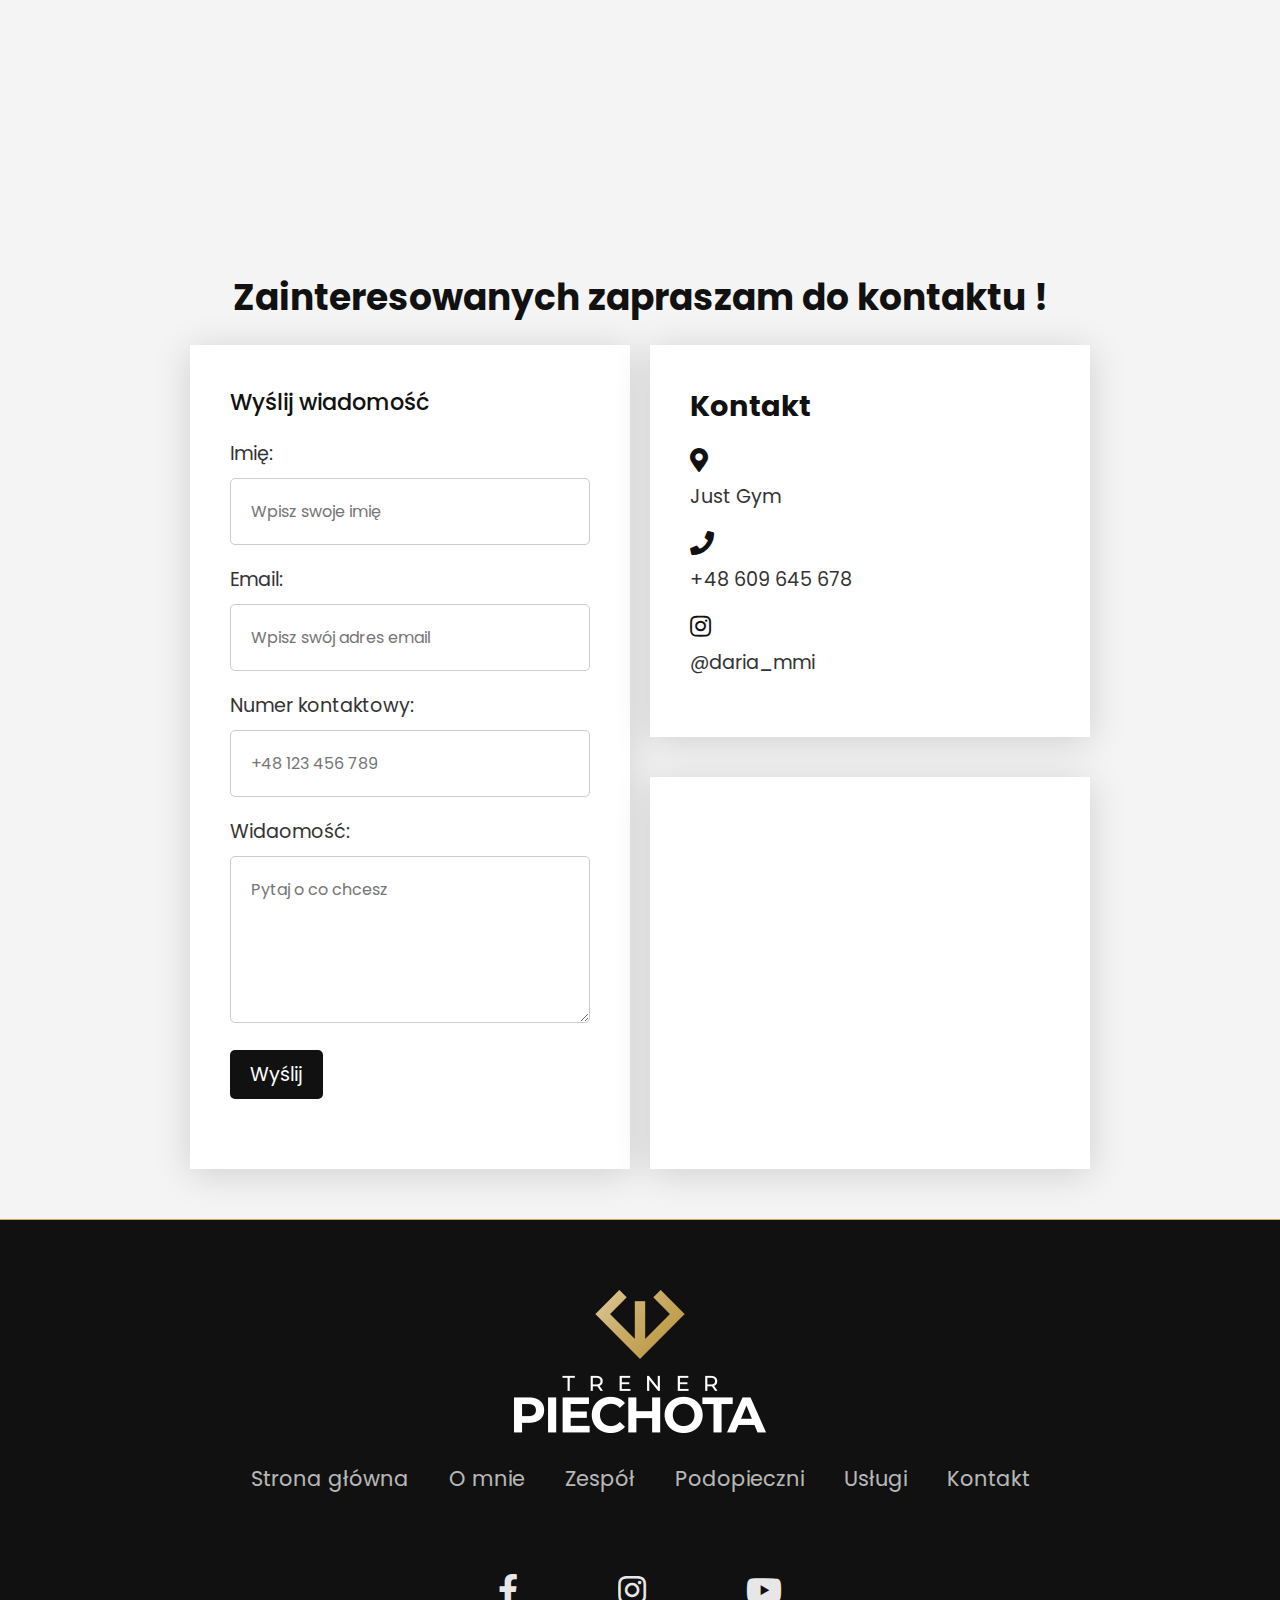
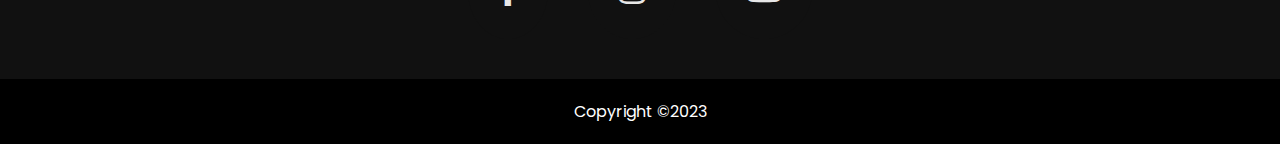
==== commit b6caa562: "just commit" ====
--- a/index.html
+++ b/index.html
@@ -9,7 +9,10 @@
   <link rel="stylesheet" href="footer-style.css">
   <link rel="stylesheet" href="daria.css">
   <link rel="stylesheet" href="price.css">
+  <link rel="stylesheet" href="kontakt.css">
   <link rel="stylesheet" href="https://cdnjs.cloudflare.com/ajax/libs/font-awesome/5.15.3/css/all.min.css">
+
+
   <link rel="icon" href="assets\img\ico2.png">
 </head>
 <body>
@@ -232,30 +235,60 @@
         <!-- Your content or background image goes here -->
     </section>
 
-    
-    
-
-
-    <section class="contact" id="contact">
-        <div class="custom-shape-divider-top-1695417287">
-            <svg data-name="Layer 1" xmlns="http://www.w3.org/2000/svg" viewBox="0 0 1200 120" preserveAspectRatio="none">
-                <path d="M600,112.77C268.63,112.77,0,65.52,0,7.23V120H1200V7.23C1200,65.52,931.37,112.77,600,112.77Z" class="shape-fill"></path>
-            </svg>
-        </div>
-        <div class="heading">
-        <h1>Zainteresowanych zapraszam do kontaktu.</h1>
-        </div>
-
-        <div class="wrapper">
-        <div class="telefon">
-            <p><i class="fas fa-phone fa-2xl"></i>+48 793 672 329</p>
-        </div>
-
-        <div class="instagram">
-            <p><a href="https://www.instagram.com/daria_mmi/"><i class="fab fa-instagram fa-2xl"></i></a> @daria_mmi</p>
-        </div>
+    <section class="contact-page">
+      <div class="title">
+        <h1>Zainteresowanych zapraszam do kontaktu !</h1>
+      </div>
+      <div class="box">
+      <div class="contact form">
+        <h3>Wyślij wiadomość</h3>
+       <form action="#" method="POST">
+          <div class="form-group">
+              <label for="name">Imię:</label>
+              <input type="text" id="name" name="name" placeholder="Wpisz swoje imię" required>
+          </div>
+          <div class="form-group">
+              <label for="email">Email:</label>
+              <input type="email" id="email" name="email" placeholder="Wpisz swój adres email" required>
+          </div>
+          <div class="form-group">
+              <label for="tel">Numer kontaktowy:</label>
+              <input type="tel" id="tel" name="tel" placeholder="+48 123 456 789" required>
+          </div>
+          <div class="form-group">
+              <label for="message">Widaomość:</label>
+              <textarea id="message" name="message" rows="5" placeholder="Pytaj o co chcesz" required></textarea>
+          </div>
+          <div class="form-group">
+              <button type="submit">Wyślij</button>
+          </div>
+      </form>
     </div>
-    </section>
+    <div class="contact info">
+      <h2>Kontakt</h2>
+      <div class="contact-details">
+          <div class="address">
+              <i class="fas fa-map-marker-alt"></i>
+              <p>Just Gym</p>
+          </div>
+          <div class="phone">
+              <i class="fas fa-phone"></i>
+              <p>+48 609 645 678</p>
+          </div>
+          <div class="insta">
+            <a href="https://www.instagram.com/daria_mmi/"><i class="fab fa-instagram"></i></a>
+            <p>@daria_mmi</p>
+          </div>
+      </div>
+  </div>
+  <div class="contact map">
+    <iframe src="https://www.google.com/maps/embed?pb=!1m18!1m12!1m3!1d39149.11597398783!2d21.009710184917367!3d52.1739706247417!2m3!1f0!2f0!3f0!3m2!1i1024!2i768!4f13.1!3m3!1m2!1s0x471ecd5e04d29ce1%3A0x65c2e5d6cd5aaa94!2sJust%20GYM!5e0!3m2!1spl!2spl!4v1695591909100!5m2!1spl!2spl" width="440" height="392.4" style="border:0;" allowfullscreen="" loading="lazy" referrerpolicy="no-referrer-when-downgrade"></iframe>
+  </div>
+</div> 
+</section>
+
+    
+    
 
     <footer>
         <div class="footerContainer">
--- a/daria.css
+++ b/daria.css
@@ -7,6 +7,7 @@
     padding: 0;
     box-sizing: border-box;
     font-family: 'Poppins', sans-serif;
+    scroll-behavior: smooth;
 }
 
 /* Smooth scrolling behavior and scroll padding */
@@ -345,89 +346,242 @@
     background-position-y: top;
 }
 
-/* Contact section styles */
-.contact {
-    
-    background-color: #fff;
+.contact-page {
     position: relative;
-    overflow: hidden;
-}
-
-.custom-shape-divider-top-1695417287 {
-    position: absolute;
-    top: 0;
-    left: 0;
     width: 100%;
-    overflow: hidden;
-    line-height: 0;
-    transform: rotate(180deg);
-}
-
-.custom-shape-divider-top-1695417287 svg {
-    position: relative;
-    display: block;
-    width: calc(300% + 1.3px);
-    height: 500px;
-}
-
-.custom-shape-divider-top-1695417287 .shape-fill {
-    fill: #C6A85F;
-}
-
-.contact .heading {
+    max-width: 1000px;
+    margin: 0 auto;
+    padding: 50px;
+    margin-top: 20px;
+}
+
+.contact-page title {
     display: flex;
     justify-content: center;
     align-items: center;
-}
-.contact h1 {
+    font-size: 2em;
+}
+
+.contact-page .title h1 {
+    font-size: 36px;
+    font-weight: 700;
     text-align: center;
-    font-size: 36px;
-    font-weight: 900;
     color: #111;
-    z-index: 1;
-}
-
-.contact .wrapper {
-    display: flex;
-    justify-content: space-around;
-    align-items: center;
-}
-
-/* Contact telephone styles */
-.contact .telefon {
-    line-height: 2;
-    padding: 5rem 0;
-    font-size: 2rem;
+}
+
+.contact-page .box {
+    position: relative;
+    display: grid;
+    grid-template-columns: 1fr 1fr;
+    grid-template-rows: 1fr 1fr;
+    grid-template-areas: 
+    "form info"
+    "form map";
+    grid-gap: 20px;
+}
+
+.contact-page .contact {
+    padding: 40px;
+    background: #fff;
+    box-shadow: 0 5px 35px rgba(0,0,0,0.15);
+    margin-top: 20px;
+}
+
+
+.contact-page .contact h3 {
     color: #111;
-    margin-top: 100px;
-    z-index: 1;
-}
-
-.contact .telefon i {
-    padding-right: 1rem;
+    font-weight: 500;
+    font-size: 1.4em;
+    margin-bottom: 10px;
+}
+
+.contact-page .form{
+    grid-area: form;
+}
+
+.contact-page .info{
+    grid-area: info;
+}
+
+.contact-page .map{
+    grid-area: map;
+}
+
+/* Style the form */
+.contact-page .form label {
+    font-size: 1.2em;
+    color: #333;
+}
+
+.contact-page .form h3 {
+    margin-bottom: 20px;
+    color: #111;
+}
+
+.contact-page .form input[type="text"],
+.contact-page .form input[type="email"],
+.contact-page .form input[type="tel"],
+.contact-page .form textarea {
+    width: 100%;
+    padding: 20px;
+    padding-bottom: -50px;
+    margin-top: 10px;
+    margin-bottom: 20px;
+    border: 1px solid #ccc;
+    border-radius: 5px;
+    font-size: 1em;
+}
+
+.contact-page .form textarea {
+    resize: vertical;
+}
+
+/* Style the submit button */
+.contact-page .form button[type="submit"] {
+    background-color: #111;
+    color: #fff;
+    padding: 10px 20px;
+    border: none;
+    border-radius: 5px;
+    font-size: 1.2em;
+    cursor: pointer;
+    transition: background-color 0.3s ease;
+}
+
+.contact-page .form button[type="submit"]:hover {
+    background-color: #C6A85F;
     color: #000;
-    font-size: 80px;
-}
-
-/* Contact Instagram styles */
-.contact .instagram {
-    line-height: 2;
-    padding: 5rem 0;
-    font-size: 2rem;
+}
+
+/* Style the contact info */
+.contact-page .info h2 {
+    font-size: 1.8em;
     color: #111;
-    margin-top: 100px;
-    z-index: 1;
-}
-
-.contact .instagram i {
-    font-size: 80px;
-    height: 80px;
-    width: 75px;
-    border-radius: 20%;
-    padding-right: 10px;
-    padding-left: 3px;
-    color: #000;
-}
+    margin-bottom: 15px;
+}
+
+.contact-page .contact-details {
+    margin-top: 20px;
+}
+
+.contact-page .contact-details i {
+    font-size: 1.5em;
+    margin-right: 10px;
+    color: #111;
+    margin-bottom: 10px;
+}
+
+.contact-page .contact-details p {
+    font-size: 1.2em;
+    color: #333;
+    margin-bottom: 20px;
+}
+
+.contact-page .map {
+    position: relative;
+    width: 440px; /* Set a maximum width to ensure it fits within the parent div */
+    height: 392.4px;
+    overflow: hidden; /* Hide any overflowing content */
+    display: flex; /* Use flexbox to center the iframe */
+    justify-content: center; /* Horizontally center the iframe */
+    align-items: center; /* Vertically center the iframe */
+}
+
+.contact-page .map iframe {
+    min-width: 440px !important;/* Make the iframe fill its container width */
+    height: 392.4px; /* Make the iframe fill its container height */
+    border: none;
+    margin: 0;
+}
+
+
+
+
+
+/* Add more styling for your map here */
+
+/* Responsive adjustments */
+@media screen and (max-width: 768px) {
+    .contact-page {
+        padding: 20px;
+    }
+
+    .contact-page .box {
+        grid-template-columns: 1fr;
+        grid-template-rows: auto auto;
+        grid-template-areas: 
+        "form"
+        "info"
+        "map";
+    }
+
+    .contact-page .contact {
+        margin-top: 10px;
+    }
+}
+
+/* Add a media query for tablet-sized screens */
+@media (max-width: 768px) {
+    .contact-page {
+        /* Adjust styles for tablet screens */
+        padding: 20px; /* Reduce padding for smaller screens */
+    }
+
+    .contact-page .box {
+        /* Adjust grid layout for smaller screens */
+        grid-template-columns: 1fr;
+        grid-template-rows: auto auto auto;
+        grid-template-areas:
+            "form"
+            "info"
+            "map";
+    }
+
+    .contact-page .contact {
+        /* Margin adjustments for smaller screens */
+        margin-top: 10px;
+    }
+}
+
+/* Add a media query for mobile-sized screens */
+@media (max-width: 480px) {
+    .contact-page {
+        /* Further adjustments for mobile screens */
+        padding: 10px; /* Reduce padding for very small screens */
+    }
+
+    .contact-page .box {
+        /* Adjust grid layout for mobile screens */
+        grid-template-columns: 1fr;
+        grid-template-rows: auto auto auto auto;
+        grid-template-areas:
+            "form"
+            "info"
+            "map";
+    }
+
+    .contact-page .contact {
+        /* Margin adjustments for mobile screens */
+        margin-top: 5px;
+    }
+
+    /* Additional styling for form inputs on mobile screens */
+    .contact-page .form input[type="text"],
+    .contact-page .form input[type="email"],
+    .contact-page .form input[type="tel"],
+    .contact-page .form textarea {
+        font-size: 16px; /* Adjust font size for better readability on small screens */
+    }
+
+    /* Additional styling for submit button on mobile screens */
+    .contact-page .form button[type="submit"] {
+        padding: 8px 16px; /* Adjust button padding for mobile screens */
+        font-size: 18px; /* Increase font size for better visibility on small screens */
+    }
+}
+
+
+
 
 .parallax-section3 {
     height: 400px; /* Adjust the height of the parallax section as needed */
@@ -627,38 +781,57 @@
   @media (max-width: 480px) {
     /* CSS rules for screens up to 480px wide (e.g., mobile) */
 
-    .about .image {
-        margin-left: 55%;
-    }
-
-    .about .image img {
-        min-width: 410px;
-        height: 579px;
-        width: 410px;
-
-    }
-
-    .about .content {
-        flex: 1 1 100%;
-        margin-top: 2rem; /* Adjust margin as needed */
-        position: relative;
-    }
-
-    .about .content h1 {
-        font-size: 45px;
-        height: 121px;
-        width: 410px;
-        padding: 33px 0 33px 33px;
-
-    }
-
-    .about .content p {
-        height: 955px;
-        width: 380px;
-        padding: 21px 21px 21px 21px;
-        margin-left: 50px;
-
-    }
+        /* CSS rules for screens up to 480px wide (e.g., mobile) */
+    
+        .about {
+            flex-direction: column;
+            align-items: center;
+            padding-bottom: 20px;
+            padding-top: 20px;
+            padding-bottom: 20px; /* Adjust padding as needed */
+            padding-top: 40px; /* Increase padding for spacing */
+            margin-bottom: 20px; /* Add margin for spacing */
+        }
+    
+        .about .image {
+            margin-top: 70px;
+            margin-left: 0;
+            margin-right: 0;
+            flex: 1 1 100%;
+            align-items: center;
+            text-align: center;
+        }
+    
+        .about .image img {
+            max-width: 410px; /* Set the maximum width */
+            height: 579px; /* Set the height */
+            width: 100%; /* Ensure it scales proportionally */
+            margin: 0; /* Remove margins */
+        }
+    
+        .about .content {
+            flex: 1 1 100%;
+            margin: 1rem 0; /* Adjust margin as needed */
+            margin-bottom: 20px;
+            position: relative;
+            text-align: center; /* Center-align the content */
+        }
+    
+        .about .content h1 {
+            font-size: 45px;
+            height: auto;
+            width: 100%;
+            padding: 1rem; /* Add padding for spacing */
+            margin: 0; /* Remove margins */
+        }
+    
+        .about .content p {
+            height: auto;
+            width: 100%;
+            padding: 1rem; /* Add padding for spacing */
+            margin: 0; /* Remove margins */
+        }
+
 
     .qa h1 {
         font-size: 25px;
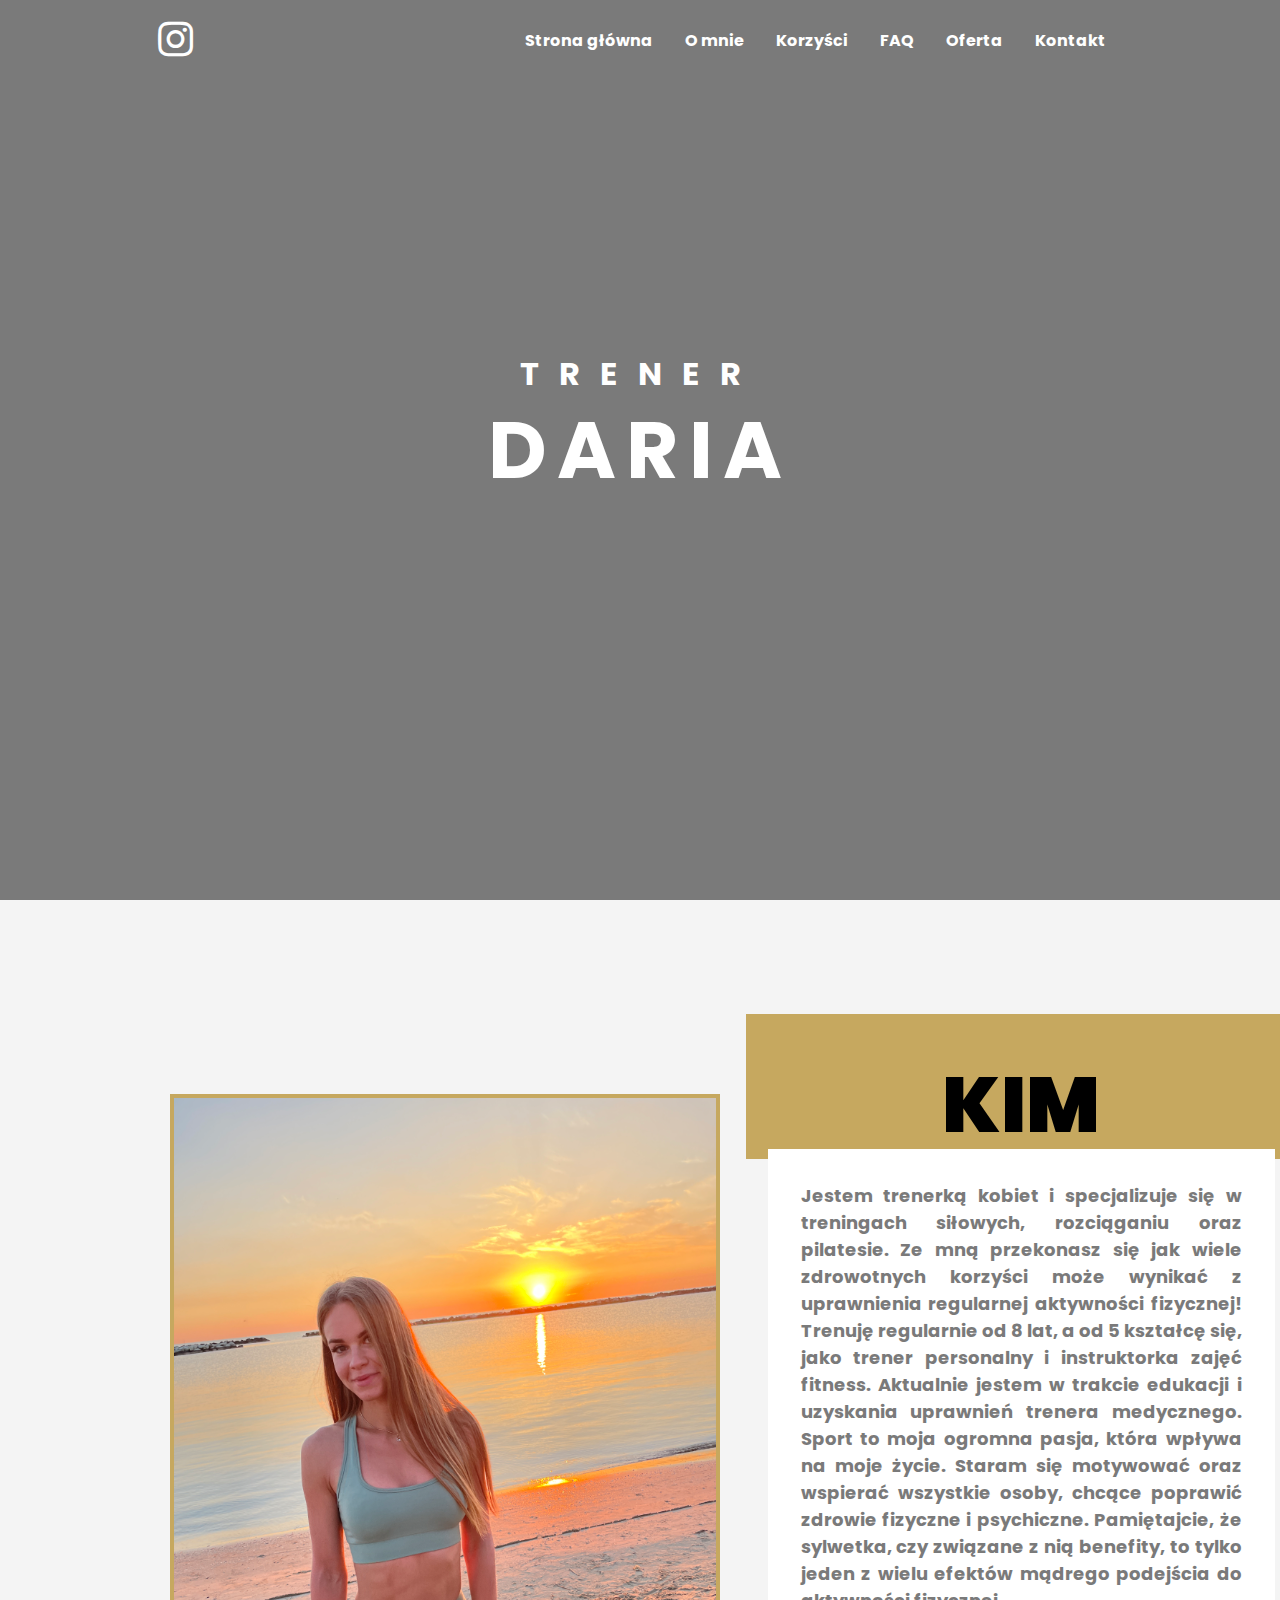
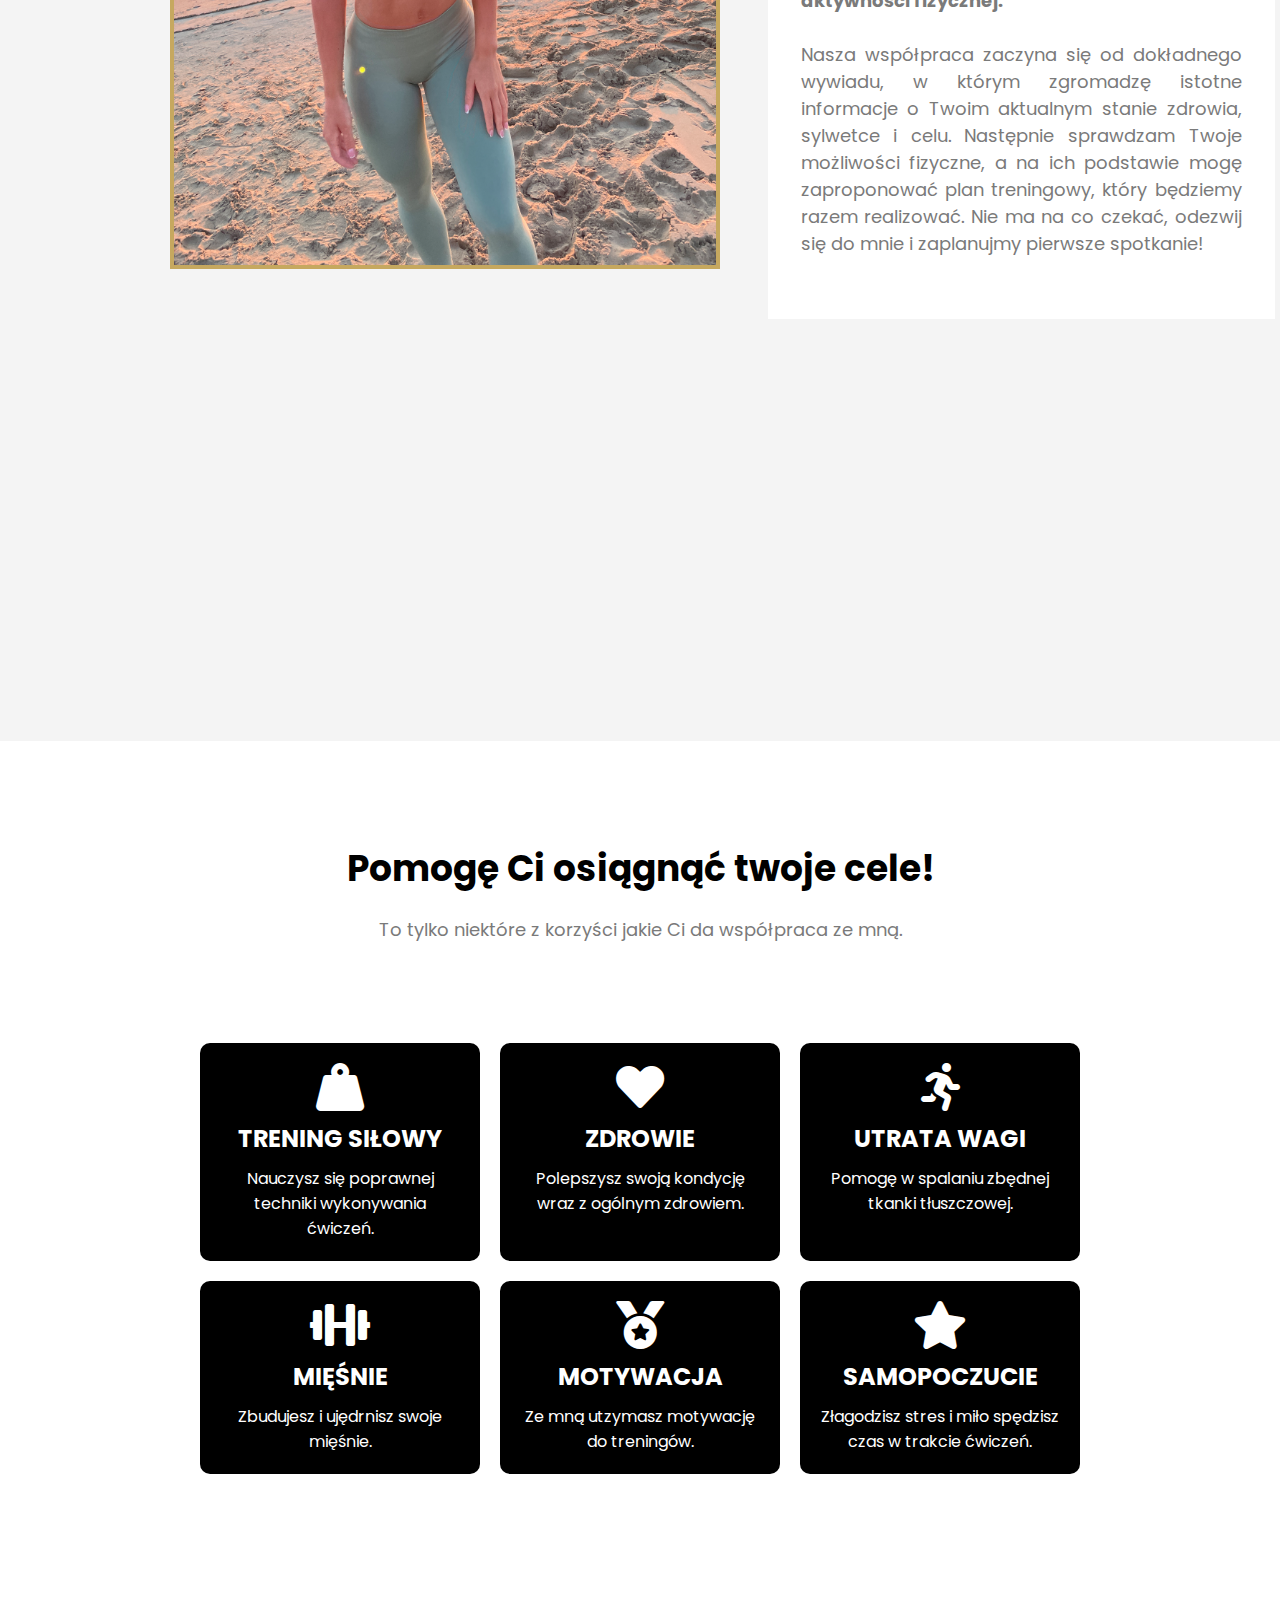
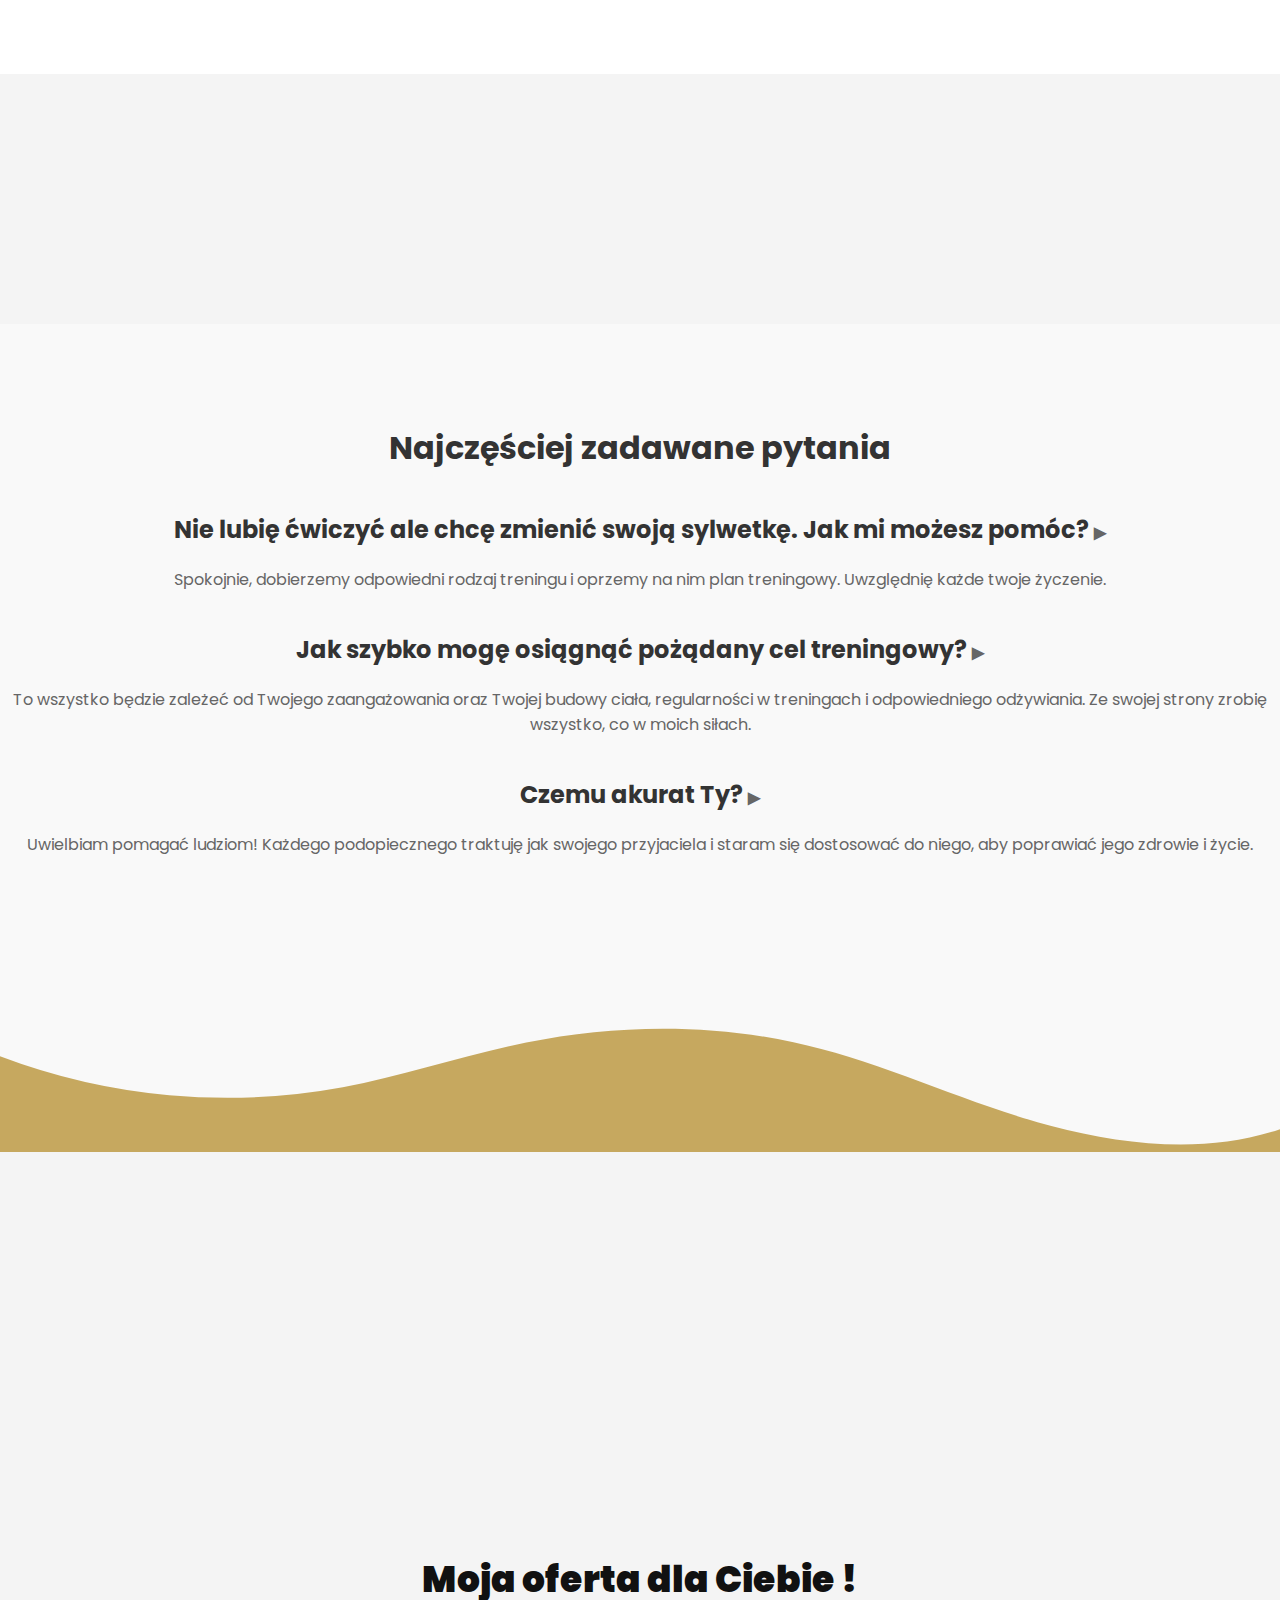
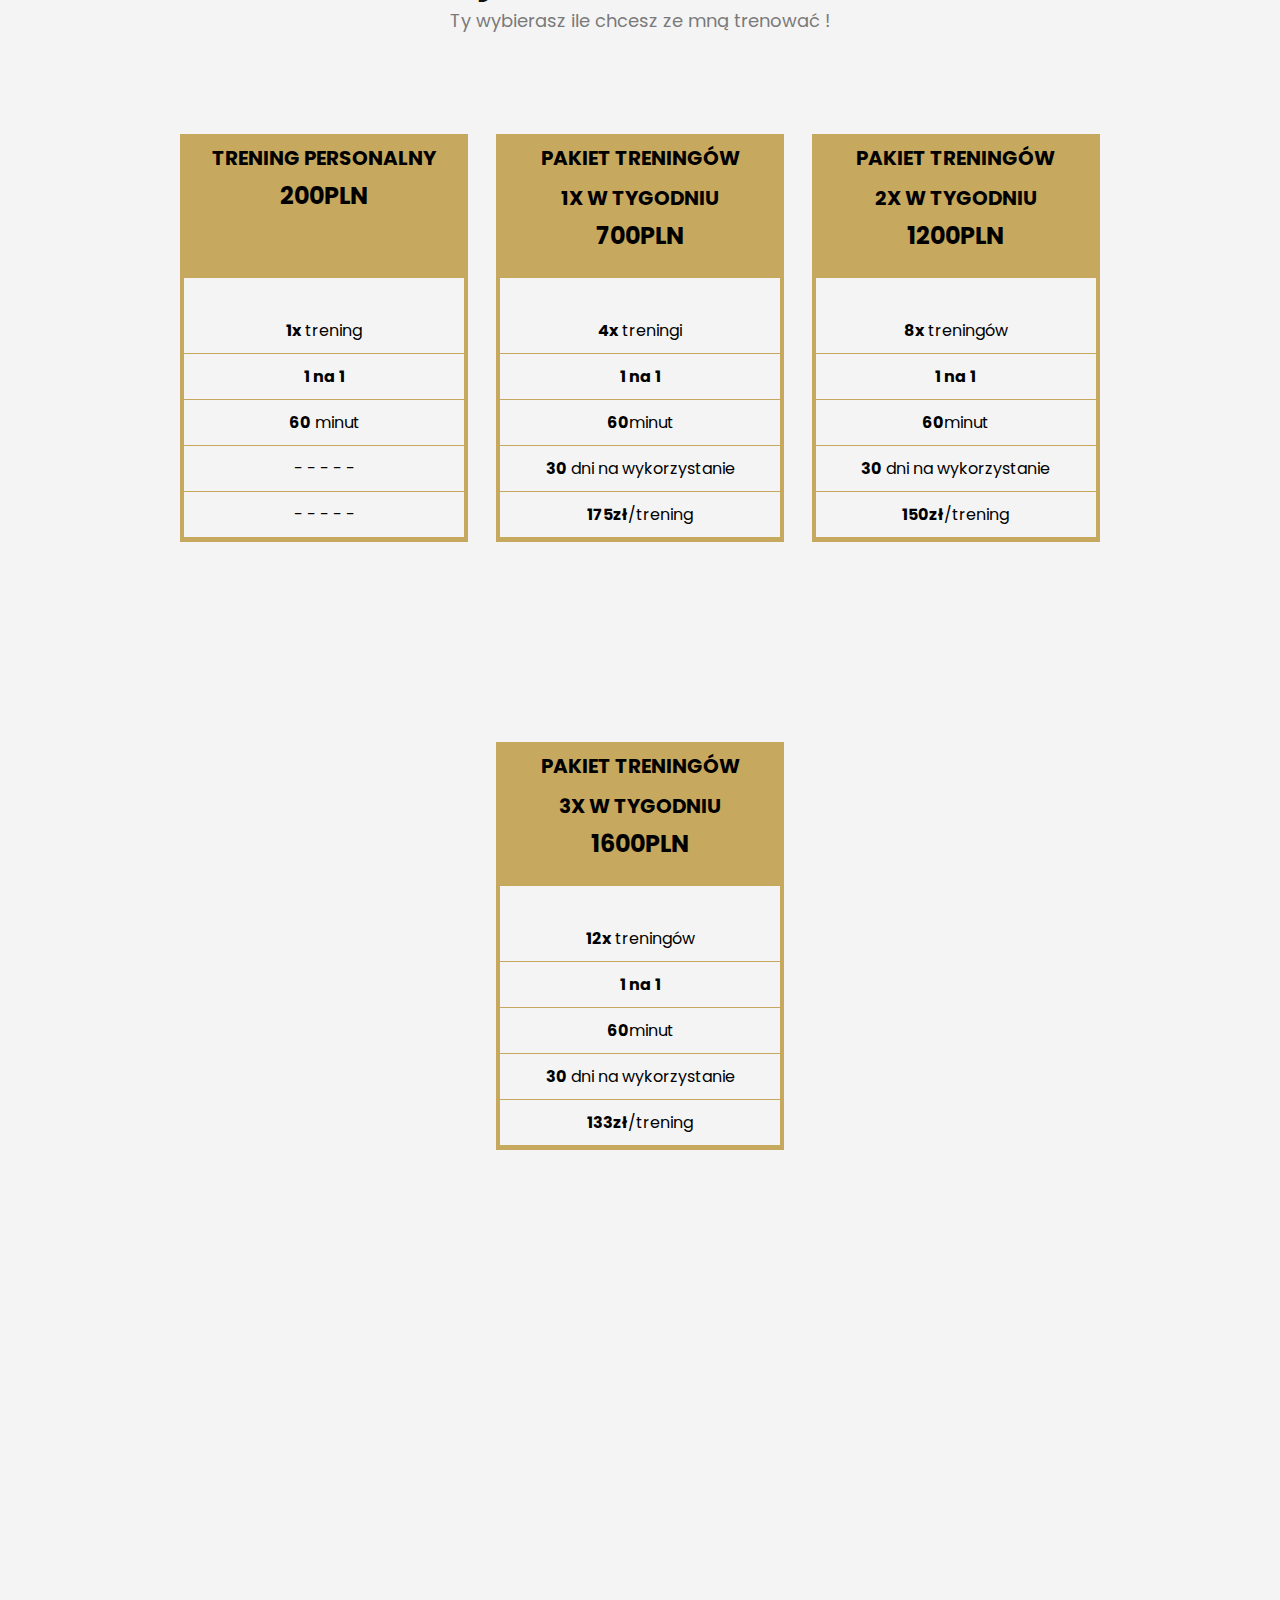
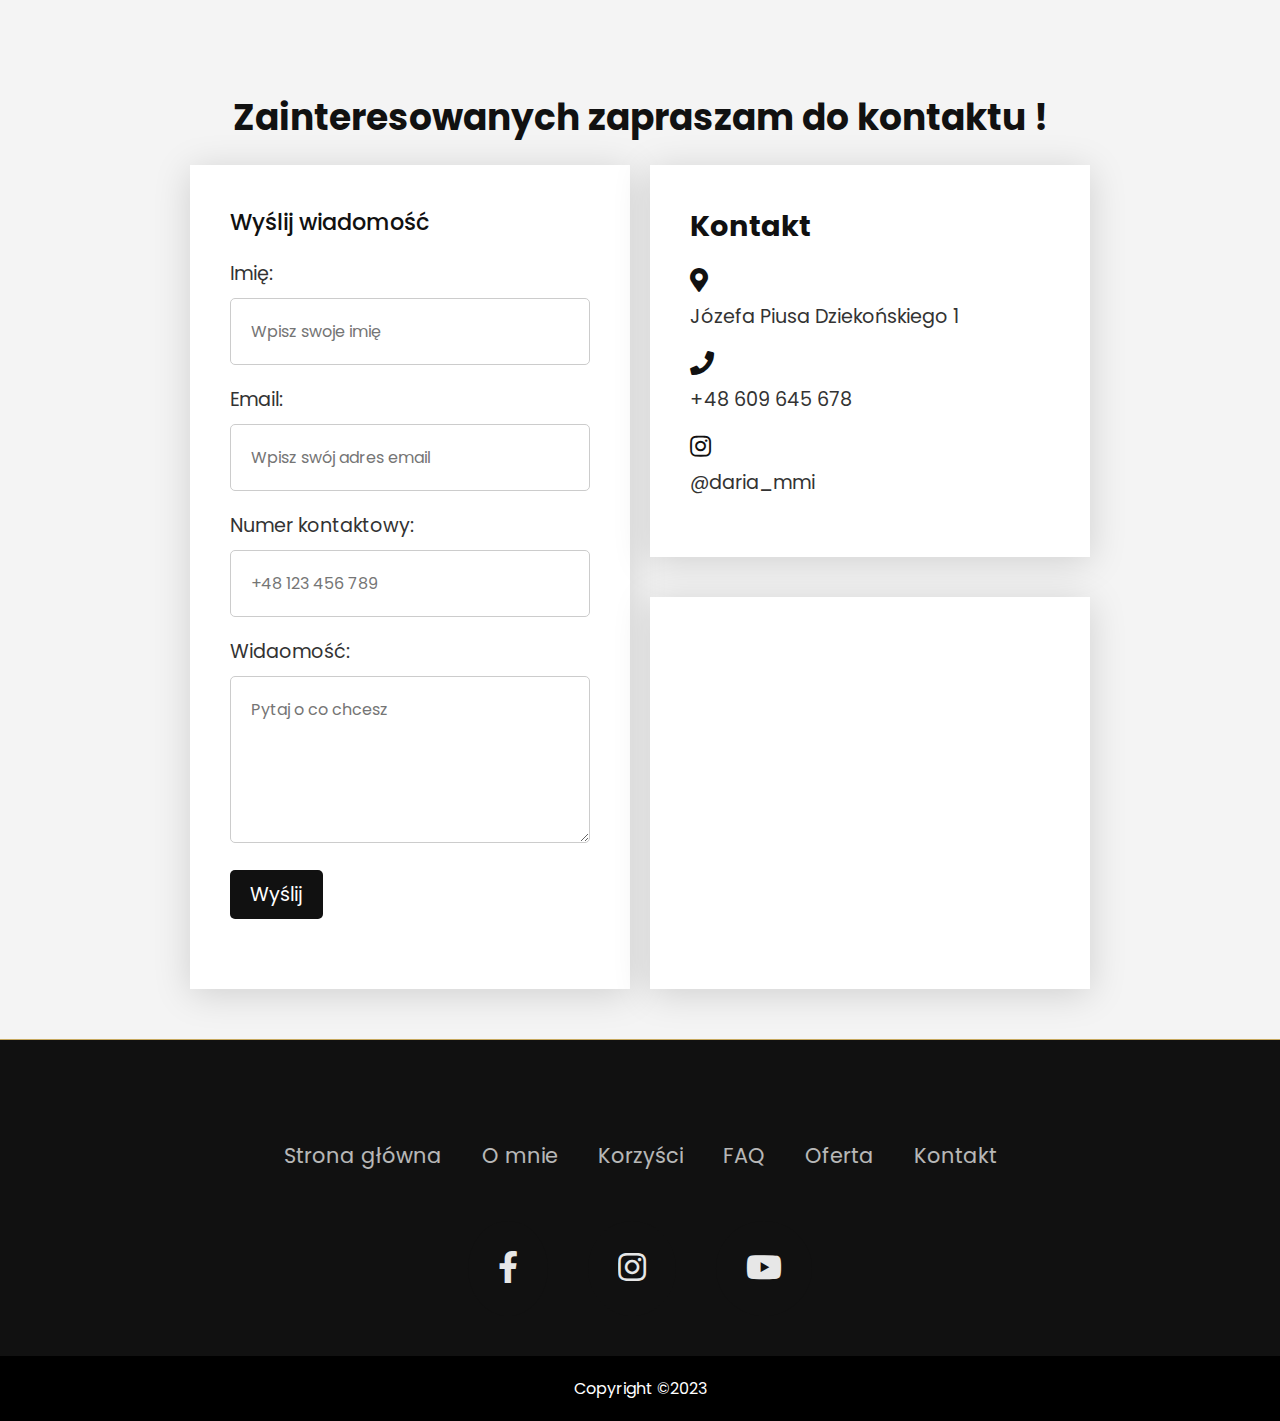
==== commit 00f1a051: "finalcommit" ====
--- a/index.html
+++ b/index.html
@@ -17,32 +17,44 @@
 </head>
 <body>
     <header>
-        <img id="logo_piechota" src=".\logo.png" alt="Logo">
+      <div class="insta-icon">
+        <a href="https://www.instagram.com/daria_mmi/" target="_blank">
+            <i class="fab fa-instagram"></i>
+        </a>
+    </div>    
         <input type="checkbox" name="" class="btn"/>
         <div class="nav">
             <ol>
-                <li><a href="home.html">Strona główna</a></li>
-                <li><a href="about.html">O mnie</a></li>
-                <li><a href="team.html">Zespół</a></li>
-                <li><a href="podopieczni.html">Podopieczni</a></li>
-                <li><a href="services.html">Usługi</a></li>
-                <li><a href="contact.html">Kontakt</a></li>
+                <li><a href="#home">Strona główna</a></li>
+                <li><a href="#about">O mnie</a></li>
+                <li><a href="#features">Korzyści</a></li>
+                <li><a href="#qa">FAQ</a></li>
+                <li><a href="#pricing">Oferta</a></li>
+                <li><a href="#contact-page">Kontakt</a></li>
                 <li class="social-icons">
-                    <a href="#"><i class="fab fa-facebook-f"></i></a>
-                    <a href="#"><i class="fab fa-instagram"></i></a>
-                    <a href="#"><i class="fab fa-youtube"></i></a>
+                    <a href="https://www.facebook.com/piechotabb"><i class="fab fa-facebook-f"></i></a>
+                    <a href="https://www.instagram.com/daria_mmi/"><i class="fab fa-instagram"></i></a>
+                    <a href="https://www.youtube.com/@trenerPiechota"><i class="fab fa-youtube"></i></a>
                 </li>  
             </ol>
         </div>
     </header> 
-    <section class="home">
-
-                <div class="slide">
-                    <div class="content">
-                        <h3>Daria</h3>
-                    </div>
-                </div>
-    </section>
+    <section class="home" id="home">
+      <video class="video-background" autoplay muted loop>
+          <source src="Untitled.mp4" type="video/mp4">
+          <!-- Add additional source elements for other video formats if needed -->
+          Your browser does not support the video tag.
+      </video>
+      <div class="background-overlay"></div>
+      <div class="centered-content">
+          <div class="content">
+              <h3>TRENER</h3>
+              <h1>DARIA</h1>
+          </div>
+      </div>
+  </section>
+  
+  
 
 
 
@@ -235,7 +247,7 @@
         <!-- Your content or background image goes here -->
     </section>
 
-    <section class="contact-page">
+    <section class="contact-page" id="contact-page">
       <div class="title">
         <h1>Zainteresowanych zapraszam do kontaktu !</h1>
       </div>
@@ -269,7 +281,7 @@
       <div class="contact-details">
           <div class="address">
               <i class="fas fa-map-marker-alt"></i>
-              <p>Just Gym</p>
+              <p>Józefa Piusa Dziekońskiego 1</p>
           </div>
           <div class="phone">
               <i class="fas fa-phone"></i>
@@ -282,7 +294,7 @@
       </div>
   </div>
   <div class="contact map">
-    <iframe src="https://www.google.com/maps/embed?pb=!1m18!1m12!1m3!1d39149.11597398783!2d21.009710184917367!3d52.1739706247417!2m3!1f0!2f0!3f0!3m2!1i1024!2i768!4f13.1!3m3!1m2!1s0x471ecd5e04d29ce1%3A0x65c2e5d6cd5aaa94!2sJust%20GYM!5e0!3m2!1spl!2spl!4v1695591909100!5m2!1spl!2spl" width="440" height="392.4" style="border:0;" allowfullscreen="" loading="lazy" referrerpolicy="no-referrer-when-downgrade"></iframe>
+    <iframe src="https://www.google.com/maps/embed?pb=!1m18!1m12!1m3!1d39149.11597398783!2d21.009710184917367!3d52.1739706247417!2m3!1f0!2f0!3f0!3m2!1i1024!2i768!4f13.1!3m3!1m2!1s0x471ecd5e04d29ce1%3A0x65c2e5d6cd5aaa94!2sJust%20GYM!5e0!3m2!1spl!2spl!4v1695591909100!5m2!1spl!2spl" style="border:0;" allowfullscreen="" loading="lazy" referrerpolicy="no-referrer-when-downgrade"></iframe>
   </div>
 </div> 
 </section>
@@ -292,21 +304,20 @@
 
     <footer>
         <div class="footerContainer">
-            <img id="logo_piechota_footer" src=".\logo.png" alt="Logo-footer">
         <div class="footerNav">
             <ul>
-                <li><a href="home.html">Strona główna</a></li>
-                <li><a href="about.html">O mnie</a></li>
-                <li><a href="team.html">Zespół</a></li>
-                <li><a href="podopieczni.html" class="active">Podopieczni</a></li>
-                <li><a href="services.html">Usługi</a></li>
-                <li><a href="contact.html">Kontakt</a></li> 
+              <li><a href="#home">Strona główna</a></li>
+              <li><a href="#about">O mnie</a></li>
+              <li><a href="#features">Korzyści</a></li>
+              <li><a href="#qa">FAQ</a></li>
+              <li><a href="#pricing">Oferta</a></li>
+              <li><a href="#contact-page">Kontakt</a></li> 
             </ul>
         </div>
         <div class="IconsSocial">
-            <a href="#"><i class="fab fa-facebook-f"></i></a>
-            <a href="#"><i class="fab fa-instagram"></i></a>
-            <a href="#"><i class="fab fa-youtube"></i></a>
+            <a href="https://www.facebook.com/piechotabb"><i class="fab fa-facebook-f"></i></a>
+            <a href="https://www.instagram.com/daria_mmi/"><i class="fab fa-instagram"></i></a>
+            <a href="https://www.youtube.com/@trenerPiechota"><i class="fab fa-youtube"></i></a>
         </div> 
         
     </div>
--- a/style.css
+++ b/style.css
@@ -30,16 +30,25 @@
     transition: background-color 0.3s ease;
   }
 
-#logo_piechota {
-    max-width: 80px;
-    z-index: 100;
+.insta-icon {
+    z-index: 2;
+}
+
+.insta-icon a {
+    color: white;
+}
+
+.insta-icon i {
+    font-size: 40px;
+    color: white;
+
 }
 
 .nav {
     display: flex;
     align-items: center;
     font-weight: 700;
-    z-index: 100;
+    z-index: 2;
 }
 
 .nav ol {
@@ -66,6 +75,8 @@
     font-weight: 700;
     font-size: 2em;
     color: white;
+    z-index: 3;
+    margin-top: 10px;
 }
 
 /* Rest of your CSS */
@@ -117,7 +128,7 @@
 @media (max-width: 1200px) {
     .btn {
         display: flex;
-        z-index: 100;
+        z-index: 3; /* Increase the z-index to ensure the button is on top */
     }
 
     header {
@@ -128,18 +139,23 @@
     .nav {
         width: 100%;
         position: absolute;
+        font-size: 1.5rem;
         top: 0;
         left: 0;
         display: flex;
         justify-content: center;
-        background: #000000;
+        background: rgba(0, 0, 0, 0.8); /* Add a semi-transparent black background */
         transform: translateY(-110%);
-        transition: all .4s;
+        transition: all 0.4s;
     }
 
     .nav ol {
         flex-direction: column;
         text-align: center;
+    }
+
+    .insta-icon i {
+        margin-top: 20px;
     }
 
     .social-icons {
@@ -162,9 +178,54 @@
     }
 }
 
-@media (max-width: 700px) {
-        .nav ol {
-            flex-direction: column;
-            text-align: center;
-        }
-}+@media (max-width: 768px) {
+    /* Adjust the font size and padding for mobile devices */
+    .nav {
+        font-size: 0.9rem;
+        padding: 1em 0;
+        max-width: 100%;
+    }
+
+    .sticky {
+        max-width: 100%;
+    }
+
+    .nav ol li a {
+        padding: 1em; /* Increase the padding for menu items */
+    }
+
+    /* Remove the margin on the last menu item to avoid extra space */
+    .nav ol li:last-child {
+        margin-bottom: 0;
+    }
+}
+
+   /* Add a media query for screens with a maximum width of 480px */
+@media (max-width: 480px) {
+    /* Adjust the font size and padding for mobile devices */
+    .nav {
+        font-size: 1.2rem;
+        padding: 1em 0;
+        max-width: 100%;
+        overflow-x: auto; /* Add horizontal scroll if needed */
+        white-space: nowrap; /* Prevent menu items from wrapping */
+    }
+
+    .sticky {
+        max-width: 100%;
+    }
+
+
+    .nav ol li {
+        margin: 0; /* Remove margin to avoid extra space */
+    }
+
+    .nav ol li a {
+        padding: 1em; /* Increase the padding for menu items */
+    }
+}
+
+
+        
+
+
--- a/footer-style.css
+++ b/footer-style.css
@@ -9,7 +9,7 @@
     background-color: #111;
     bottom: 0;
     width: 100%;
-    height: 465px;
+    height: auto;
     border-top: solid #C6A85F 1px;
 }
 
@@ -84,7 +84,30 @@
     color: white;
 }
 
+@media (max-width: 1200px) {
+    .footerNav ul li a {
+        font-size: 1.1em;
+    }
+}
+
 @media (max-width: 700px) {
+
+    #logo_piechota_footer {
+        margin-left: 5%;
+    }
+    
+    .footerNav ul {
+        flex-direction: column;
+    }
+
+    .footerNav ul li {
+        width: 100%;
+        text-align: center;
+        margin: 10px;
+    }
+}
+
+@media (max-width: 480px) {
 
     #logo_piechota_footer {
         margin-left: 10%;
@@ -100,3 +123,4 @@
         margin: 10px;
     }
 }
+
--- a/daria.css
+++ b/daria.css
@@ -50,36 +50,71 @@
 
 
 /* Home section */
+/* Home section */
+/* Home section */
+/* Home section */
 .home {
-    min-height: 100vh; /* Set a minimum height to cover the entire viewport */
-    background-size: cover !important;
-    padding: 0; /* Remove padding for the .home section */
+    min-height: 100vh;
+    padding: 0;
     display: flex;
     align-items: center;
-}
-
-/* Slide in home section */
-.home .slide {
-    height: 120vh; /* Set a minimum height to cover the entire viewport */
-    min-width: 100%;
-    background: url(marcinidaria.jpg) no-repeat;
-    background-size: cover; /* Ensure the background image covers the entire .slide */
-    background-position: center center;
-    display: flex;
-    align-items: center;
-    justify-content: center; /* Center content vertically and horizontally */
-}
+    justify-content: center; /* Center horizontally */
+    overflow: hidden;
+    position: relative;
+}
+
+/* Video background */
+.video-background {
+    position: absolute;
+    top: 0;
+    left: 0;
+    width: 100%;
+    height: 100%;
+    object-fit: cover;
+    z-index: -1;
+}
+
+/* Background overlay */
+.background-overlay {
+    position: absolute;
+    top: 0;
+    left: 0;
+    width: 100%;
+    height: 100%;
+    background-color: rgba(0, 0, 0, 0.5); /* Change the background color and adjust opacity as needed */
+    z-index: -1;
+}
+
+/* Centered content */
+.centered-content {
+    text-align: center; /* Center the content horizontally */
+    z-index: 1; /* Place it above the background overlay */
+}
+
 /* Content in home section */
 .home .content {
     width: 79rem;
 }
 
+/* Heading 1 in content */
+.home .content h1 {
+    font-size: 5rem;
+    color: #fff;
+    margin: 0; /* Adjust the margin-bottom to control the spacing */
+    padding: 1rem 0;
+    letter-spacing: 10px;
+}
+
 /* Heading 3 in content */
 .home .content h3 {
-    font-size: 5rem;
+    font-size: 2rem;
     color: #fff;
+    margin: -40px 0; /* Remove any top margin */
     padding: 1rem 0;
-}
+    letter-spacing: 20px;
+}
+
+
 
 /* About section styles */
 .about {
@@ -173,6 +208,7 @@
     grid-template-columns: repeat(3, 1fr);
     gap: 20px;
     padding: 100px;
+    justify-content: center; 
     /* Add other styles for the grid container */
 }
 
@@ -478,109 +514,15 @@
 }
 
 .contact-page .map {
-    position: relative;
-    width: 440px; /* Set a maximum width to ensure it fits within the parent div */
-    height: 392.4px;
-    overflow: hidden; /* Hide any overflowing content */
-    display: flex; /* Use flexbox to center the iframe */
-    justify-content: center; /* Horizontally center the iframe */
-    align-items: center; /* Vertically center the iframe */
+    padding: 0;
 }
 
 .contact-page .map iframe {
-    min-width: 440px !important;/* Make the iframe fill its container width */
-    height: 392.4px; /* Make the iframe fill its container height */
+    width: 100%;/* Make the iframe fill its container width */
+    height: 100%; /* Make the iframe fill its container height */
     border: none;
     margin: 0;
 }
-
-
-
-
-
-/* Add more styling for your map here */
-
-/* Responsive adjustments */
-@media screen and (max-width: 768px) {
-    .contact-page {
-        padding: 20px;
-    }
-
-    .contact-page .box {
-        grid-template-columns: 1fr;
-        grid-template-rows: auto auto;
-        grid-template-areas: 
-        "form"
-        "info"
-        "map";
-    }
-
-    .contact-page .contact {
-        margin-top: 10px;
-    }
-}
-
-/* Add a media query for tablet-sized screens */
-@media (max-width: 768px) {
-    .contact-page {
-        /* Adjust styles for tablet screens */
-        padding: 20px; /* Reduce padding for smaller screens */
-    }
-
-    .contact-page .box {
-        /* Adjust grid layout for smaller screens */
-        grid-template-columns: 1fr;
-        grid-template-rows: auto auto auto;
-        grid-template-areas:
-            "form"
-            "info"
-            "map";
-    }
-
-    .contact-page .contact {
-        /* Margin adjustments for smaller screens */
-        margin-top: 10px;
-    }
-}
-
-/* Add a media query for mobile-sized screens */
-@media (max-width: 480px) {
-    .contact-page {
-        /* Further adjustments for mobile screens */
-        padding: 10px; /* Reduce padding for very small screens */
-    }
-
-    .contact-page .box {
-        /* Adjust grid layout for mobile screens */
-        grid-template-columns: 1fr;
-        grid-template-rows: auto auto auto auto;
-        grid-template-areas:
-            "form"
-            "info"
-            "map";
-    }
-
-    .contact-page .contact {
-        /* Margin adjustments for mobile screens */
-        margin-top: 5px;
-    }
-
-    /* Additional styling for form inputs on mobile screens */
-    .contact-page .form input[type="text"],
-    .contact-page .form input[type="email"],
-    .contact-page .form input[type="tel"],
-    .contact-page .form textarea {
-        font-size: 16px; /* Adjust font size for better readability on small screens */
-    }
-
-    /* Additional styling for submit button on mobile screens */
-    .contact-page .form button[type="submit"] {
-        padding: 8px 16px; /* Adjust button padding for mobile screens */
-        font-size: 18px; /* Increase font size for better visibility on small screens */
-    }
-}
-
-
 
 
 .parallax-section3 {
@@ -611,11 +553,12 @@
     }
 
     .home .content h3 {
-        font-size: 4rem;
+        font-size: 2rem;
     }
 
     .about {
         flex-direction: column;
+        justify-content: center;
         align-items: center;
         gap: 2rem;
         padding-bottom: 20px;
@@ -625,37 +568,47 @@
 
     .about .image {
         flex: 1 1 100%;
+        justify-content: center;
         align-items: center;
+        margin-right: 0;
+        margin-left: 0;
+        padding-top: 50px;
     }
 
     .about .image img {
         max-width: 100%;
         height: 804px;
         width: 570px;
-        margin-right: 150px;
+        margin-right: 0;
+        margin-left: 0;
     }
 
     .about .content {
+        display: flex; /* Use flexbox for centering */
+        flex-direction: column; /* Stack items vertically */
+        justify-content: center; /* Center items vertically */
+        align-items: center; /* Center items horizontally */
         flex: 1 1 100%;
-        margin-bottom: 10px; /* Adjust margin as needed */
-        margin-left: 130px;
-    }
-
+        margin-bottom: 50px; /* Adjust margin as needed */
+        margin-left: 0;
+        margin-right: 0;
+
+    }
+    
     .about .content h1 {
-        font-size: 60px;
-        height: 143px;
-        width: 984px;
-        margin-left: 30px;
-        margin-top: -40px;
-        
-    }
-
+        font-size: 40px;
+        width: 100%;
+        text-align: center; /* Center-align the text */
+        margin: 0; /* Reset margin */
+    }
+    
     .about .content p {
         font-size: 18px;
-        height: 439px;
-        width: 941px;
-        
-    }
+        width: 100%;
+        text-align: center; /* Center-align the text */
+        margin: 0; /* Reset margin */
+    }
+    
 
     .feature-content {
         grid-template-columns: repeat(2, 1fr); /* Change to a 2-column grid */
@@ -678,6 +631,12 @@
         align-items: center;
         gap: 2rem;
     
+    }
+
+    .contact-page .contact-details p {
+        font-size: 1em;
+        color: #333;
+        margin-bottom: 20px;
     }
 
 }
@@ -758,22 +717,24 @@
 
     }
 
-    .contact {
-        flex-direction: column;
-        align-items: center;
-        padding-top: 100px;
-        font-size: 16px;
-    }
-
-    .contact .wrapper {
-        flex-direction: column;
-        align-items: center;
-        font-size: 16px;
-    }
-
-    .contact .telefon,
-    .contact .instagram {
-        margin-top: 0; /* Reset margin-top for contact items */
+    .contact-page {
+        /* Adjust styles for tablet screens */
+        padding: 20px; /* Reduce padding for smaller screens */
+    }
+
+    .contact-page .box {
+        /* Adjust grid layout for smaller screens */
+        grid-template-columns: 1fr;
+        grid-template-rows: auto auto auto;
+        grid-template-areas:
+            "form"
+            "info"
+            "map";
+    }
+
+    .contact-page .contact {
+        /* Margin adjustments for smaller screens */
+        margin-top: 10px;
     }
     
 }
@@ -848,6 +809,48 @@
     .qa .qa-container p {
         font-size: 13px;
     }
+
+    .contact-page {
+        /* Further adjustments for mobile screens */
+        padding: 10px; /* Reduce padding for very small screens */
+        min-width: 100%;
+        margin: 0 0;
+        text-align: center;
+    }
+
+    .contact-page .title {
+        font-size: 26px;
+        text-align: center;
+    }
+
+    .contact-page .box {
+        /* Adjust grid layout for mobile screens */
+        grid-template-columns: 1fr;
+        grid-template-rows: auto auto auto auto;
+        grid-template-areas:
+            "form"
+            "info"
+            "map";
+    }
+
+    .contact-page .contact {
+        /* Margin adjustments for mobile screens */
+        margin-top: 5px;
+    }
+
+    /* Additional styling for form inputs on mobile screens */
+    .contact-page .form input[type="text"],
+    .contact-page .form input[type="email"],
+    .contact-page .form input[type="tel"],
+    .contact-page .form textarea {
+        font-size: 11px; /* Adjust font size for better readability on small screens */
+    }
+
+    /* Additional styling for submit button on mobile screens */
+    .contact-page .form button[type="submit"] {
+        padding: 8px 8px; /* Adjust button padding for mobile screens */
+        font-size: 14px; /* Increase font size for better visibility on small screens */
+    }
   }
 
   @keyframes shake {
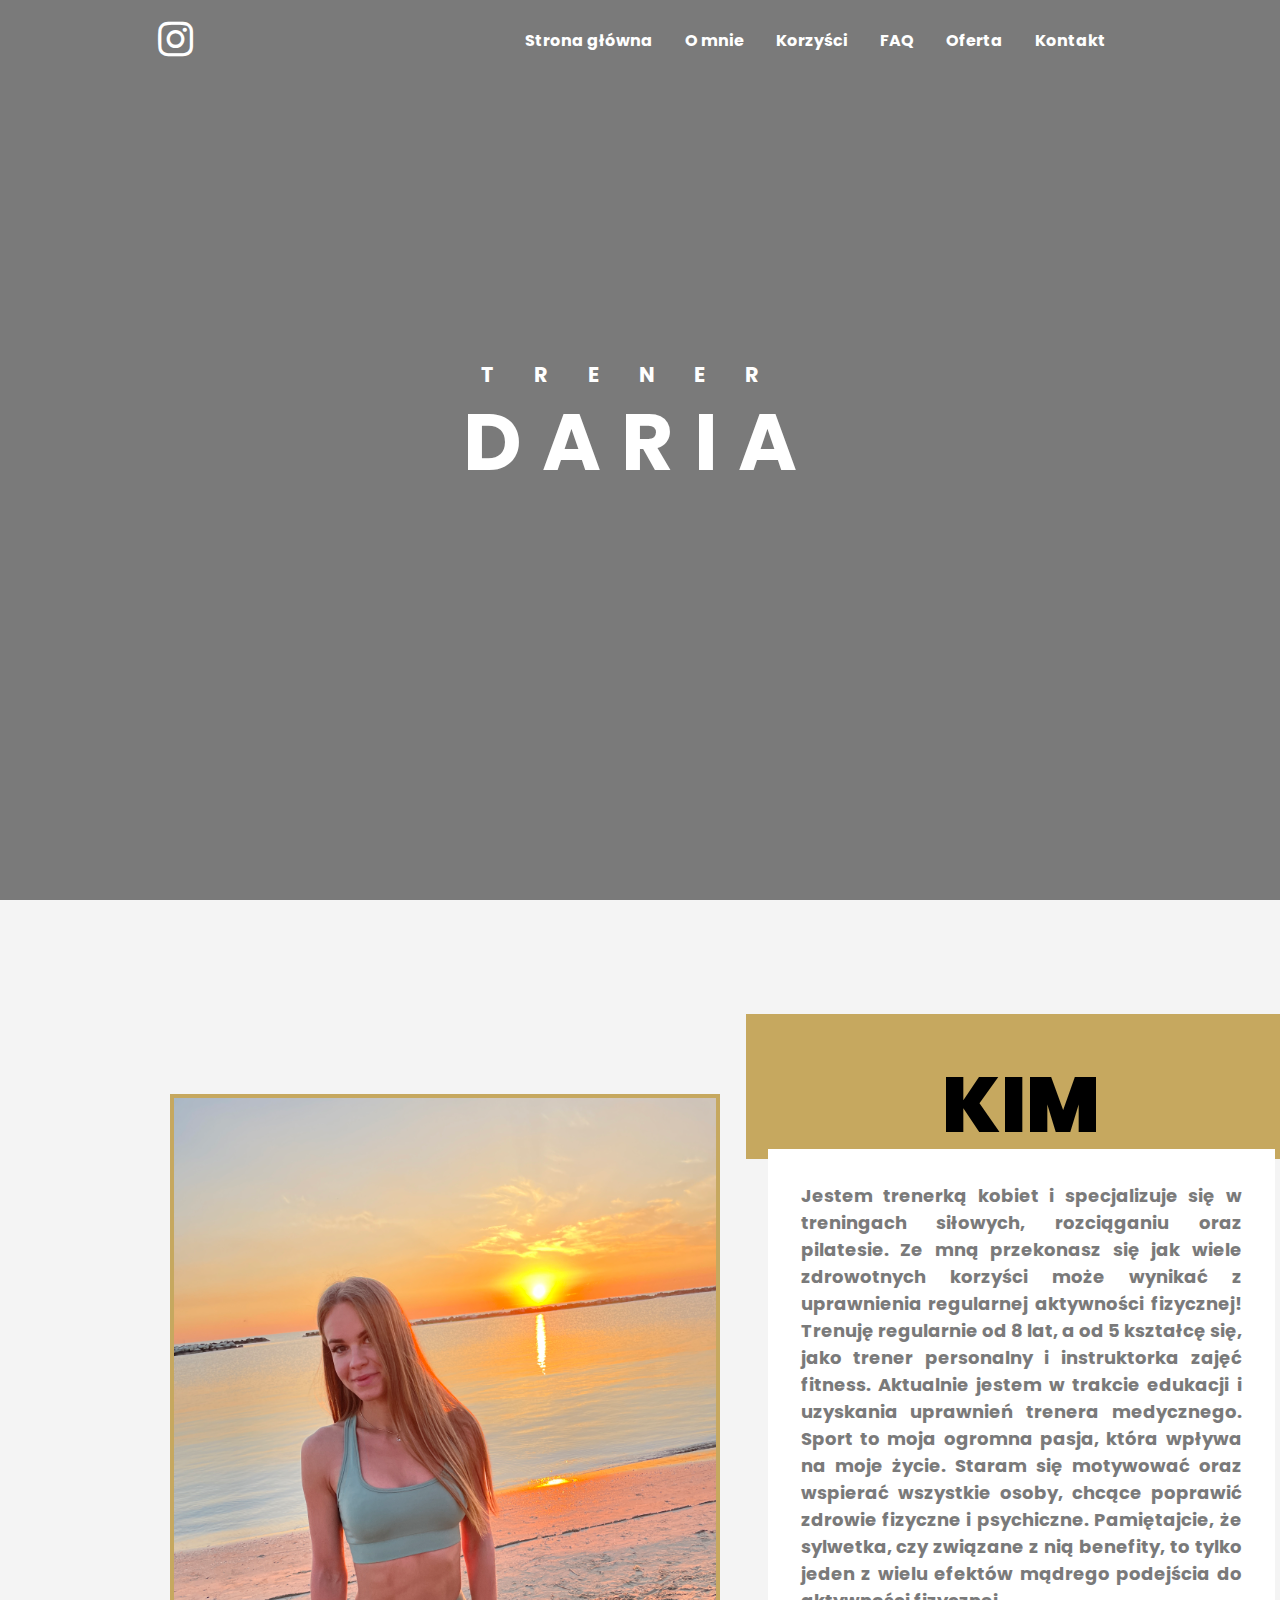
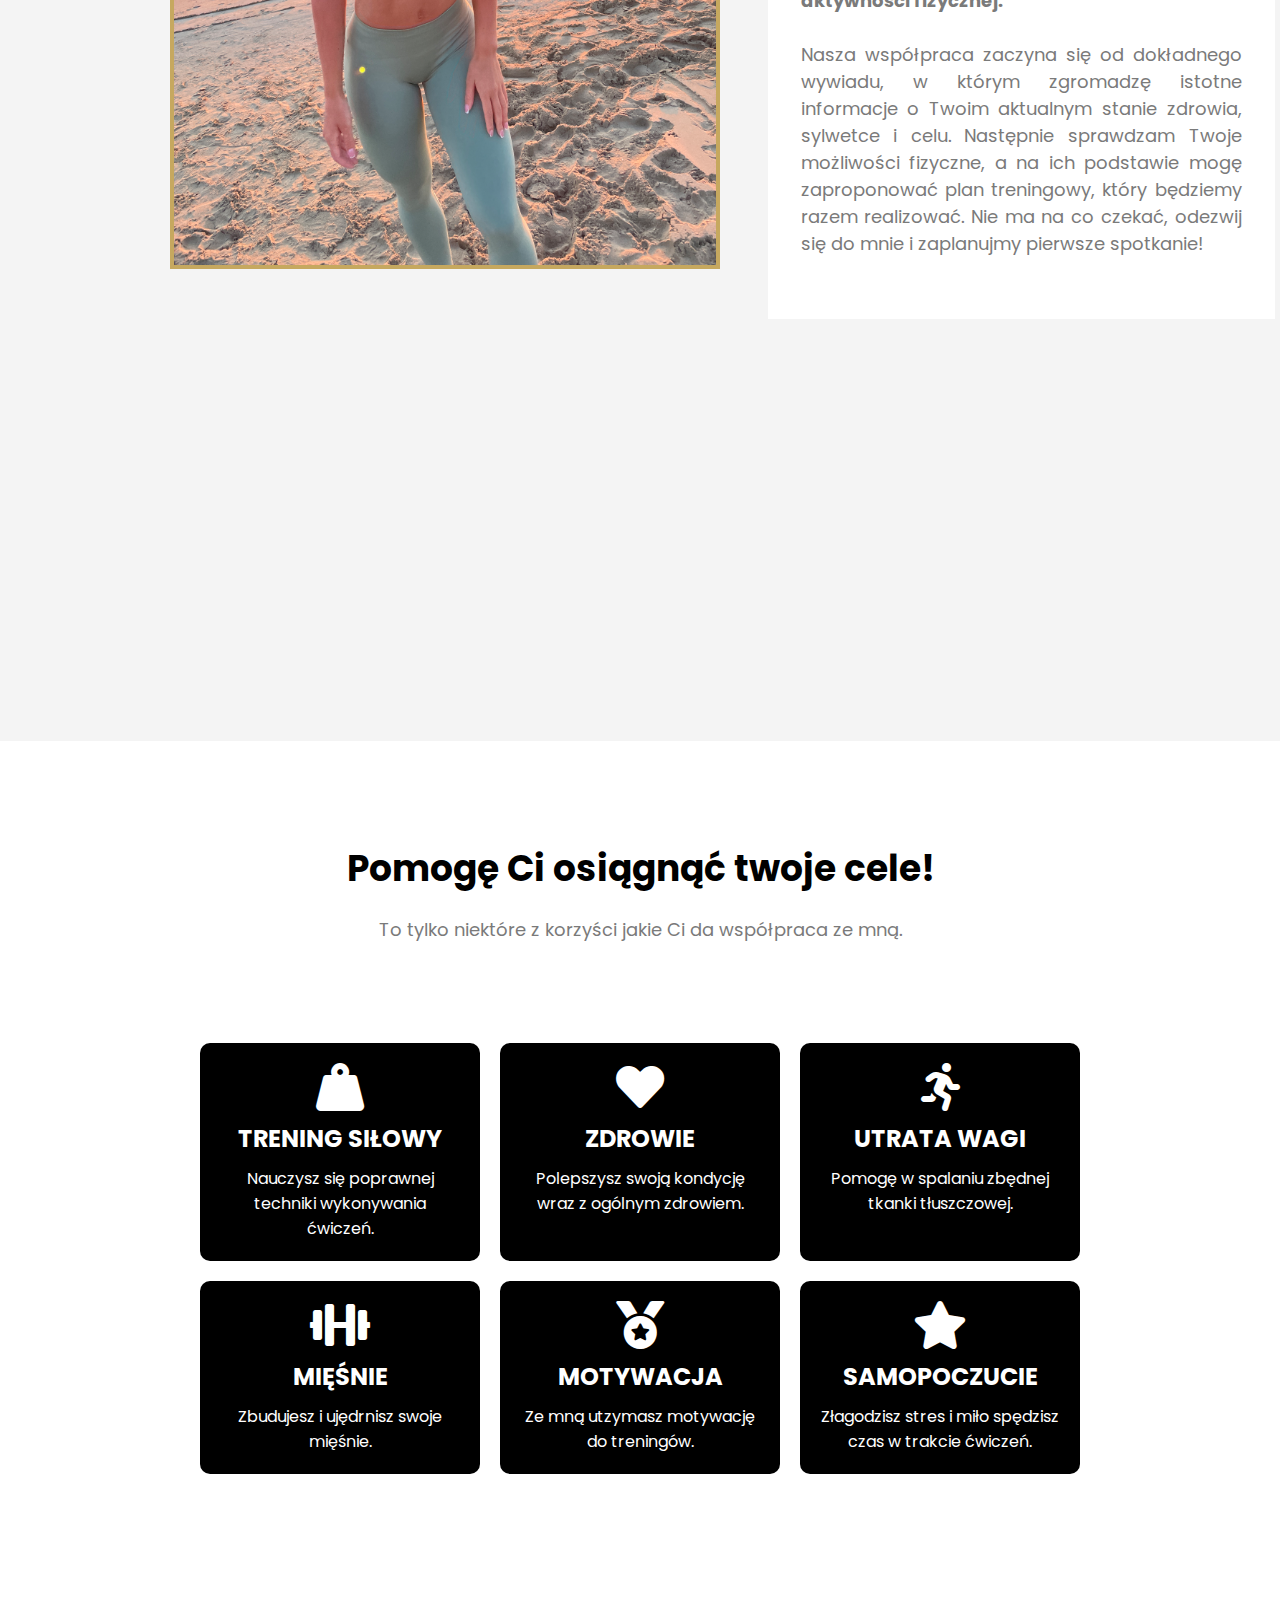
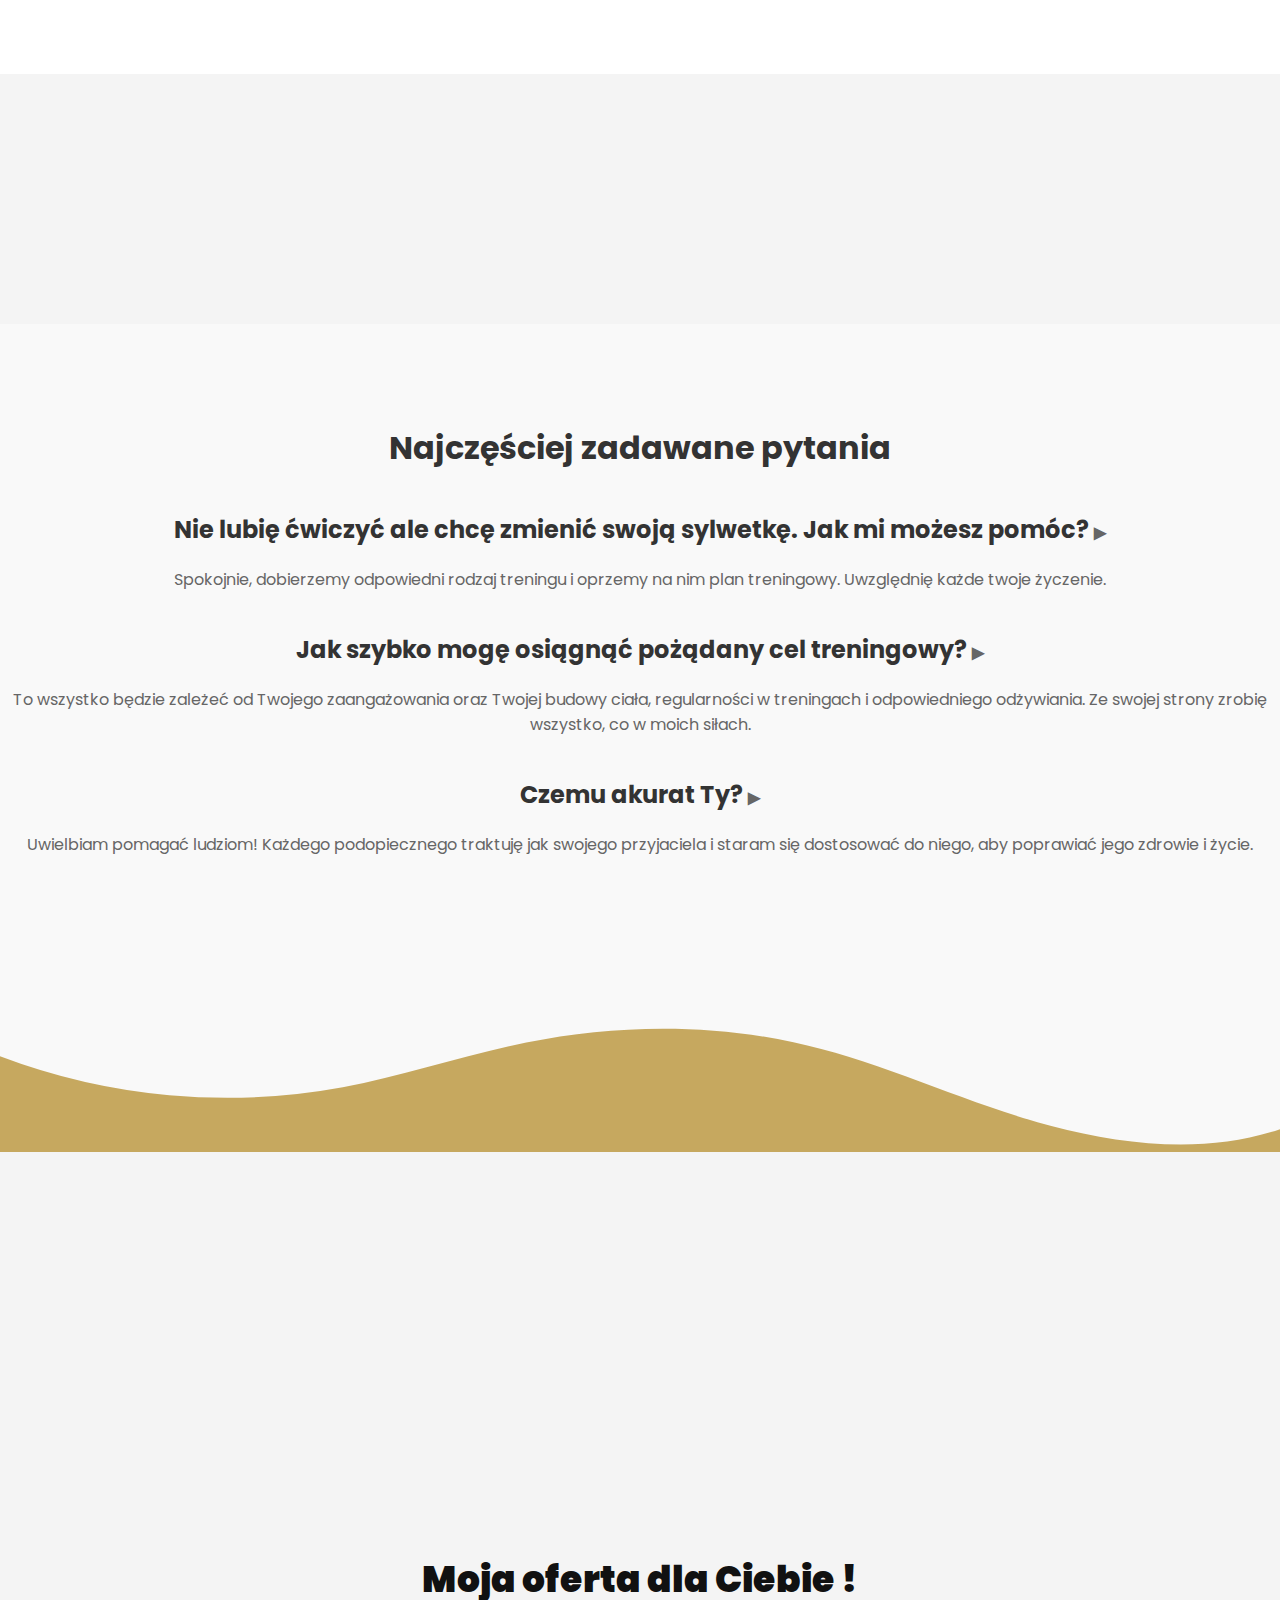
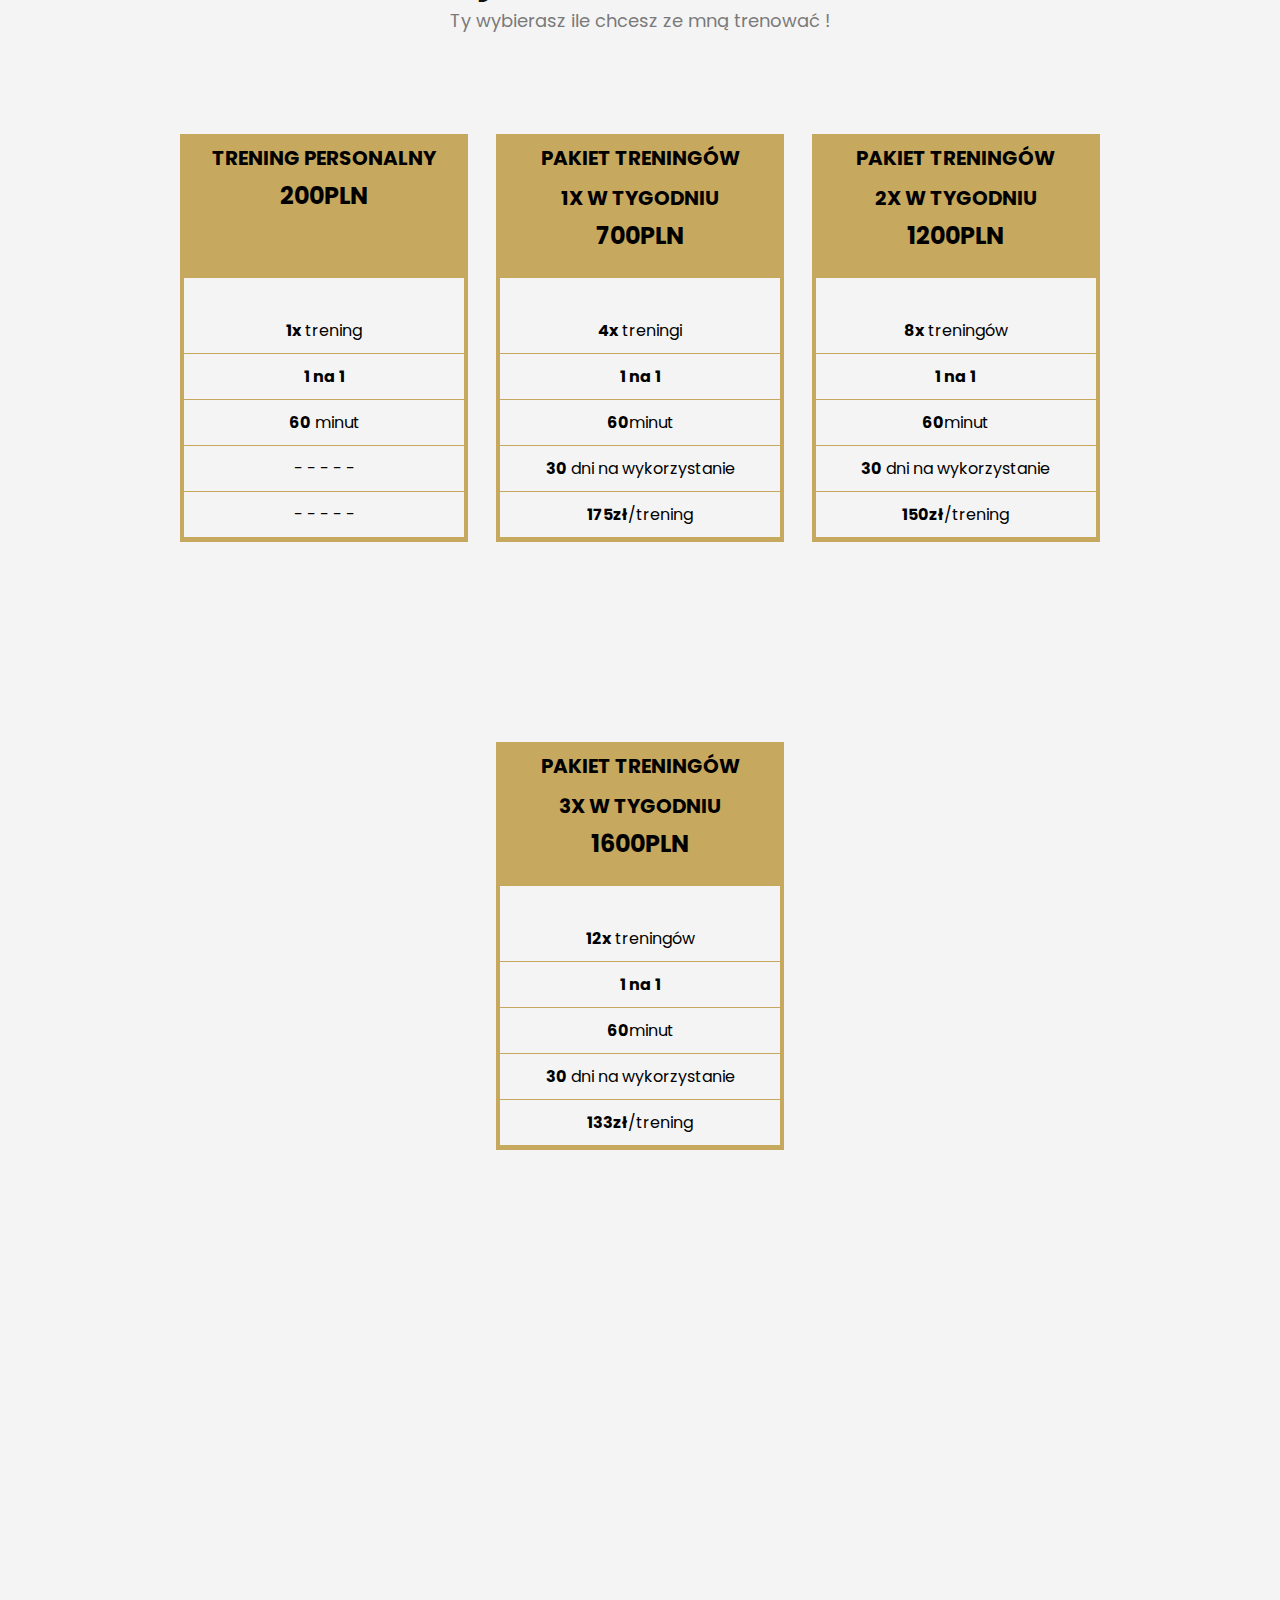
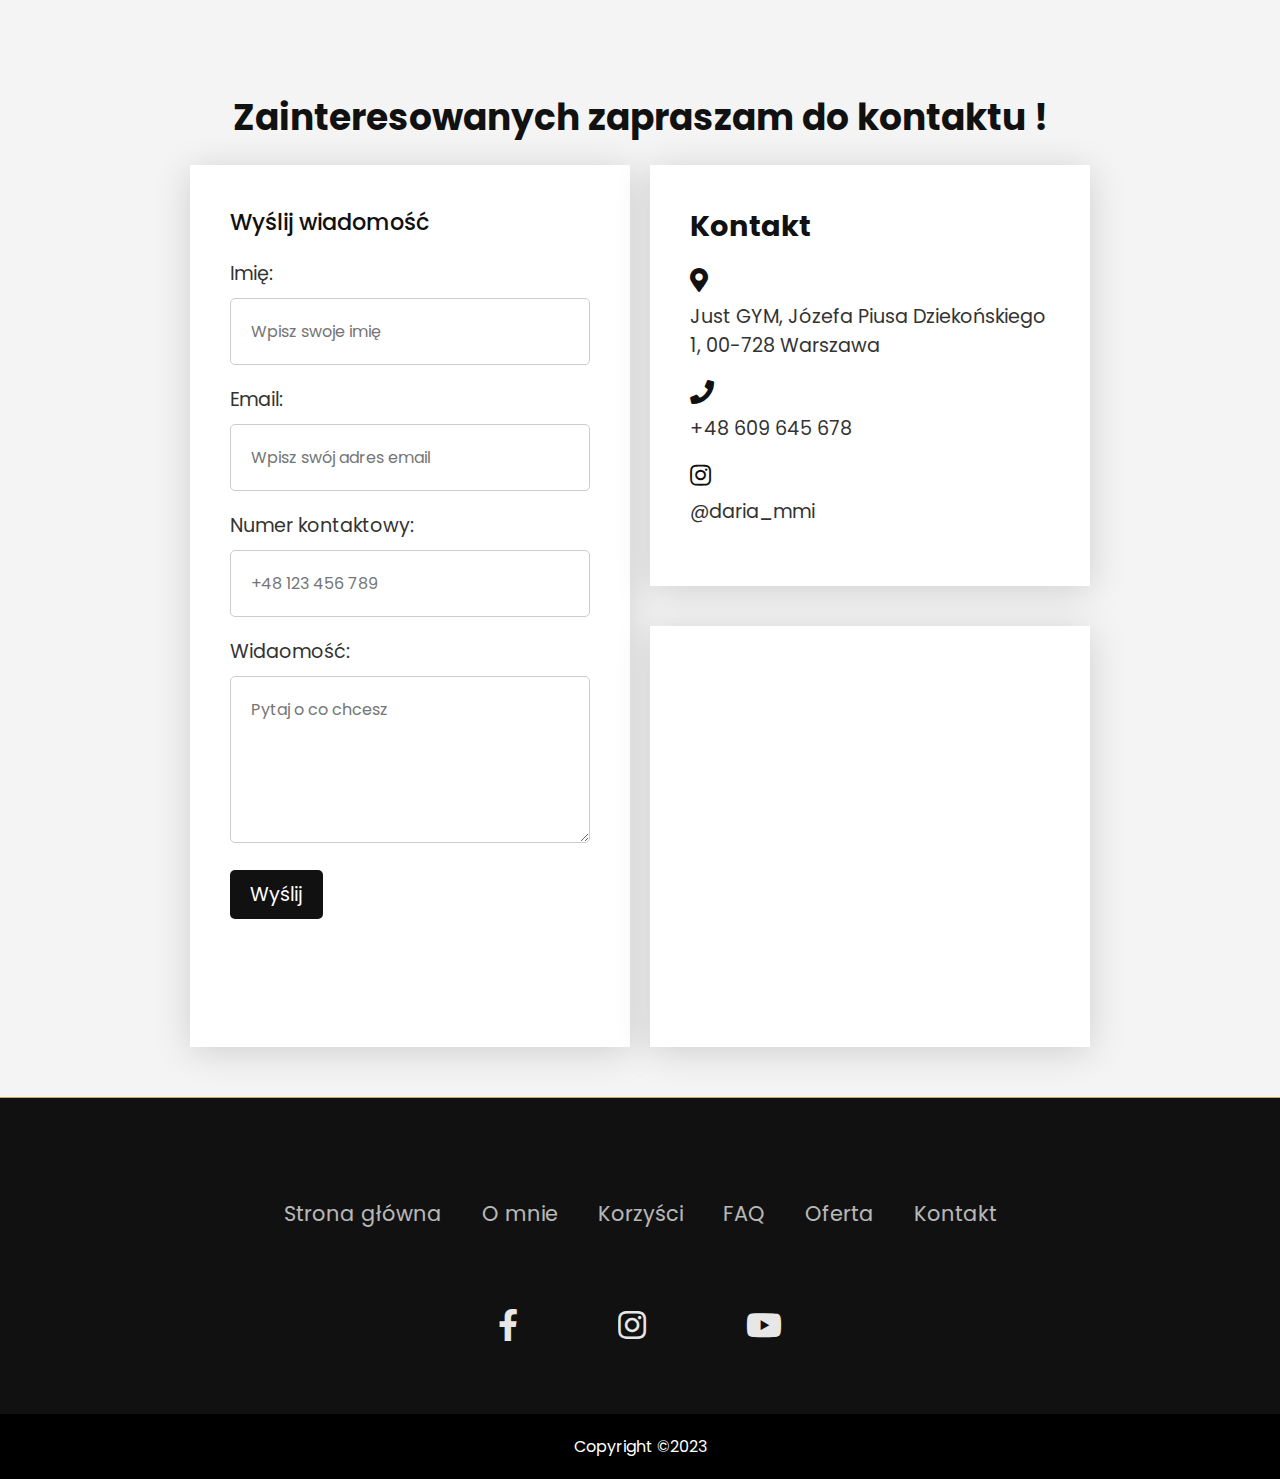
==== commit 65afcc16: "..." ====
--- a/index.html
+++ b/index.html
@@ -281,7 +281,7 @@
       <div class="contact-details">
           <div class="address">
               <i class="fas fa-map-marker-alt"></i>
-              <p>Józefa Piusa Dziekońskiego 1</p>
+              <p>Just GYM, Józefa Piusa Dziekońskiego 1, 00-728 Warszawa</p>
           </div>
           <div class="phone">
               <i class="fas fa-phone"></i>
--- a/daria.css
+++ b/daria.css
@@ -102,16 +102,16 @@
     color: #fff;
     margin: 0; /* Adjust the margin-bottom to control the spacing */
     padding: 1rem 0;
-    letter-spacing: 10px;
+    letter-spacing: 20px;
 }
 
 /* Heading 3 in content */
 .home .content h3 {
-    font-size: 2rem;
+    font-size: 1.3rem;
     color: #fff;
     margin: -40px 0; /* Remove any top margin */
     padding: 1rem 0;
-    letter-spacing: 20px;
+    letter-spacing: 40px;
 }
 
 
@@ -764,7 +764,7 @@
         }
     
         .about .image img {
-            max-width: 410px; /* Set the maximum width */
+            max-width: 340px; /* Set the maximum width */
             height: 579px; /* Set the height */
             width: 100%; /* Ensure it scales proportionally */
             margin: 0; /* Remove margins */
@@ -895,16 +895,4 @@
 
 /* Add zoom-in animation to images on hover */
 /* Add infinite zoom-in animation to images on hover */
-img:hover {
-    animation: zoom-in 5s infinite alternate;
-}
-
-/* Define the zoom-in animation */
-@keyframes zoom-in {
-    0% {
-        transform: scale(1);
-    }
-    100% {
-        transform: scale(1.1);
-    }
-}
+
